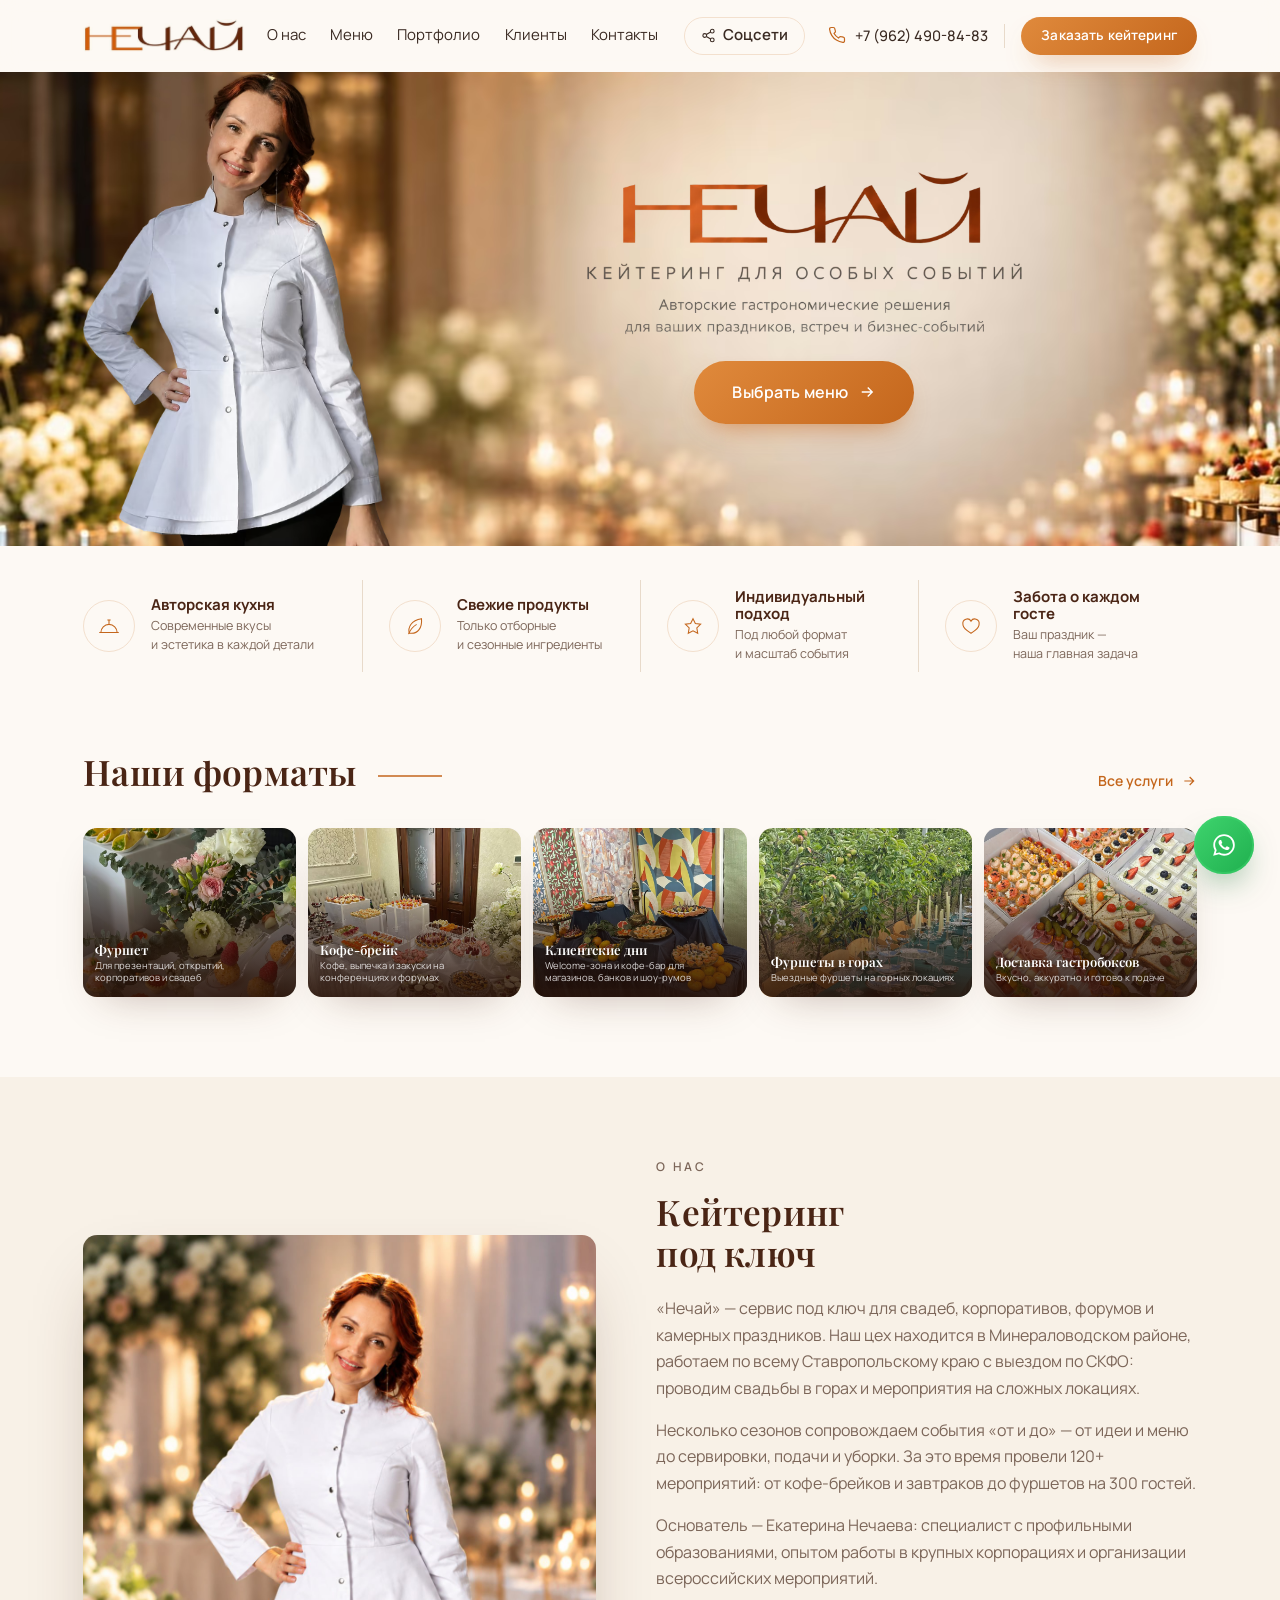
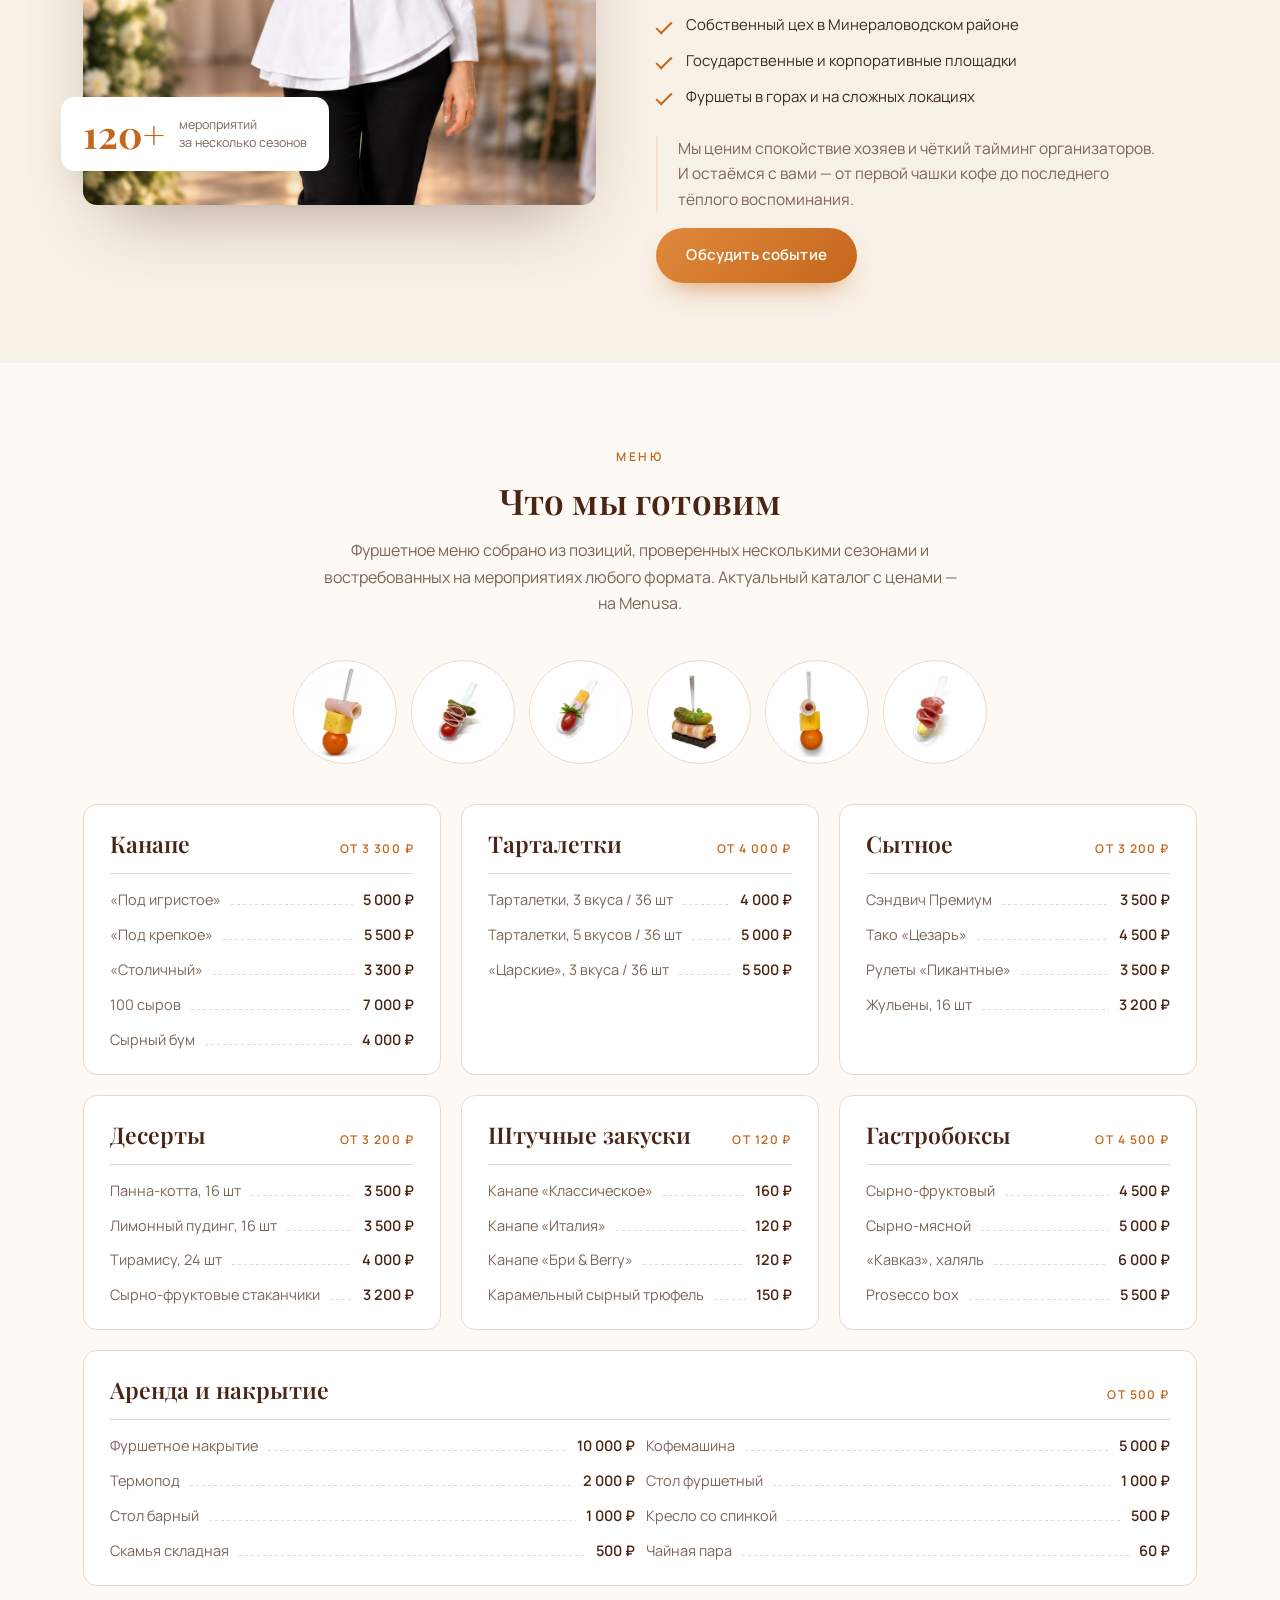
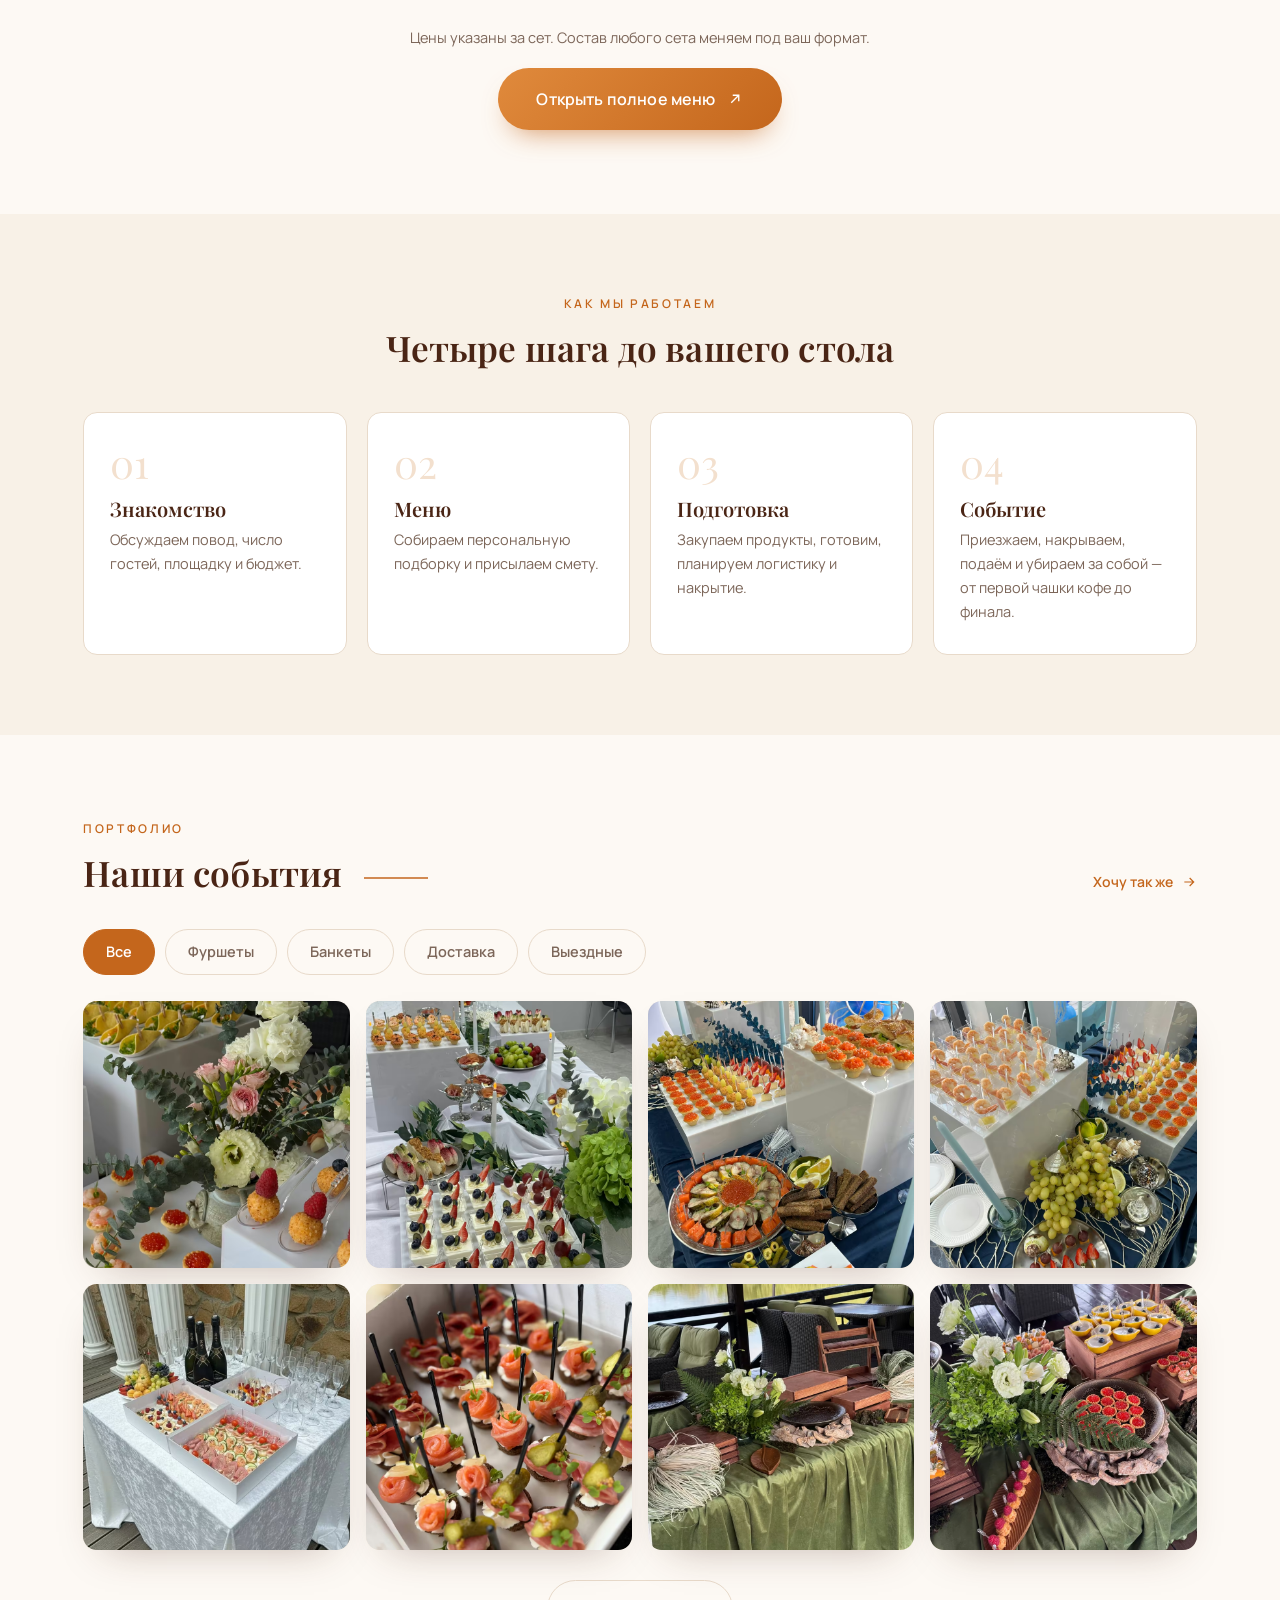
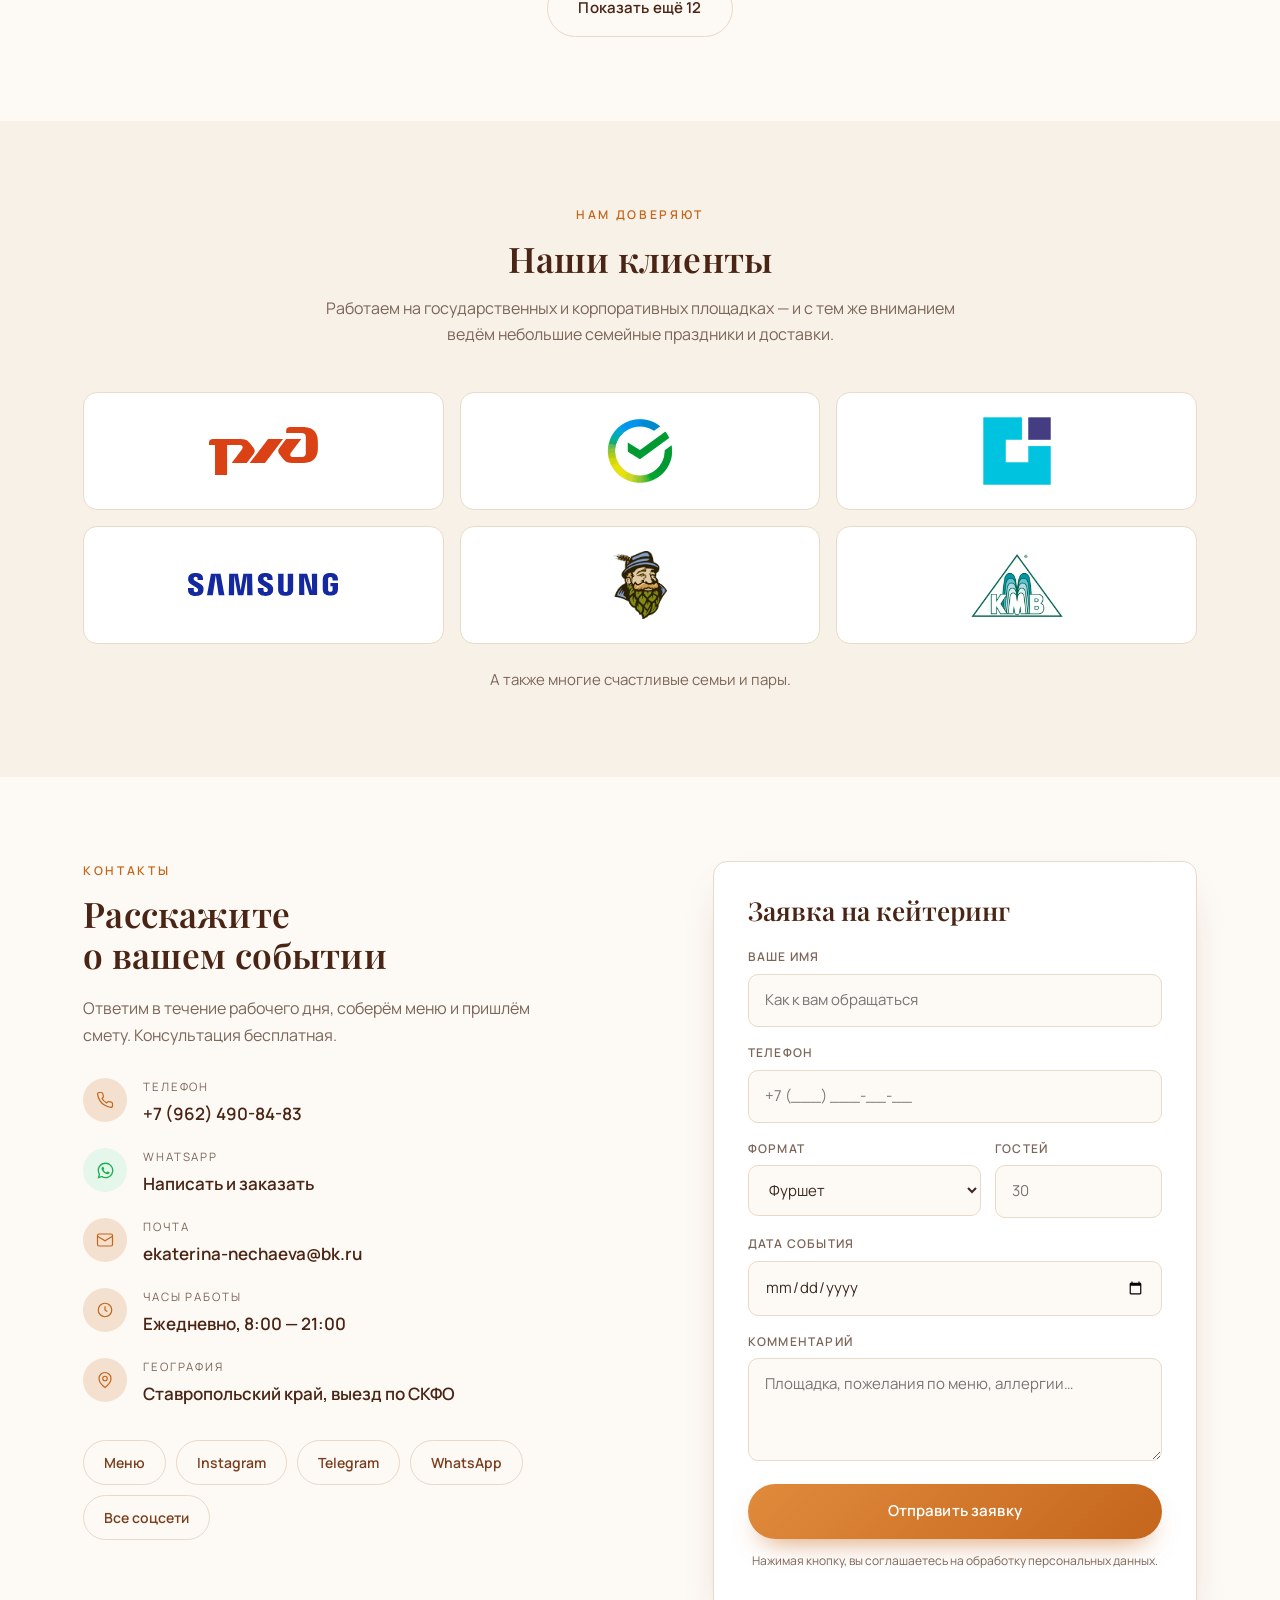
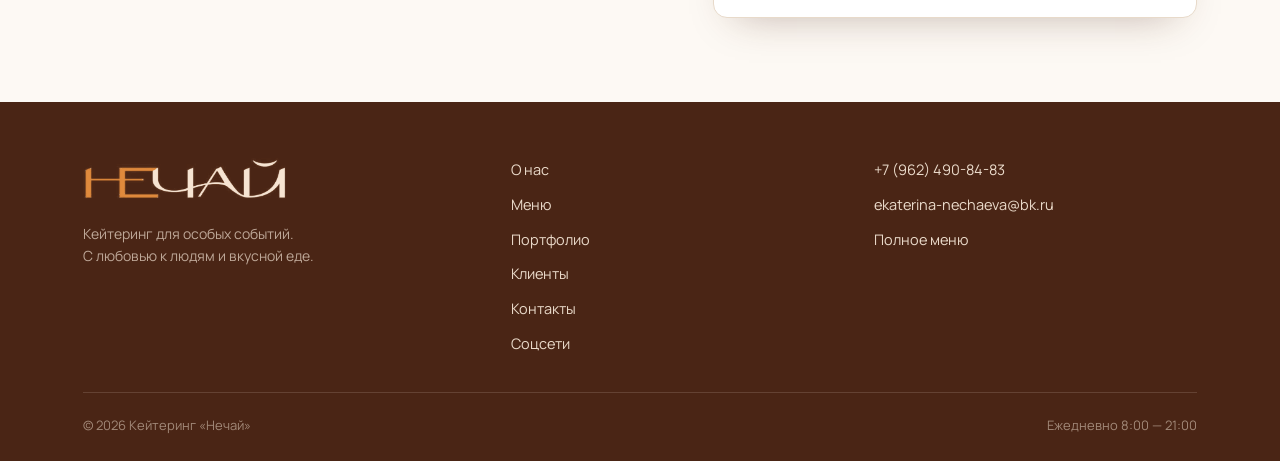
==== index.html @ 16832525 "Первый экран собран из готовых слоёв заказчика Фон, вырезка Екатерины и блок с логотипом пришли отде" ====
<!DOCTYPE html>
<html lang="ru">
<head>
<meta charset="UTF-8">
<meta name="viewport" content="width=device-width, initial-scale=1">
<title>НЕЧАЙ — кейтеринг в Минеральных Водах и по Ставропольскому краю</title>
<meta name="description" content="Кейтеринг «Нечай»: фуршеты, кофе-брейки, банкеты и гастробоксы в Минеральных Водах и по Ставропольскому краю. Собственный цех, выезд по СКФО, работаем ежедневно с 8:00 до 21:00.">
<link rel="canonical" href="https://nechay.online/">
<meta name="theme-color" content="#FDF9F4">

<!-- карточка для мессенджеров и соцсетей -->
<meta property="og:type" content="website">
<meta property="og:locale" content="ru_RU">
<meta property="og:site_name" content="Кейтеринг «Нечай»">
<meta property="og:url" content="https://nechay.online/">
<meta property="og:title" content="НЕЧАЙ — кейтеринг в Минеральных Водах и по Ставропольскому краю">
<meta property="og:description" content="Кейтеринг «Нечай» — фуршеты, кофе-брейки, гастробоксы и выездные мероприятия. Собственный цех в Минераловодском районе, работаем по Ставропольскому краю и СКФО.">
<meta property="og:image" content="https://nechay.online/assets/img/og-cover.jpg">
<meta property="og:image:type" content="image/jpeg">
<meta property="og:image:width" content="1200">
<meta property="og:image:height" content="630">
<meta property="og:image:alt" content="Кейтеринг «Нечай» — фуршетный стол">
<meta name="twitter:card" content="summary_large_image">
<meta name="twitter:title" content="НЕЧАЙ — кейтеринг в Минеральных Водах и по Ставропольскому краю">
<meta name="twitter:description" content="Кейтеринг «Нечай» — фуршеты, кофе-брейки, гастробоксы и выездные мероприятия. Собственный цех в Минераловодском районе, работаем по Ставропольскому краю и СКФО.">
<meta name="twitter:image" content="https://nechay.online/assets/img/og-cover.jpg">

<link rel="icon" href="assets/img/favicon.png" type="image/png">
<link rel="preconnect" href="https://fonts.googleapis.com">
<link rel="preconnect" href="https://fonts.gstatic.com" crossorigin>
<link href="https://fonts.googleapis.com/css2?family=Playfair+Display:wght@400;500;600;700&family=Manrope:wght@300;400;500;600;700&family=Marck+Script&display=swap" rel="stylesheet">
<link rel="stylesheet" href="css/style.css?v=18">
<script type="application/ld+json">
{
  "@context": "https://schema.org",
  "@type": "LocalBusiness",
  "@id": "https://nechay.online/#business",
  "name": "Кейтеринг «Нечай»",
  "alternateName": "НЕЧАЙ",
  "url": "https://nechay.online/",
  "logo": "https://nechay.online/assets/img/logo.png",
  "image": "https://nechay.online/assets/img/og-cover.jpg",
  "description": "Кейтеринг полного цикла: фуршеты, кофе-брейки, банкеты, гастробоксы и выездные мероприятия. Собственный цех в Минераловодском районе.",
  "telephone": "+7-962-490-84-83",
  "email": "ekaterina-nechaeva@bk.ru",
  "priceRange": "от 3 200 ₽",
  "currenciesAccepted": "RUB",
  "address": {
    "@type": "PostalAddress",
    "addressCountry": "RU",
    "addressRegion": "Ставропольский край",
    "addressLocality": "Минераловодский район"
  },
  "areaServed": [
    {
      "@type": "AdministrativeArea",
      "name": "Ставропольский край"
    },
    {
      "@type": "AdministrativeArea",
      "name": "Северо-Кавказский федеральный округ"
    }
  ],
  "openingHoursSpecification": [
    {
      "@type": "OpeningHoursSpecification",
      "dayOfWeek": [
        "Monday",
        "Tuesday",
        "Wednesday",
        "Thursday",
        "Friday",
        "Saturday",
        "Sunday"
      ],
      "opens": "08:00",
      "closes": "21:00"
    }
  ],
  "founder": {
    "@type": "Person",
    "name": "Екатерина Нечаева"
  },
  "hasMenu": "https://menusa.app/11ef7fbb8e6bce53bec017064314d17f",
  "sameAs": [
    "https://www.instagram.com/nechai.catering",
    "https://www.instagram.com/kety_nechaeva",
    "https://t.me/VkusLifeNechaeva"
  ],
  "makesOffer": [
    {
      "@type": "Offer",
      "itemOffered": {
        "@type": "Service",
        "name": "Фуршет",
        "description": "Для презентаций, открытий, корпоративов и свадеб"
      }
    },
    {
      "@type": "Offer",
      "itemOffered": {
        "@type": "Service",
        "name": "Кофе-брейк",
        "description": "Кофе, выпечка и закуски на конференциях и форумах"
      }
    },
    {
      "@type": "Offer",
      "itemOffered": {
        "@type": "Service",
        "name": "Клиентские дни",
        "description": "Welcome-зона и кофе-бар для магазинов, банков и шоу-румов"
      }
    },
    {
      "@type": "Offer",
      "itemOffered": {
        "@type": "Service",
        "name": "Фуршеты в горах",
        "description": "Выездные фуршеты на горных локациях"
      }
    },
    {
      "@type": "Offer",
      "itemOffered": {
        "@type": "Service",
        "name": "Доставка гастробоксов",
        "description": "Вкусно, аккуратно и готово к подаче"
      }
    }
  ]
}
</script>
</head>
<body>

<!-- ============ HEADER ============ -->
<header class="header" id="header">
  <div class="container header__inner">
    <a href="#hero" class="logo" aria-label="Нечай — на главную">
      <img src="assets/img/logo.png" alt="НЕЧАЙ" class="logo__img" data-fallback="logo">
      <span class="logo__text" hidden><span>НЕ</span><span>ЧАЙ</span></span>
    </a>

    <nav class="nav" id="nav">
      <a href="#about">О нас</a>
      <a href="#menu">Меню</a>
      <a href="#portfolio">Портфолио</a>
      <a href="#clients">Клиенты</a>
      <a href="#contacts">Контакты</a>
      <a href="social.html" class="nav__btn">
        <svg viewBox="0 0 24 24" width="15" height="15" fill="none" stroke="currentColor" stroke-width="1.7"><circle cx="18" cy="5" r="3"/><circle cx="6" cy="12" r="3"/><circle cx="18" cy="19" r="3"/><path d="m8.6 13.5 6.8 4M15.4 6.5l-6.8 4"/></svg>
        Соцсети
      </a>
    </nav>

    <div class="header__actions">
      <a href="tel:+79624908483" class="header__phone">
        <svg viewBox="0 0 24 24" width="18" height="18" fill="none" stroke="currentColor" stroke-width="1.6"><path d="M22 16.9v3a2 2 0 0 1-2.2 2 19.8 19.8 0 0 1-8.6-3.1 19.5 19.5 0 0 1-6-6A19.8 19.8 0 0 1 2.1 4.2 2 2 0 0 1 4.1 2h3a2 2 0 0 1 2 1.7c.1 1 .4 1.9.7 2.8a2 2 0 0 1-.5 2.1L8.1 9.9a16 16 0 0 0 6 6l1.3-1.3a2 2 0 0 1 2.1-.4c.9.3 1.8.6 2.8.7a2 2 0 0 1 1.7 2z"/></svg>
        <span>+7 (962) 490-84-83</span>
      </a>
      <span class="header__divider"></span>
      <a href="#contacts" class="btn btn--primary btn--sm">Заказать кейтеринг</a>
    </div>

    <button class="burger" id="burger" aria-label="Меню" aria-expanded="false"><span></span><span></span><span></span></button>
  </div>
</header>

<!-- ============ HERO ============ -->
<!-- Собран из отдельных слоёв: фон, фигура и текстовый блок приходят
     готовыми картинками, кнопка — настоящая. -->
<section class="hero" id="hero">
  <h1 class="visually-hidden">НЕЧАЙ — кейтеринг для особых событий</h1>

  <div class="hero__scene" aria-hidden="true">
    <picture>
        <source srcset="assets/img/hero-scene.avif" type="image/avif">
        <img src="assets/img/hero-scene.webp" alt="">
      </picture>
  </div>

  <div class="container hero__inner">
    <div class="hero__figure">
      <picture>
        <source srcset="assets/img/hero-figure.avif" type="image/avif">
        <img src="assets/img/hero-figure.webp" alt="Екатерина Нечаева, основатель кейтеринга «Нечай»">
      </picture>
    </div>

    <div class="hero__content">
      <div class="hero__title">
        <picture>
        <source srcset="assets/img/hero-title.avif" type="image/avif">
        <img src="assets/img/hero-title.webp" alt="НЕЧАЙ — кейтеринг для особых событий">
      </picture>
      </div>

      <div class="hero__lead-img">
        <picture>
        <source srcset="assets/img/hero-lead.avif" type="image/avif">
        <img src="assets/img/hero-lead.webp" alt="Авторские гастрономические решения для ваших праздников, встреч и бизнес-событий">
      </picture>
      </div>
      <p class="hero__lead-text">Авторские гастрономические решения для ваших праздников, встреч и бизнес-событий</p>

      <a href="#menu" class="btn btn--primary btn--lg hero__cta">Выбрать меню
        <svg viewBox="0 0 24 24" width="18" height="18" fill="none" stroke="currentColor" stroke-width="1.8"><path d="M5 12h14M13 6l6 6-6 6"/></svg>
      </a>
    </div>
  </div>
</section>

<!-- ============ FEATURES ============ -->
<section class="features">
  <div class="container features__grid">
    <article class="feature">
      <span class="feature__icon">
        <svg viewBox="0 0 32 32" fill="none" stroke="currentColor" stroke-width="1.3"><path d="M4 24h24M6 24a10 10 0 0 1 20 0M16 14V9M14 8.5h4"/></svg>
      </span>
      <div>
        <h3>Авторская кухня</h3>
        <p>Современные вкусы<br>и эстетика в каждой детали</p>
      </div>
    </article>
    <article class="feature">
      <span class="feature__icon">
        <svg viewBox="0 0 32 32" fill="none" stroke="currentColor" stroke-width="1.3"><path d="M9 25C7 18 11 9 24 7c1 12-5 18-12 18Z"/><path d="M8 26c2-5 5-9 10-12"/></svg>
      </span>
      <div>
        <h3>Свежие продукты</h3>
        <p>Только отборные<br>и сезонные ингредиенты</p>
      </div>
    </article>
    <article class="feature">
      <span class="feature__icon">
        <svg viewBox="0 0 32 32" fill="none" stroke="currentColor" stroke-width="1.3"><path d="m16 7 2.9 5.9 6.5.9-4.7 4.6 1.1 6.5-5.8-3-5.8 3 1.1-6.5-4.7-4.6 6.5-.9L16 7Z"/></svg>
      </span>
      <div>
        <h3>Индивидуальный подход</h3>
        <p>Под любой формат<br>и масштаб события</p>
      </div>
    </article>
    <article class="feature">
      <span class="feature__icon">
        <svg viewBox="0 0 32 32" fill="none" stroke="currentColor" stroke-width="1.3"><path d="M16 25S6 19.5 6 13.4A5.4 5.4 0 0 1 16 10a5.4 5.4 0 0 1 10 3.4C26 19.5 16 25 16 25Z"/></svg>
      </span>
      <div>
        <h3>Забота о каждом госте</h3>
        <p>Ваш праздник —<br>наша главная задача</p>
      </div>
    </article>
  </div>
</section>

<!-- ============ FORMATS ============ -->
<section class="formats" id="formats">
  <div class="container">
    <div class="section-head">
      <h2 class="section-title">Наши форматы</h2>
      <a href="#menu" class="section-link">Все услуги
        <svg viewBox="0 0 24 24" width="16" height="16" fill="none" stroke="currentColor" stroke-width="1.8"><path d="M5 12h14M13 6l6 6-6 6"/></svg>
      </a>
    </div>

    <div class="formats__grid">
      <a href="#menu" class="format-card">
        <picture><source srcset="assets/img/format-1.avif" type="image/avif"><img src="assets/img/format-1.webp" alt="Фуршет" loading="lazy"></picture>
        <div class="format-card__body"><h3>Фуршет</h3><p>Для презентаций, открытий, корпоративов и свадеб</p></div>
        <span class="format-card__go" aria-hidden="true"><svg viewBox="0 0 24 24" fill="none" stroke="currentColor" stroke-width="1.8"><path d="M5 12h14M13 6l6 6-6 6"/></svg></span>
      </a>
      <a href="#menu" class="format-card">
        <picture><source srcset="assets/img/format-2.avif" type="image/avif"><img src="assets/img/format-2.webp" alt="Банкетный стол" loading="lazy"></picture>
        <div class="format-card__body"><h3>Кофе-брейк</h3><p>Кофе, выпечка и закуски на конференциях и форумах</p></div>
        <span class="format-card__go" aria-hidden="true"><svg viewBox="0 0 24 24" fill="none" stroke="currentColor" stroke-width="1.8"><path d="M5 12h14M13 6l6 6-6 6"/></svg></span>
      </a>
      <a href="#menu" class="format-card">
        <picture><source srcset="assets/img/format-3.avif" type="image/avif"><img src="assets/img/format-3.webp" alt="Клиентские дни" loading="lazy"></picture>
        <div class="format-card__body"><h3>Клиентские дни</h3><p>Welcome-зона и кофе-бар для магазинов, банков и шоу-румов</p></div>
        <span class="format-card__go" aria-hidden="true"><svg viewBox="0 0 24 24" fill="none" stroke="currentColor" stroke-width="1.8"><path d="M5 12h14M13 6l6 6-6 6"/></svg></span>
      </a>
      <a href="#menu" class="format-card">
        <picture><source srcset="assets/img/format-4.avif" type="image/avif"><img src="assets/img/format-4.webp" alt="Фуршеты в горах" loading="lazy"></picture>
        <div class="format-card__body"><h3>Фуршеты в горах</h3><p>Выездные фуршеты на горных локациях</p></div>
        <span class="format-card__go" aria-hidden="true"><svg viewBox="0 0 24 24" fill="none" stroke="currentColor" stroke-width="1.8"><path d="M5 12h14M13 6l6 6-6 6"/></svg></span>
      </a>
      <a href="#menu" class="format-card">
        <picture><source srcset="assets/img/format-5.avif" type="image/avif"><img src="assets/img/format-5.webp" alt="Доставка гастробоксов" loading="lazy"></picture>
        <div class="format-card__body"><h3>Доставка гастробоксов</h3><p>Вкусно, аккуратно и готово к подаче</p></div>
        <span class="format-card__go" aria-hidden="true"><svg viewBox="0 0 24 24" fill="none" stroke="currentColor" stroke-width="1.8"><path d="M5 12h14M13 6l6 6-6 6"/></svg></span>
      </a>
    </div>

    <div class="formats__dots" id="formatsDots" aria-hidden="true"></div>
  </div>
</section>

<!-- ============ ABOUT ============ -->
<section class="about" id="about">
  <div class="container about__inner">
    <div class="about__media">
      <img src="assets/img/about.jpg" alt="Кейтеринг Нечай" data-fallback="photo">
      <div class="about__badge"><strong>120+</strong><span>мероприятий<br>за несколько сезонов</span></div>
    </div>
    <div class="about__text">
      <p class="eyebrow">О нас</p>
      <h2 class="section-title">Кейтеринг<br>под ключ</h2>
      <p>«Нечай» — сервис под ключ для свадеб, корпоративов, форумов и камерных праздников. Наш цех находится в Минераловодском районе, работаем по всему Ставропольскому краю с выездом по СКФО: проводим свадьбы в горах и мероприятия на сложных локациях.</p>
      <p>Несколько сезонов сопровождаем события «от и до» — от идеи и меню до сервировки, подачи и уборки. За это время провели 120+ мероприятий: от кофе-брейков и завтраков до фуршетов на 300 гостей.</p>
      <p>Основатель — Екатерина Нечаева: специалист с профильными образованиями, опытом работы в крупных корпорациях и организации всероссийских мероприятий.</p>
      <ul class="about__list">
        <li>Собственный цех в Минераловодском районе</li>
        <li>Государственные и корпоративные площадки</li>
        <li>Фуршеты в горах и на сложных локациях</li>
      </ul>
      <p class="about__quote">Мы ценим спокойствие хозяев и чёткий тайминг организаторов. И остаёмся с вами — от первой чашки кофе до последнего тёплого воспоминания.</p>
      <a href="#contacts" class="btn btn--primary">Обсудить событие</a>
    </div>
  </div>
</section>

<!-- ============ MENU ============ -->
<section class="menu" id="menu">
  <div class="container">
    <div class="section-head section-head--center">
      <p class="eyebrow">Меню</p>
      <h2 class="section-title">Что мы готовим</h2>
      <p class="section-sub">Фуршетное меню собрано из позиций, проверенных несколькими сезонами и востребованных на мероприятиях любого формата. Актуальный каталог с ценами — на Menusa.</p>
    </div>

    <ul class="menu__canape" aria-label="Штучные закуски">
      <li><picture><source srcset="assets/img/canape/1.avif" type="image/avif"><img src="assets/img/canape/1.webp" alt="Штучная закуска" loading="lazy"></picture></li>
      <li><picture><source srcset="assets/img/canape/2.avif" type="image/avif"><img src="assets/img/canape/2.webp" alt="Штучная закуска" loading="lazy"></picture></li>
      <li><picture><source srcset="assets/img/canape/3.avif" type="image/avif"><img src="assets/img/canape/3.webp" alt="Штучная закуска" loading="lazy"></picture></li>
      <li><picture><source srcset="assets/img/canape/4.avif" type="image/avif"><img src="assets/img/canape/4.webp" alt="Штучная закуска" loading="lazy"></picture></li>
      <li><picture><source srcset="assets/img/canape/5.avif" type="image/avif"><img src="assets/img/canape/5.webp" alt="Штучная закуска" loading="lazy"></picture></li>
      <li><picture><source srcset="assets/img/canape/6.avif" type="image/avif"><img src="assets/img/canape/6.webp" alt="Штучная закуска" loading="lazy"></picture></li>
    </ul>

    <div class="menu__grid">
      <article class="menu-card">
        <header><h3>Канапе</h3><span>от 3 300 ₽</span></header>
        <ul>
          <li><span>«Под игристое»</span><b>5 000 ₽</b></li>
          <li><span>«Под крепкое»</span><b>5 500 ₽</b></li>
          <li><span>«Столичный»</span><b>3 300 ₽</b></li>
          <li><span>100 сыров</span><b>7 000 ₽</b></li>
          <li><span>Сырный бум</span><b>4 000 ₽</b></li>
        </ul>
      </article>

      <article class="menu-card">
        <header><h3>Тарталетки</h3><span>от 4 000 ₽</span></header>
        <ul>
          <li><span>Тарталетки, 3 вкуса / 36 шт</span><b>4 000 ₽</b></li>
          <li><span>Тарталетки, 5 вкусов / 36 шт</span><b>5 000 ₽</b></li>
          <li><span>«Царские», 3 вкуса / 36 шт</span><b>5 500 ₽</b></li>
        </ul>
      </article>

      <article class="menu-card">
        <header><h3>Сытное</h3><span>от 3 200 ₽</span></header>
        <ul>
          <li><span>Сэндвич Премиум</span><b>3 500 ₽</b></li>
          <li><span>Тако «Цезарь»</span><b>4 500 ₽</b></li>
          <li><span>Рулеты «Пикантные»</span><b>3 500 ₽</b></li>
          <li><span>Жульены, 16 шт</span><b>3 200 ₽</b></li>
        </ul>
      </article>

      <article class="menu-card">
        <header><h3>Десерты</h3><span>от 3 200 ₽</span></header>
        <ul>
          <li><span>Панна-котта, 16 шт</span><b>3 500 ₽</b></li>
          <li><span>Лимонный пудинг, 16 шт</span><b>3 500 ₽</b></li>
          <li><span>Тирамису, 24 шт</span><b>4 000 ₽</b></li>
          <li><span>Сырно-фруктовые стаканчики</span><b>3 200 ₽</b></li>
        </ul>
      </article>

      <article class="menu-card">
        <header><h3>Штучные закуски</h3><span>от 120 ₽</span></header>
        <ul>
          <li><span>Канапе «Классическое»</span><b>160 ₽</b></li>
          <li><span>Канапе «Италия»</span><b>120 ₽</b></li>
          <li><span>Канапе «Бри &amp; Berry»</span><b>120 ₽</b></li>
          <li><span>Карамельный сырный трюфель</span><b>150 ₽</b></li>
        </ul>
      </article>

      <article class="menu-card">
        <header><h3>Гастробоксы</h3><span>от 4 500 ₽</span></header>
        <ul>
          <li><span>Сырно-фруктовый</span><b>4 500 ₽</b></li>
          <li><span>Сырно-мясной</span><b>5 000 ₽</b></li>
          <li><span>«Кавказ», халяль</span><b>6 000 ₽</b></li>
          <li><span>Prosecco box</span><b>5 500 ₽</b></li>
        </ul>
      </article>

      <article class="menu-card menu-card--wide">
        <header><h3>Аренда и накрытие</h3><span>от 500 ₽</span></header>
        <ul class="menu-card__cols">
          <li><span>Фуршетное накрытие</span><b>10 000 ₽</b></li>
          <li><span>Кофемашина</span><b>5 000 ₽</b></li>
          <li><span>Термопод</span><b>2 000 ₽</b></li>
          <li><span>Стол фуршетный</span><b>1 000 ₽</b></li>
          <li><span>Стол барный</span><b>1 000 ₽</b></li>
          <li><span>Кресло со спинкой</span><b>500 ₽</b></li>
          <li><span>Скамья складная</span><b>500 ₽</b></li>
          <li><span>Чайная пара</span><b>60 ₽</b></li>
        </ul>
      </article>
    </div>

    <div class="menu__cta">
      <p>Цены указаны за сет. Состав любого сета меняем под ваш формат.</p>
      <a href="https://menusa.app/11ef7fbb8e6bce53bec017064314d17f" target="_blank" rel="noopener" class="btn btn--primary btn--lg">
        Открыть полное меню
        <svg viewBox="0 0 24 24" width="18" height="18" fill="none" stroke="currentColor" stroke-width="1.8"><path d="M7 17 17 7M9 7h8v8"/></svg>
      </a>
    </div>
  </div>
</section>

<!-- ============ STEPS ============ -->
<section class="steps">
  <div class="container">
    <div class="section-head section-head--center">
      <p class="eyebrow">Как мы работаем</p>
      <h2 class="section-title">Четыре шага до вашего стола</h2>
    </div>
    <div class="steps__grid">
      <article class="step"><span class="step__num">01</span><h3>Знакомство</h3><p>Обсуждаем повод, число гостей, площадку и бюджет.</p></article>
      <article class="step"><span class="step__num">02</span><h3>Меню</h3><p>Собираем персональную подборку и присылаем смету.</p></article>
      <article class="step"><span class="step__num">03</span><h3>Подготовка</h3><p>Закупаем продукты, готовим, планируем логистику и накрытие.</p></article>
      <article class="step"><span class="step__num">04</span><h3>Событие</h3><p>Приезжаем, накрываем, подаём и убираем за собой — от первой чашки кофе до финала.</p></article>
    </div>
  </div>
</section>

<!-- ============ PORTFOLIO ============ -->
<section class="portfolio" id="portfolio">
  <div class="container">
    <div class="section-head">
      <div>
        <p class="eyebrow">Портфолио</p>
        <h2 class="section-title">Наши события</h2>
      </div>
      <a href="#contacts" class="section-link">Хочу так же
        <svg viewBox="0 0 24 24" width="16" height="16" fill="none" stroke="currentColor" stroke-width="1.8"><path d="M5 12h14M13 6l6 6-6 6"/></svg>
      </a>
    </div>

    <div class="portfolio__filter" role="group" aria-label="Фильтр по формату">
      <button type="button" data-filter="all" aria-pressed="true">Все</button>
      <button type="button" data-filter="furshet" aria-pressed="false">Фуршеты</button>
      <button type="button" data-filter="banket" aria-pressed="false">Банкеты</button>
      <button type="button" data-filter="dostavka" aria-pressed="false">Доставка</button>
      <button type="button" data-filter="vyezd" aria-pressed="false">Выездные</button>
    </div>

    <div class="portfolio__grid" id="portfolioGrid">
      <a class="pf" href="assets/img/portfolio/01.webp" data-lightbox data-cat="furshet"><picture><source srcset="assets/img/portfolio/01.avif" type="image/avif"><img src="assets/img/portfolio/01.webp" alt="Фуршет с цветочным декором" loading="lazy"></picture><span class="pf__cap">Фуршет с цветочным декором</span></a>
      <a class="pf" href="assets/img/portfolio/02.webp" data-lightbox data-cat="furshet"><picture><source srcset="assets/img/portfolio/02.avif" type="image/avif"><img src="assets/img/portfolio/02.webp" alt="Ярусный фуршет" loading="lazy"></picture><span class="pf__cap">Ярусный фуршет</span></a>
      <a class="pf" href="assets/img/portfolio/03.webp" data-lightbox data-cat="furshet"><picture><source srcset="assets/img/portfolio/03.avif" type="image/avif"><img src="assets/img/portfolio/03.webp" alt="Фуршет на корпоративе" loading="lazy"></picture><span class="pf__cap">Фуршет на корпоративе</span></a>
      <a class="pf" href="assets/img/portfolio/04.webp" data-lightbox data-cat="furshet"><picture><source srcset="assets/img/portfolio/04.avif" type="image/avif"><img src="assets/img/portfolio/04.webp" alt="Канапе и фрукты" loading="lazy"></picture><span class="pf__cap">Канапе и фрукты</span></a>
      <a class="pf" href="assets/img/portfolio/05.webp" data-lightbox data-cat="furshet"><picture><source srcset="assets/img/portfolio/05.avif" type="image/avif"><img src="assets/img/portfolio/05.webp" alt="Накрытие у колонн" loading="lazy"></picture><span class="pf__cap">Накрытие у колонн</span></a>
      <a class="pf" href="assets/img/portfolio/06.webp" data-lightbox data-cat="furshet"><picture><source srcset="assets/img/portfolio/06.avif" type="image/avif"><img src="assets/img/portfolio/06.webp" alt="Канапе с лососем" loading="lazy"></picture><span class="pf__cap">Канапе с лососем</span></a>
      <a class="pf" href="assets/img/portfolio/07.webp" data-lightbox data-cat="banket"><picture><source srcset="assets/img/portfolio/07.avif" type="image/avif"><img src="assets/img/portfolio/07.webp" alt="Банкетный стол на веранде" loading="lazy"></picture><span class="pf__cap">Банкетный стол на веранде</span></a>
      <a class="pf" href="assets/img/portfolio/08.webp" data-lightbox data-cat="banket"><picture><source srcset="assets/img/portfolio/08.avif" type="image/avif"><img src="assets/img/portfolio/08.webp" alt="Закуски и цветы" loading="lazy"></picture><span class="pf__cap">Закуски и цветы</span></a>
      <a class="pf" href="assets/img/portfolio/09.webp" data-lightbox data-cat="banket"><picture><source srcset="assets/img/portfolio/09.avif" type="image/avif"><img src="assets/img/portfolio/09.webp" alt="Фруктовая подача" loading="lazy"></picture><span class="pf__cap">Фруктовая подача</span></a>
      <a class="pf" href="assets/img/portfolio/10.webp" data-lightbox data-cat="banket"><picture><source srcset="assets/img/portfolio/10.avif" type="image/avif"><img src="assets/img/portfolio/10.webp" alt="Восточный стол" loading="lazy"></picture><span class="pf__cap">Восточный стол</span></a>
      <a class="pf" href="assets/img/portfolio/11.webp" data-lightbox data-cat="banket"><picture><source srcset="assets/img/portfolio/11.avif" type="image/avif"><img src="assets/img/portfolio/11.webp" alt="Тарталетки с икрой" loading="lazy"></picture><span class="pf__cap">Тарталетки с икрой</span></a>
      <a class="pf" href="assets/img/portfolio/12.webp" data-lightbox data-cat="banket"><picture><source srcset="assets/img/portfolio/12.avif" type="image/avif"><img src="assets/img/portfolio/12.webp" alt="Десерты в бокалах" loading="lazy"></picture><span class="pf__cap">Десерты в бокалах</span></a>
      <a class="pf" href="assets/img/portfolio/13.webp" data-lightbox data-cat="dostavka"><picture><source srcset="assets/img/portfolio/13.avif" type="image/avif"><img src="assets/img/portfolio/13.webp" alt="Гастробоксы" loading="lazy"></picture><span class="pf__cap">Гастробоксы</span></a>
      <a class="pf" href="assets/img/portfolio/14.webp" data-lightbox data-cat="dostavka"><picture><source srcset="assets/img/portfolio/14.avif" type="image/avif"><img src="assets/img/portfolio/14.webp" alt="Канапе и сэндвичи в боксах" loading="lazy"></picture><span class="pf__cap">Канапе и сэндвичи в боксах</span></a>
      <a class="pf" href="assets/img/portfolio/15.webp" data-lightbox data-cat="dostavka"><picture><source srcset="assets/img/portfolio/15.avif" type="image/avif"><img src="assets/img/portfolio/15.webp" alt="Сборка гастробокса" loading="lazy"></picture><span class="pf__cap">Сборка гастробокса</span></a>
      <a class="pf" href="assets/img/portfolio/16.webp" data-lightbox data-cat="vyezd"><picture><source srcset="assets/img/portfolio/16.avif" type="image/avif"><img src="assets/img/portfolio/16.webp" alt="Стол в саду" loading="lazy"></picture><span class="pf__cap">Стол в саду</span></a>
      <a class="pf" href="assets/img/portfolio/17.webp" data-lightbox data-cat="vyezd"><picture><source srcset="assets/img/portfolio/17.avif" type="image/avif"><img src="assets/img/portfolio/17.webp" alt="Фуршет среди деревьев" loading="lazy"></picture><span class="pf__cap">Фуршет среди деревьев</span></a>
      <a class="pf" href="assets/img/portfolio/18.webp" data-lightbox data-cat="vyezd"><picture><source srcset="assets/img/portfolio/18.avif" type="image/avif"><img src="assets/img/portfolio/18.webp" alt="Свадебный фуршет на природе" loading="lazy"></picture><span class="pf__cap">Свадебный фуршет на природе</span></a>
      <a class="pf" href="assets/img/portfolio/19.webp" data-lightbox data-cat="vyezd"><picture><source srcset="assets/img/portfolio/19.avif" type="image/avif"><img src="assets/img/portfolio/19.webp" alt="Выездное накрытие" loading="lazy"></picture><span class="pf__cap">Выездное накрытие</span></a>
      <a class="pf" href="assets/img/portfolio/20.webp" data-lightbox data-cat="vyezd"><picture><source srcset="assets/img/portfolio/20.avif" type="image/avif"><img src="assets/img/portfolio/20.webp" alt="Welcome-зона на улице" loading="lazy"></picture><span class="pf__cap">Welcome-зона на улице</span></a>
    </div>

    <div class="portfolio__more">
      <button type="button" id="portfolioMore" class="btn btn--ghost">Показать ещё</button>
    </div>
  </div>
  </div>
</section>

<!-- ============ CLIENTS ============ -->
<section class="clients" id="clients">
  <div class="container">
    <div class="section-head section-head--center">
      <p class="eyebrow">Нам доверяют</p>
      <h2 class="section-title">Наши клиенты</h2>
      <p class="section-sub">Работаем на государственных и корпоративных площадках — и с тем же вниманием ведём небольшие семейные праздники и доставки.</p>
    </div>

    <ul class="clients__grid">
      <li><img class="clients__logo" src="assets/img/clients/rzd.svg" alt="РЖД" loading="lazy"></li>
      <li><img class="clients__logo clients__logo--mark" src="assets/img/clients/sberbank.png" alt="Сбербанк" loading="lazy"></li>
      <li><img class="clients__logo clients__logo--mark" src="assets/img/clients/mspbank.png" alt="МСП Банк" loading="lazy"></li>
      <li><img class="clients__logo clients__logo--wide" src="assets/img/clients/samsung.svg" alt="Samsung" loading="lazy"></li>
      <li><img class="clients__logo clients__logo--mark" src="assets/img/clients/millfauz.png" alt="Милл Фауз" loading="lazy"></li>
      <li><img class="clients__logo clients__logo--mark" src="assets/img/clients/novoterskaya.png" alt="Новотерская целебная" loading="lazy"></li>
    </ul>

    <p class="clients__note">А также многие счастливые семьи и пары.</p>
  </div>
</section>

<!-- ============ CONTACTS ============ -->
<section class="contacts" id="contacts">
  <div class="container contacts__inner">
    <div class="contacts__info">
      <p class="eyebrow">Контакты</p>
      <h2 class="section-title">Расскажите<br>о вашем событии</h2>
      <p class="contacts__lead">Ответим в течение рабочего дня, соберём меню и пришлём смету. Консультация бесплатная.</p>

      <ul class="contacts__list">
        <li>
          <span class="contacts__ico"><svg viewBox="0 0 24 24" width="18" height="18" fill="none" stroke="currentColor" stroke-width="1.6"><path d="M22 16.9v3a2 2 0 0 1-2.2 2 19.8 19.8 0 0 1-8.6-3.1 19.5 19.5 0 0 1-6-6A19.8 19.8 0 0 1 2.1 4.2 2 2 0 0 1 4.1 2h3a2 2 0 0 1 2 1.7c.1 1 .4 1.9.7 2.8a2 2 0 0 1-.5 2.1L8.1 9.9a16 16 0 0 0 6 6l1.3-1.3a2 2 0 0 1 2.1-.4c.9.3 1.8.6 2.8.7a2 2 0 0 1 1.7 2z"/></svg></span>
          <div><span>Телефон</span><a href="tel:+79624908483">+7 (962) 490-84-83</a></div>
        </li>
        <li>
          <span class="contacts__ico contacts__ico--wa"><svg viewBox="0 0 24 24" width="19" height="19" fill="currentColor"><path d="M12.04 2C6.58 2 2.13 6.45 2.13 11.91c0 1.75.46 3.45 1.32 4.95L2 22l5.25-1.38a9.9 9.9 0 0 0 4.79 1.22h.01c5.46 0 9.91-4.45 9.91-9.91 0-2.65-1.03-5.14-2.9-7.01A9.82 9.82 0 0 0 12.04 2Zm0 18.15h-.01a8.2 8.2 0 0 1-4.19-1.15l-.3-.18-3.12.82.83-3.04-.2-.31a8.18 8.18 0 0 1-1.26-4.38c0-4.54 3.7-8.23 8.25-8.23 2.2 0 4.27.86 5.83 2.41a8.18 8.18 0 0 1 2.41 5.83c0 4.54-3.7 8.23-8.24 8.23Zm4.52-6.16c-.25-.12-1.47-.72-1.69-.81-.23-.08-.39-.12-.56.13-.16.24-.64.8-.79.97-.14.16-.29.18-.54.06-.25-.13-1.05-.39-1.99-1.23-.74-.66-1.23-1.47-1.38-1.72-.14-.25-.01-.38.11-.5.11-.11.25-.29.37-.43.13-.15.17-.25.25-.41.08-.17.04-.31-.02-.43-.06-.12-.56-1.34-.76-1.84-.2-.48-.4-.42-.56-.43h-.47c-.17 0-.43.06-.66.31-.22.25-.87.85-.87 2.07s.89 2.4 1.02 2.56c.12.17 1.75 2.67 4.25 3.74.59.26 1.05.41 1.41.52.59.19 1.13.16 1.56.1.48-.07 1.47-.6 1.68-1.18.21-.58.21-1.08.14-1.18-.06-.11-.22-.17-.47-.29Z"/></svg></span>
          <div><span>WhatsApp</span><a href="https://wa.me/79624908483" target="_blank" rel="noopener">Написать и заказать</a></div>
        </li>
        <li>
          <span class="contacts__ico"><svg viewBox="0 0 24 24" width="18" height="18" fill="none" stroke="currentColor" stroke-width="1.6"><rect x="2" y="4" width="20" height="16" rx="2"/><path d="m2 7 10 6 10-6"/></svg></span>
          <div><span>Почта</span><a href="mailto:ekaterina-nechaeva@bk.ru">ekaterina-nechaeva@bk.ru</a></div>
        </li>
        <li>
          <span class="contacts__ico"><svg viewBox="0 0 24 24" width="18" height="18" fill="none" stroke="currentColor" stroke-width="1.6"><circle cx="12" cy="12" r="9"/><path d="M12 7v5l3 2"/></svg></span>
          <div><span>Часы работы</span><b>Ежедневно, 8:00 — 21:00</b></div>
        </li>
        <li>
          <span class="contacts__ico"><svg viewBox="0 0 24 24" width="18" height="18" fill="none" stroke="currentColor" stroke-width="1.6"><path d="M20 10c0 6-8 12-8 12S4 16 4 10a8 8 0 0 1 16 0Z"/><circle cx="12" cy="10" r="3"/></svg></span>
          <div><span>География</span><b>Ставропольский край, выезд по СКФО</b></div>
        </li>
      </ul>

      <div class="contacts__socials">
        <a href="https://menusa.app/11ef7fbb8e6bce53bec017064314d17f" target="_blank" rel="noopener">Меню</a>
        <a href="https://www.instagram.com/nechai.catering" target="_blank" rel="noopener">Instagram</a>
        <a href="https://t.me/VkusLifeNechaeva" target="_blank" rel="noopener">Telegram</a>
        <a href="https://wa.me/79624908483" target="_blank" rel="noopener">WhatsApp</a>
        <a href="social.html">Все соцсети</a>
      </div>
    </div>

    <form class="form" id="orderForm" novalidate>
      <h3 class="form__title">Заявка на кейтеринг</h3>

      <label class="field">
        <span>Ваше имя</span>
        <input type="text" name="name" placeholder="Как к вам обращаться" required>
      </label>

      <label class="field">
        <span>Телефон</span>
        <input type="tel" name="phone" placeholder="+7 (___) ___-__-__" required>
      </label>

      <div class="field-row">
        <label class="field">
          <span>Формат</span>
          <select name="format">
            <option>Фуршет</option>
            <option>Банкет</option>
            <option>Кофе-брейк</option>
            <option>Доставка / гастробоксы</option>
            <option>Свадьба</option>
            <option>Другое</option>
          </select>
        </label>
        <label class="field">
          <span>Гостей</span>
          <input type="number" name="guests" min="1" placeholder="30">
        </label>
      </div>

      <label class="field">
        <span>Дата события</span>
        <input type="date" name="date">
      </label>

      <label class="field">
        <span>Комментарий</span>
        <textarea name="comment" rows="3" placeholder="Площадка, пожелания по меню, аллергии…"></textarea>
      </label>

      <button type="submit" class="btn btn--primary btn--full">Отправить заявку</button>
      <p class="form__note">Нажимая кнопку, вы соглашаетесь на обработку персональных данных.</p>
      <p class="form__status" id="formStatus" role="status"></p>
    </form>
  </div>
</section>

<!-- ============ FOOTER ============ -->
<footer class="footer">
  <div class="container footer__inner">
    <div class="footer__brand">
      <span class="logo logo--footer">
        <img src="assets/img/logo-light.png" alt="НЕЧАЙ" class="logo__img" data-fallback="logo">
        <span class="logo__text" hidden><span>НЕ</span><span>ЧАЙ</span></span>
      </span>
      <p>Кейтеринг для особых событий.<br>С любовью к людям и вкусной еде.</p>
    </div>

    <nav class="footer__nav">
      <a href="#about">О нас</a>
      <a href="#menu">Меню</a>
      <a href="#portfolio">Портфолио</a>
      <a href="#clients">Клиенты</a>
      <a href="#contacts">Контакты</a>
      <a href="social.html">Соцсети</a>
    </nav>

    <div class="footer__contact">
      <a href="tel:+79624908483">+7 (962) 490-84-83</a>
      <a href="mailto:ekaterina-nechaeva@bk.ru">ekaterina-nechaeva@bk.ru</a>
      <a href="https://menusa.app/11ef7fbb8e6bce53bec017064314d17f" target="_blank" rel="noopener">Полное меню</a>
    </div>
  </div>
  <div class="container footer__bottom">
    <span>© <span id="year">2026</span> Кейтеринг «Нечай»</span>
    <span>Ежедневно 8:00 — 21:00</span>
  </div>
</footer>

<!-- lightbox -->
<div class="lightbox" id="lightbox" hidden>
  <button class="lightbox__close" aria-label="Закрыть">&times;</button>
  <button class="lightbox__nav lightbox__nav--prev" aria-label="Назад">&#8249;</button>
  <img src="" alt="">
  <button class="lightbox__nav lightbox__nav--next" aria-label="Вперёд">&#8250;</button>
</div>


<!-- быстрый заказ в WhatsApp -->
<a class="wa-fab" href="https://wa.me/79624908483" target="_blank" rel="noopener"
   aria-label="Написать в WhatsApp">
  <svg viewBox="0 0 24 24" fill="currentColor" aria-hidden="true"><path d="M12.04 2C6.58 2 2.13 6.45 2.13 11.91c0 1.75.46 3.45 1.32 4.95L2 22l5.25-1.38a9.9 9.9 0 0 0 4.79 1.22h.01c5.46 0 9.91-4.45 9.91-9.91 0-2.65-1.03-5.14-2.9-7.01A9.82 9.82 0 0 0 12.04 2Zm0 18.15h-.01a8.2 8.2 0 0 1-4.19-1.15l-.3-.18-3.12.82.83-3.04-.2-.31a8.18 8.18 0 0 1-1.26-4.38c0-4.54 3.7-8.23 8.25-8.23 2.2 0 4.27.86 5.83 2.41a8.18 8.18 0 0 1 2.41 5.83c0 4.54-3.7 8.23-8.24 8.23Zm4.52-6.16c-.25-.12-1.47-.72-1.69-.81-.23-.08-.39-.12-.56.13-.16.24-.64.8-.79.97-.14.16-.29.18-.54.06-.25-.13-1.05-.39-1.99-1.23-.74-.66-1.23-1.47-1.38-1.72-.14-.25-.01-.38.11-.5.11-.11.25-.29.37-.43.13-.15.17-.25.25-.41.08-.17.04-.31-.02-.43-.06-.12-.56-1.34-.76-1.84-.2-.48-.4-.42-.56-.43h-.47c-.17 0-.43.06-.66.31-.22.25-.87.85-.87 2.07s.89 2.4 1.02 2.56c.12.17 1.75 2.67 4.25 3.74.59.26 1.05.41 1.41.52.59.19 1.13.16 1.56.1.48-.07 1.47-.6 1.68-1.18.21-.58.21-1.08.14-1.18-.06-.11-.22-.17-.47-.29Z"/></svg>
  <span>Заказать в WhatsApp</span>
</a>

<script src="js/main.js?v=18"></script>
<noscript><div><img src="https://mc.yandex.ru/watch/112389037" style="position:absolute;left:-9999px" alt=""></div></noscript>
</body>
</html>
---- css/style.css ----
/* ============================================================
   НЕЧАЙ — кейтеринг. Основные стили
   ============================================================ */

:root{
  --cream:        #FDF9F4;
  --cream-2:      #F8F1E7;
  --cream-3:      #F2E7D8;
  --orange:       #C4661C;
  --orange-light: #E08A3C;
  --orange-soft:  #F3E0CE;
  --brown:        #7A3E1E;
  --brown-dark:   #4A2515;
  --ink:          #3A2A22;
  --ink-soft:     #7C6659;
  --line:         #E8DACA;
  --white:        #FFFFFF;

  --font-display: 'Playfair Display', 'Times New Roman', serif;
  --font-body:    'Manrope', -apple-system, 'Segoe UI', Roboto, sans-serif;
  --font-script:  'Marck Script', 'Playfair Display', cursive;

  --radius:   14px;
  --radius-s: 10px;
  --shadow:   0 18px 40px -22px rgba(74, 37, 21, .35);
  --shadow-lg:0 30px 70px -30px rgba(74, 37, 21, .45);
  --header-h: 72px;
  --ease: cubic-bezier(.22,.61,.36,1);
}

*,*::before,*::after{ box-sizing:border-box; }

html{ scroll-behavior:smooth; scroll-padding-top: calc(var(--header-h) + 12px); }

body{
  margin:0;
  font-family:var(--font-body);
  font-size:16px;
  line-height:1.65;
  color:var(--ink);
  background:var(--cream);
  -webkit-font-smoothing:antialiased;
}

img{ max-width:100%; display:block; }
[hidden]{ display:none !important; }
a{ color:inherit; text-decoration:none; }
ul{ margin:0; padding:0; list-style:none; }
h1,h2,h3,h4{ margin:0; font-family:var(--font-display); font-weight:600; line-height:1.15; }
p{ margin:0; }
button{ font:inherit; }

.container{ width:min(1660px, 87%, 100% - 40px); margin-inline:auto; }

/* ---------- shared bits ---------- */
.eyebrow{
  font-size:12px; letter-spacing:.22em; text-transform:uppercase;
  color:var(--orange); font-weight:600; margin-bottom:14px;
}

.section-title{
  font-size:clamp(31px, 2.75vw, 52px);
  color:var(--brown-dark);
  letter-spacing:.005em;
}

.section-head{
  display:flex; align-items:flex-end; justify-content:space-between;
  gap:24px; margin-bottom:36px;
}
.section-head .section-title{ position:relative; }
.section-head:not(.section-head--center) > div > .section-title::after,
.section-head:not(.section-head--center) > .section-title::after{
  content:""; position:absolute; bottom:.42em; left:calc(100% + 22px);
  width:64px; height:2px; background:var(--orange); opacity:.75;
}
.section-head--center{
  flex-direction:column; align-items:center; text-align:center; gap:0;
  margin-bottom:44px;
}
.section-head--center .section-title::after{ display:none; }
.section-sub{ max-width:640px; margin-top:16px; color:var(--ink-soft); }

.section-link{
  display:inline-flex; align-items:center; gap:8px; white-space:nowrap;
  color:var(--orange); font-weight:600; font-size:14px;
  transition:gap .25s var(--ease);
}
.section-link:hover{ gap:14px; }

/* ---------- buttons ---------- */
.btn{
  display:inline-flex; align-items:center; justify-content:center; gap:10px;
  padding:15px 30px; border:0; border-radius:999px; cursor:pointer;
  font-family:var(--font-body); font-size:15px; font-weight:600; letter-spacing:.01em;
  transition:transform .25s var(--ease), box-shadow .25s var(--ease), background .25s var(--ease);
}
.btn--primary{
  background:linear-gradient(135deg, var(--orange-light), var(--orange));
  color:#fff; box-shadow:0 14px 28px -14px rgba(196,102,28,.75);
}
.btn--primary:hover{ transform:translateY(-2px); box-shadow:0 20px 34px -14px rgba(196,102,28,.85); }
.btn--sm{ height:38px; padding:0 20px; font-size:13.5px; white-space:nowrap; }
.btn--lg{ padding:18px 38px; font-size:16px; }
.btn--full{ width:100%; }
.btn svg{ flex:none; }

/* ---------- logo ---------- */
.logo{ display:inline-flex; align-items:center; }
.logo__img{ height:33px; width:auto; object-fit:contain; }
.logo__text{
  font-family:var(--font-display); font-weight:700; font-size:26px;
  letter-spacing:.06em; line-height:1;
}
.logo__text span:first-child{ color:var(--orange); }
.logo__text span:last-child{ color:var(--brown); }
.logo--footer .logo__img{ height:42px; }

/* ============================================================
   HEADER
   ============================================================ */
.header{
  position:fixed; inset:0 0 auto 0; z-index:100;
  height:var(--header-h);
  background:rgba(253,249,244,.92);
  backdrop-filter:blur(12px);
  border-bottom:1px solid transparent;
  transition:box-shadow .3s var(--ease), border-color .3s var(--ease);
}
.header.is-scrolled{ border-color:var(--line); box-shadow:0 8px 26px -20px rgba(74,37,21,.5); }
.header__inner{ height:100%; display:flex; align-items:center; gap:22px; }

.nav{ display:flex; align-items:center; gap:clamp(16px, 1.9vw, 30px); margin-inline:auto; }
.nav a{
  position:relative; font-size:15px; color:var(--ink); white-space:nowrap;
  padding-block:6px; transition:color .2s var(--ease);
}
.nav a::after{
  content:""; position:absolute; left:0; right:100%; bottom:0; height:1.5px;
  background:var(--orange); transition:right .3s var(--ease);
}
.nav a:hover{ color:var(--orange); }
.nav a:hover::after{ right:0; }

.header__actions{ display:flex; align-items:center; gap:16px; }
.header__phone{
  display:inline-flex; align-items:center; gap:9px; white-space:nowrap;
  font-size:14.5px; font-weight:500; color:var(--ink);
  transition:color .2s var(--ease);
}
.header__phone svg{ color:var(--orange); }
.header__phone:hover{ color:var(--orange); }
.header__divider{ width:1px; height:24px; background:var(--line); }

.burger{
  display:none; width:42px; height:42px; border:0; background:transparent;
  cursor:pointer; padding:10px; flex-direction:column; justify-content:space-between;
}
.burger span{ display:block; height:2px; background:var(--brown); border-radius:2px; transition:.3s var(--ease); }
.burger.is-open span:nth-child(1){ transform:translateY(9px) rotate(45deg); }
.burger.is-open span:nth-child(2){ opacity:0; }
.burger.is-open span:nth-child(3){ transform:translateY(-9px) rotate(-45deg); }

/* ============================================================
   HERO
   Собран из слоёв: фон, фигура и текстовый блок — отдельные
   картинки, кнопка настоящая. Так надписи не растягиваются
   вместе с фоном и остаются чёткими на любом мониторе.
   ============================================================ */
.visually-hidden{
  position:absolute; width:1px; height:1px; margin:-1px; padding:0;
  overflow:hidden; clip:rect(0 0 0 0); white-space:nowrap; border:0;
}

.hero{
  position:relative; margin-top:var(--header-h);
  background:var(--cream-2); overflow:hidden;
}

.hero__scene{ position:absolute; inset:0; z-index:0; }
.hero__scene picture{ display:block; width:100%; height:100%; }
.hero__scene img{ width:100%; height:100%; object-fit:cover; object-position:center; }

.hero__inner{
  position:relative; z-index:1;
  height:clamp(450px, 37vw, 720px);
  display:flex; align-items:flex-end; gap:2%;
}

/* фигура прижата к низу и слегка выходит за край — так она «стоит» в кадре */
.hero__figure{
  flex:0 0 auto; align-self:stretch;
  display:flex; align-items:flex-end;
}
.hero__figure picture{ display:block; height:100%; }
.hero__figure img{
  height:100%; width:auto; max-width:none;
  object-fit:contain; object-position:bottom;
  display:block;
}

.hero__content{
  flex:1; align-self:center;
  display:flex; flex-direction:column; align-items:center;
  padding-bottom:2%;
}
.hero__content > *{ max-width:100%; }

.hero__title img{ width:clamp(280px, 34vw, 660px); height:auto; }
.hero__lead-img{ margin-top:2.2%; }
.hero__lead-img img{ width:clamp(240px, 28vw, 552px); height:auto; }
.hero__lead-text{ display:none; }

.hero__cta{ margin-top:3.4%; }

/* ============================================================
   FEATURES
   ============================================================ */
.features{ background:var(--cream); padding:34px 0; }
.features__grid{
  display:grid; grid-template-columns:repeat(4, 1fr);
}
.feature{
  display:flex; align-items:center; gap:16px;
  padding:8px 26px;
  border-left:1px solid var(--line);
}
.feature:first-child{ border-left:0; padding-left:0; }
.feature__icon{
  flex:none; width:52px; height:52px; border-radius:50%;
  border:1.5px solid var(--orange-soft);
  display:grid; place-items:center; color:var(--orange);
}
.feature__icon svg{ width:26px; height:26px; }
.feature h3{ font-family:var(--font-body); font-size:15px; font-weight:700; color:var(--brown-dark); margin-bottom:4px; }
.feature p{ font-size:12.5px; line-height:1.5; color:var(--ink-soft); }

/* ============================================================
   FORMATS
   ============================================================ */
.formats{ padding:46px 0 80px; }
.formats__grid{
  display:grid; grid-template-columns:repeat(5, 1fr); gap:12px;
}
.format-card{
  position:relative; display:block; border-radius:var(--radius);
  overflow:hidden; aspect-ratio:201/159; background:var(--cream-3);
  box-shadow:var(--shadow);
  transition:transform .4s var(--ease), box-shadow .4s var(--ease);
}
.format-card img{
  width:100%; height:100%; object-fit:cover;
  transition:transform .6s var(--ease);
}
.format-card::after{
  content:""; position:absolute; inset:0;
  background:linear-gradient(180deg, rgba(40,18,8,0) 34%, rgba(40,18,8,.5) 62%, rgba(40,18,8,.9) 100%);
}
.format-card:hover{ transform:translateY(-6px); box-shadow:var(--shadow-lg); }
.format-card:hover img{ transform:scale(1.07); }
.format-card__body{
  position:absolute; z-index:2; left:12px; right:12px; bottom:12px; color:#fff;
  text-shadow:0 1px 6px rgba(30,12,4,.55);
}
.format-card__body h3{ font-size:clamp(13px, 1.02vw, 19px); margin-bottom:3px; line-height:1.1; }
.format-card__body p{ font-size:clamp(9.5px, .7vw, 13px); line-height:1.3; color:rgba(255,255,255,.82); }

/* ============================================================
   ABOUT
   ============================================================ */
.about{ padding:80px 0; background:var(--cream-2); }
.about__inner{
  display:grid; grid-template-columns:0.95fr 1fr; gap:60px; align-items:center;
}
.about__media{ position:relative; }
.about__media img{
  width:100%; aspect-ratio:9/10; object-fit:cover;
  border-radius:var(--radius); box-shadow:var(--shadow-lg);
}
.about__badge{
  position:absolute; left:-22px; bottom:34px;
  background:var(--white); border-radius:var(--radius);
  padding:18px 22px; box-shadow:var(--shadow);
  display:flex; align-items:center; gap:14px;
}
.about__badge strong{
  font-family:var(--font-display); font-size:38px; color:var(--orange); line-height:1;
}
.about__badge span{ font-size:12.5px; line-height:1.4; color:var(--ink-soft); }

.about__text .section-title{ margin-bottom:22px; }
.about__text p{ color:var(--ink-soft); margin-bottom:16px; max-width:56ch; }
.about__list{ margin:22px 0 26px; display:grid; gap:11px; }
.about__quote{
  position:relative; margin:0 0 30px; padding-left:20px;
  border-left:2px solid var(--orange-soft);
  font-size:15.5px; line-height:1.65; color:var(--brown-dark);
}
.about__list li{
  position:relative; padding-left:30px; font-size:15px; color:var(--ink);
}
.about__list li::before{
  content:""; position:absolute; left:0; top:.55em;
  width:16px; height:8px; border-left:2px solid var(--orange); border-bottom:2px solid var(--orange);
  transform:rotate(-45deg);
}

/* ============================================================
   MENU
   ============================================================ */
.menu{ padding:84px 0; }
.menu__grid{
  display:grid; grid-template-columns:repeat(3, 1fr); gap:20px;
}
.menu-card{
  background:var(--white); border:1px solid var(--line);
  border-radius:var(--radius); padding:26px 26px 22px;
  transition:transform .3s var(--ease), box-shadow .3s var(--ease), border-color .3s var(--ease);
}
.menu-card:hover{ transform:translateY(-4px); box-shadow:var(--shadow); border-color:var(--orange-soft); }
.menu-card--wide{ grid-column:span 3; }
.menu-card header{
  display:flex; align-items:baseline; justify-content:space-between; gap:16px;
  padding-bottom:14px; margin-bottom:14px; border-bottom:1px solid var(--line);
}
.menu-card header h3{ font-size:23px; color:var(--brown-dark); }
.menu-card header span{
  font-size:12px; letter-spacing:.12em; text-transform:uppercase;
  color:var(--orange); font-weight:600; white-space:nowrap;
}
.menu-card ul{ display:grid; gap:11px; }
.menu-card li{
  display:flex; align-items:baseline; gap:10px;
  font-size:14.5px; color:var(--ink-soft);
}
.menu-card li span{ flex:none; }
.menu-card li::after{
  content:""; order:1; flex:1 1 auto; height:1px; margin-bottom:.25em;
  background:repeating-linear-gradient(90deg, var(--line) 0 3px, transparent 3px 6px);
}
.menu-card li b{ order:2; color:var(--brown-dark); font-weight:600; white-space:nowrap; }
.menu-card__cols{ grid-template-columns:repeat(2, 1fr); column-gap:44px; }

.menu__cta{
  margin-top:40px; text-align:center;
  display:flex; flex-direction:column; align-items:center; gap:18px;
}
.menu__cta p{ color:var(--ink-soft); font-size:14.5px; }

/* ============================================================
   STEPS
   ============================================================ */
.steps{ padding:80px 0; background:var(--cream-2); }
.steps__grid{ display:grid; grid-template-columns:repeat(4,1fr); gap:20px; }
.step{
  background:var(--white); border-radius:var(--radius); padding:30px 26px;
  border:1px solid var(--line);
  transition:transform .3s var(--ease), box-shadow .3s var(--ease);
}
.step:hover{ transform:translateY(-4px); box-shadow:var(--shadow); }
.step__num{
  display:block; font-family:var(--font-display); font-size:40px;
  color:var(--orange-soft); line-height:1; margin-bottom:14px;
}
.step h3{ font-size:20px; color:var(--brown-dark); margin-bottom:8px; }
.step p{ font-size:14.5px; color:var(--ink-soft); }

/* ============================================================
   PORTFOLIO
   ============================================================ */
.portfolio{ padding:84px 0; }
.portfolio__grid{
  display:grid; grid-template-columns:repeat(4,1fr); gap:16px;
}
.portfolio__filter{
  display:flex; flex-wrap:wrap; gap:10px; margin-bottom:26px;
}
.portfolio__filter button{
  padding:10px 22px; border-radius:999px; cursor:pointer;
  border:1px solid var(--line); background:transparent;
  font-size:14.5px; font-weight:600; color:var(--ink-soft);
  transition:background .25s var(--ease), border-color .25s var(--ease),
             color .25s var(--ease);
}
.portfolio__filter button:hover{ color:var(--brown-dark); border-color:var(--orange-soft); }
.portfolio__filter button[aria-pressed="true"]{
  background:var(--orange); border-color:var(--orange); color:#fff;
}
.portfolio__more{ display:flex; justify-content:center; margin-top:30px; }
.btn--ghost{
  background:transparent; border:1px solid var(--line); color:var(--brown-dark);
  box-shadow:none;
}
.btn--ghost:hover{
  background:var(--orange); border-color:var(--orange); color:#fff;
  transform:translateY(-2px);
}
.pf{
  position:relative; display:block; overflow:hidden;
  border-radius:var(--radius); aspect-ratio:1/1; background:var(--cream-3);
  box-shadow:var(--shadow);
}
.pf img{ width:100%; height:100%; object-fit:cover; transition:transform .6s var(--ease); }
.pf::after{
  content:""; position:absolute; inset:0; opacity:0;
  background:linear-gradient(180deg, rgba(48,22,10,0) 45%, rgba(48,22,10,.75) 100%);
  transition:opacity .35s var(--ease);
}
.pf:hover img{ transform:scale(1.06); }
.pf:hover::after{ opacity:1; }
.pf__cap{
  position:absolute; z-index:2; left:16px; bottom:14px; color:#fff;
  font-size:14px; font-weight:600; opacity:0; transform:translateY(8px);
  transition:.35s var(--ease);
}
.pf:hover .pf__cap{ opacity:1; transform:none; }

/* ============================================================
   КЛИЕНТЫ
   ============================================================ */
.clients{ padding:84px 0; background:var(--cream-2); }
.clients__grid{
  display:grid; grid-template-columns:repeat(3, 1fr); gap:16px;
}
.clients__grid li{
  display:grid; place-items:center; text-align:center;
  min-height:118px; padding:20px 24px;
  background:var(--white); border:1px solid var(--line); border-radius:var(--radius);
  transition:transform .3s var(--ease), box-shadow .3s var(--ease), border-color .3s var(--ease);
}
.clients__grid li:hover{
  transform:translateY(-4px); box-shadow:var(--shadow); border-color:var(--orange-soft);
}

.clients__logo{
  width:auto; height:auto; object-fit:contain;
  max-width:min(150px, 100%); max-height:48px;
}
/* знаки разной формы: широкие словесные и компактные марки нужно
   уравнять по оптическому размеру, иначе ряд скачет */
.clients__logo--wide{ max-height:30px; }
.clients__logo--mark{ max-width:96px; max-height:68px; }
.clients__note{
  margin-top:24px; text-align:center; color:var(--ink-soft); font-size:15px;
}

/* ============================================================
   CONTACTS
   ============================================================ */
.contacts{ padding:84px 0; }
.contacts__inner{ display:grid; grid-template-columns:1fr 0.85fr; gap:60px; align-items:start; }
.contacts__lead{ color:var(--ink-soft); margin:20px 0 30px; max-width:48ch; }
.contacts__list{ display:grid; gap:20px; margin-bottom:32px; }
.contacts__list li{ display:flex; gap:16px; align-items:flex-start; }
.contacts__ico{
  flex:none; width:44px; height:44px; border-radius:50%;
  background:var(--orange-soft); color:var(--orange);
  display:grid; place-items:center;
}
.contacts__list div{ display:flex; flex-direction:column; }
.contacts__list div > span{
  font-size:11.5px; letter-spacing:.16em; text-transform:uppercase; color:var(--ink-soft);
  margin-bottom:3px;
}
.contacts__list a, .contacts__list b{ font-size:17px; font-weight:600; color:var(--brown-dark); }
.contacts__list a:hover{ color:var(--orange); }

.contacts__socials{ display:flex; gap:10px; flex-wrap:wrap; }
.contacts__socials a{
  padding:10px 20px; border:1px solid var(--line); border-radius:999px;
  font-size:14px; font-weight:600; color:var(--brown);
  transition:.25s var(--ease);
}
.contacts__socials a:hover{ background:var(--orange); border-color:var(--orange); color:#fff; }

/* ---------- form ---------- */
.form{
  background:var(--white); border:1px solid var(--line);
  border-radius:var(--radius); padding:34px; box-shadow:var(--shadow);
}
.form__title{ font-size:26px; color:var(--brown-dark); margin-bottom:22px; }
.field{ display:block; margin-bottom:16px; }
.field > span{
  display:block; font-size:12px; letter-spacing:.1em; text-transform:uppercase;
  color:var(--ink-soft); margin-bottom:7px; font-weight:600;
}
.field input, .field select, .field textarea{
  width:100%; padding:13px 16px; font:inherit; font-size:15px; color:var(--ink);
  background:var(--cream); border:1px solid var(--line); border-radius:var(--radius-s);
  transition:border-color .2s var(--ease), background .2s var(--ease);
  resize:vertical;
}
.field input:focus, .field select:focus, .field textarea:focus{
  outline:none; border-color:var(--orange); background:var(--white);
}
.field input.is-error, .field select.is-error, .field textarea.is-error{ border-color:#C0392B; }
.field-row{ display:grid; grid-template-columns:1.4fr 1fr; gap:14px; }
.form__note{ font-size:12px; color:var(--ink-soft); margin-top:12px; text-align:center; }
.form__status{ font-size:14px; margin-top:12px; text-align:center; color:var(--orange); font-weight:600; }

/* ============================================================
   FOOTER
   ============================================================ */
.footer{ background:var(--brown-dark); color:#EADACA; padding:56px 0 24px; }
.footer__inner{
  display:grid; grid-template-columns:1.2fr 1fr 1fr; gap:40px;
  padding-bottom:36px; border-bottom:1px solid rgba(234,218,202,.16);
}
.footer__brand p{ font-size:14px; line-height:1.6; color:rgba(234,218,202,.72); margin-top:16px; }
.footer .logo__text span:last-child{ color:#F0DCC8; }
.footer__nav{ display:flex; flex-direction:column; gap:11px; font-size:14.5px; }
.footer__nav a:hover{ color:var(--orange-light); }
.footer__contact{ display:flex; flex-direction:column; gap:11px; font-size:14.5px; align-items:flex-start; }
.footer__contact a:hover{ color:var(--orange-light); }
.footer__bottom{
  display:flex; justify-content:space-between; gap:16px; flex-wrap:wrap;
  padding-top:22px; font-size:13px; color:rgba(234,218,202,.55);
}

/* ============================================================
   LIGHTBOX
   ============================================================ */
.lightbox{
  position:fixed; inset:0; z-index:200;
  background:rgba(35,16,8,.92);
  display:flex; align-items:center; justify-content:center; gap:20px;
  padding:40px;
}
.lightbox[hidden]{ display:none; }
.lightbox img{ max-width:min(1000px, 82vw); max-height:86vh; border-radius:var(--radius); object-fit:contain; }
.lightbox button{
  background:transparent; border:0; color:#fff; cursor:pointer; line-height:1;
  opacity:.7; transition:opacity .2s var(--ease);
}
.lightbox button:hover{ opacity:1; }
.lightbox__nav{ font-size:52px; padding:10px 16px; }
.lightbox__close{ position:absolute; top:20px; right:28px; font-size:42px; }

/* ============================================================
   ANIMATIONS
   ============================================================ */
.reveal{ opacity:0; transform:translateY(26px); transition:opacity .7s var(--ease), transform .7s var(--ease); }
.reveal.is-visible{ opacity:1; transform:none; }

@media (prefers-reduced-motion: reduce){
  *{ animation:none !important; transition-duration:.01ms !important; }
  .reveal{ opacity:1; transform:none; }
  html{ scroll-behavior:auto; }
}

/* ============================================================
   RESPONSIVE
   ============================================================ */
@media (max-width:1180px){
  .formats__grid{ grid-template-columns:repeat(3,1fr); gap:14px; }
  .social-stats__grid{ grid-template-columns:repeat(3,1fr); }
}

@media (max-width:1024px){
  .nav{ display:none; }
  .burger{ display:flex; margin-left:auto; }
  .header__actions{ display:none; }

  .nav.is-open{
    display:flex; flex-direction:column; gap:0;
    position:fixed; top:var(--header-h); left:0; right:0;
    background:var(--cream); border-bottom:1px solid var(--line);
    padding:12px 24px 20px; box-shadow:var(--shadow);
  }
  .nav.is-open a{ padding:14px 0; border-bottom:1px solid var(--line); font-size:17px; }
  .nav.is-open a:last-child{ border-bottom:0; }


  .features__grid{ grid-template-columns:repeat(2,1fr); gap:24px 0; }
  .feature:nth-child(odd){ border-left:0; padding-left:0; }

  .about__inner{ grid-template-columns:1fr; gap:40px; }
  .about__badge{ left:16px; }
  .menu__grid{ grid-template-columns:repeat(2,1fr); }
  .menu-card--wide{ grid-column:span 2; }
  .steps__grid{ grid-template-columns:repeat(2,1fr); }
  .clients__grid{ grid-template-columns:repeat(2, 1fr); }
  .contacts__inner{ grid-template-columns:1fr; gap:44px; }
  .footer__inner{ grid-template-columns:1fr 1fr; }
}

@media (max-width:760px){
  .container{ width:calc(100% - 32px); }
  /* принудительные переносы верстались под широкий экран */
  .page-hero__lead br,
  .section-sub br{ display:none; }

  .formats__grid{ grid-template-columns:repeat(2,1fr); }
  .format-card{ aspect-ratio:1/1.15; }

  .portfolio__grid{ grid-template-columns:repeat(2,1fr); }

  .section-head{ flex-direction:column; align-items:flex-start; }
  .section-head:not(.section-head--center) > div > .section-title::after,
  .section-head:not(.section-head--center) > .section-title::after{ display:none; }

  .formats, .menu, .about, .steps, .portfolio, .clients, .contacts{ padding:56px 0; }
  .menu__grid{ grid-template-columns:1fr; }
  .menu-card--wide{ grid-column:span 1; }
  .menu-card__cols{ grid-template-columns:1fr; }
  .form{ padding:26px 22px; }
  .about__badge{ left:14px; bottom:14px; padding:14px 16px; }
  .footer__inner{ grid-template-columns:1fr; gap:28px; }
  .lightbox{ padding:16px; }
  .lightbox__nav{ font-size:38px; padding:6px 8px; }
}

@media (max-width:460px){
  .features__grid{ grid-template-columns:1fr; }
  .feature{ border-left:0; padding-left:0; }
  .steps__grid{ grid-template-columns:1fr; }
  .field-row{ grid-template-columns:1fr; }
}

/* ============================================================
   ФИРМЕННЫЕ ПОДЛОЖКИ
   Показываются вместо фотографий, пока их нет в assets/img.
   Как только настоящий файл появится — подложка исчезает сама.
   ============================================================ */
.ph-box{
  position:relative; width:100%; height:100%;
  border-radius:inherit; overflow:hidden;
  --ph-a:#EBD0AB; --ph-b:#CE9257; --ph-c:#9E6537;
  background-color:var(--ph-b);
  background-image:
    repeating-linear-gradient(135deg, rgba(255,250,242,.07) 0 1.5px, transparent 1.5px 11px),
    radial-gradient(40% 36% at 26% 16%, rgba(255,248,236,.72), transparent 72%),
    radial-gradient(26% 22% at 82% 26%, rgba(255,222,180,.5), transparent 74%),
    radial-gradient(48% 42% at 56% 96%, rgba(126,64,28,.42), transparent 72%),
    linear-gradient(155deg, var(--ph-a) 0%, var(--ph-b) 52%, var(--ph-c) 100%);
}
/* зерно — чтобы градиент не выглядел «пластиковым» */
.ph-box::before{
  content:""; position:absolute; inset:0; pointer-events:none;
  background-image:url("data:image/svg+xml,%3Csvg xmlns='http://www.w3.org/2000/svg' width='140' height='140'%3E%3Cfilter id='n'%3E%3CfeTurbulence type='fractalNoise' baseFrequency='.9' numOctaves='3' stitchTiles='stitch'/%3E%3C/filter%3E%3Crect width='100%25' height='100%25' filter='url(%23n)'/%3E%3C/svg%3E");
  opacity:.09;
}
/* мягкая виньетка по краям */
.ph-box::after{
  content:""; position:absolute; inset:0; pointer-events:none;
  box-shadow:inset 0 0 70px rgba(92,46,20,.26);
}
.ph-box__art{
  position:absolute; inset:0; z-index:1;
  display:grid; place-items:center;
}
.ph-box__art svg{
  width:clamp(52px, 34%, 124px); height:auto;
  color:rgba(255,250,243,.62);
  filter:drop-shadow(0 2px 8px rgba(96,48,20,.45)) drop-shadow(0 0 1px rgba(96,48,20,.4));
}

/* оттенки — чтобы плитки не были одинаковыми */
.ph-box--t1{ --ph-a:#F5E2C4; --ph-b:#DFA268; --ph-c:#A4653A; }
.ph-box--t2{ --ph-a:#E4C09A; --ph-b:#BC7A44; --ph-c:#7C4A26; }
.ph-box--t3{ --ph-a:#F7ECD8; --ph-b:#E3B27C; --ph-c:#B87B47; }
.ph-box--t4{ --ph-a:#DDB894; --ph-b:#AE6E42; --ph-c:#6E4123; }
.ph-box--t5{ --ph-a:#F2DCBE; --ph-b:#D49866; --ph-c:#96603A; }
.ph-box--t6{ --ph-a:#E9CFAE; --ph-b:#C98B55; --ph-c:#87522C; }

/* блок «О нас» */
.about__media > .ph-box{
  aspect-ratio:9/10; border-radius:var(--radius); box-shadow:var(--shadow-lg);
}

/* ============================================================
   КНОПКА «СОЦСЕТИ» В МЕНЮ
   ============================================================ */
.nav__btn{
  display:inline-flex; align-items:center; gap:7px;
  height:38px; padding:0 16px; margin-left:2px;
  border:1px solid var(--orange-soft); border-radius:999px;
  font-size:13.5px; font-weight:600; color:var(--orange); white-space:nowrap;
  transition:background .25s var(--ease), border-color .25s var(--ease), color .25s var(--ease);
}
.nav__btn::after{ display:none; }
.nav__btn svg{ flex:none; }
.nav__btn:hover,
.nav__btn.is-active{
  background:var(--orange); border-color:var(--orange); color:#fff;
}

/* ============================================================
   ШАПКА ВНУТРЕННЕЙ СТРАНИЦЫ
   ============================================================ */
.page-hero{
  position:relative; margin-top:var(--header-h);
  padding:clamp(56px, 6vw, 96px) 0 clamp(52px, 5.5vw, 88px);
  overflow:hidden; background:var(--brown-dark);
}
.page-hero__bg{
  position:absolute; inset:0;
  background-color:#3E1F10;
  background-image:
    radial-gradient(circle at 12% 24%, rgba(255,206,140,.34), transparent 9%),
    radial-gradient(circle at 30% 68%, rgba(255,190,120,.26), transparent 8%),
    radial-gradient(circle at 46% 16%, rgba(255,224,170,.28), transparent 6%),
    radial-gradient(circle at 63% 52%, rgba(255,198,132,.22), transparent 10%),
    radial-gradient(circle at 78% 22%, rgba(255,214,158,.30), transparent 7%),
    radial-gradient(circle at 90% 72%, rgba(255,186,116,.24), transparent 10%),
    linear-gradient(160deg, #5A2E17 0%, #8A5327 52%, #B8814F 100%);
}
.page-hero__bg::after{
  content:""; position:absolute; inset:0;
  box-shadow:inset 0 0 200px rgba(50,22,9,.6);
}
.page-hero__inner{ position:relative; z-index:2; text-align:center; }
.page-hero__eyebrow{
  font-size:12px; letter-spacing:.24em; text-transform:uppercase;
  color:var(--orange-light); font-weight:600; margin-bottom:14px;
}
.page-hero__title{
  font-size:clamp(34px, 3.6vw, 62px); color:#F8EADA; margin-bottom:18px;
}
.page-hero__lead{
  color:rgba(244,228,212,.82); font-size:clamp(14px, 1.05vw, 18px);
  line-height:1.65; margin-bottom:34px;
}
.page-hero__total{
  display:inline-flex; flex-direction:column; align-items:center; gap:12px;
  padding-top:10px;
}
.page-hero__total-label{
  position:relative; padding-top:16px;
  font-size:11.5px; letter-spacing:.2em; text-transform:uppercase;
  color:rgba(244,228,212,.7); font-weight:600;
}
.page-hero__total-label::before{
  content:""; position:absolute; top:0; left:50%; transform:translateX(-50%);
  width:44px; height:1px; background:rgba(244,228,212,.35);
}

/* ============================================================
   СЧЁТЧИК
   ============================================================ */
.counter{
  display:block; font-family:var(--font-display); font-weight:600;
  font-size:clamp(36px, 3.2vw, 54px); line-height:1;
  letter-spacing:-.01em; color:var(--brown-dark);
  /* без этого Playfair подставляет минускульные цифры и «11 815»
     выглядит прыгающим по высоте */
  font-variant-numeric:lining-nums tabular-nums;
  font-feature-settings:"lnum" 1, "tnum" 1;
}
.counter--big{
  font-size:clamp(44px, 4.6vw, 76px); font-weight:500;
  color:#F7E7D2; letter-spacing:.01em;
}
.counter-bar{
  display:block; height:2px; margin-top:16px; border-radius:2px;
  background:var(--line); overflow:hidden;
}
.counter-bar i{
  display:block; height:100%; width:0; border-radius:2px;
  background:var(--accent, var(--orange));
}

/* ============================================================
   КАРТОЧКИ СОЦСЕТЕЙ
   ============================================================ */
.socials{ padding:clamp(48px, 4.6vw, 80px) 0 clamp(36px, 3.6vw, 60px); }
.socials__grid{ display:grid; grid-template-columns:repeat(3, 1fr); gap:20px; }

.social-card{
  --accent:var(--orange);
  display:flex; flex-direction:column;
  background:var(--white); border:1px solid var(--line);
  border-radius:var(--radius); padding:32px 30px 30px;
  transition:transform .35s var(--ease), box-shadow .35s var(--ease),
             border-color .35s var(--ease);
}
.social-card:hover{
  transform:translateY(-4px); box-shadow:var(--shadow);
  border-color:var(--orange-soft);
  border-color:color-mix(in srgb, var(--accent) 35%, var(--line));
}

.social-card__head{ display:flex; align-items:center; gap:14px; margin-bottom:28px; }
.social-card__icon{
  flex:none; width:46px; height:46px; border-radius:50%;
  display:grid; place-items:center; color:var(--accent);
  /* запасной вариант для браузеров без color-mix */
  border:1.5px solid var(--line);
  background:var(--cream-2);
  border-color:color-mix(in srgb, var(--accent) 28%, transparent);
  background:color-mix(in srgb, var(--accent) 7%, transparent);
}
.social-card__icon svg{ width:21px; height:21px; }
.social-card__head h2{
  font-size:21px; color:var(--brown-dark); line-height:1.15; font-weight:600;
}
.social-card__handle{
  display:flex; align-items:center; flex-wrap:wrap; gap:8px;
  font-size:13px; color:var(--ink-soft); margin-top:4px;
}
.social-card__tag{
  font-size:10px; font-weight:700; letter-spacing:.14em; text-transform:uppercase;
  color:var(--accent);
}

.social-card__count{ margin-bottom:24px; }
.social-card__unit{
  display:block; margin-top:9px;
  font-size:11.5px; letter-spacing:.16em; text-transform:uppercase;
  color:var(--ink-soft); font-weight:600;
}
.social-card__text{ font-size:14.5px; color:var(--ink-soft); flex:1; margin-bottom:26px; }

.social-card__btn{
  display:inline-flex; align-items:center; justify-content:center; gap:9px;
  height:48px; border-radius:999px;
  font-size:14.5px; font-weight:600;
  color:var(--brown-dark); border:1px solid var(--line); background:transparent;
  transition:background .25s var(--ease), border-color .25s var(--ease),
             color .25s var(--ease);
}
.social-card__btn:hover{
  background:var(--accent); border-color:var(--accent); color:#fff;
}

.social-card--ig{ --accent:#D6337B; }
/* про запас, если появится YouTube */
.social-card--yt{ --accent:#E02B20; }
.social-card--tg{ --accent:#2196D6; }

/* ============================================================
   ЦИФРЫ
   ============================================================ */
.social-stats{ padding:clamp(54px, 5vw, 84px) 0; background:var(--cream-2); }
.social-stats__grid{ display:grid; grid-template-columns:repeat(3, 1fr); gap:20px; }
.stat{
  background:var(--white); border:1px solid var(--line); border-radius:var(--radius);
  padding:32px 26px; text-align:center;
  transition:transform .3s var(--ease), box-shadow .3s var(--ease);
}
.stat:hover{ transform:translateY(-4px); box-shadow:var(--shadow); }
.stat .counter{ color:var(--orange); font-size:clamp(34px, 2.9vw, 48px); font-weight:500; }
.stat__unit{
  display:block; margin-top:10px;
  font-size:13px; color:var(--ink-soft); line-height:1.4;
}

/* ============================================================
   CTA НА СТРАНИЦЕ СОЦСЕТЕЙ
   ============================================================ */
.social-cta{ padding:clamp(54px, 5vw, 84px) 0; }
.social-cta__inner{
  display:flex; align-items:center; justify-content:space-between; gap:36px;
  background:var(--cream-2); border:1px solid var(--line);
  border-radius:var(--radius); padding:clamp(30px, 3.4vw, 52px);
}
.social-cta__inner p{ color:var(--ink-soft); margin-top:14px; max-width:52ch; }

@media (max-width:1024px){
  .socials__grid{ grid-template-columns:1fr; }
  .social-stats__grid{ grid-template-columns:repeat(3, 1fr); }
  .social-cta__inner{ flex-direction:column; align-items:flex-start; }
  .nav.is-open .nav__btn{
    margin:12px 0 0; justify-content:center; padding:13px 20px;
    border-color:var(--orange); background:var(--orange); color:#fff;
  }
}
@media (max-width:460px){
  .social-stats__grid{ grid-template-columns:1fr; }
  .page-hero__total{ padding:18px 26px; width:100%; }
}

/* ============================================================
   КНОПКА БЫСТРОГО ЗАКАЗА В WHATSAPP
   ============================================================ */
.wa-fab{
  position:fixed; z-index:90; right:26px; bottom:26px;
  display:inline-flex; align-items:center; gap:0;
  height:58px; padding:0 17px; border-radius:999px;
  background:linear-gradient(135deg,#3FD46E 0%,#1FAF4E 100%);
  color:#fff; box-shadow:0 16px 34px -14px rgba(20,110,50,.75);
  transition:gap .35s var(--ease), padding .35s var(--ease),
             transform .3s var(--ease), box-shadow .3s var(--ease);
}
.wa-fab svg{ flex:none; width:26px; height:26px; }
.wa-fab span{
  max-width:0; overflow:hidden; white-space:nowrap;
  font-size:15px; font-weight:600; opacity:0;
  transition:max-width .35s var(--ease), opacity .25s var(--ease);
}
.wa-fab:hover{
  gap:11px; padding-right:24px; transform:translateY(-2px);
  box-shadow:0 20px 40px -14px rgba(20,110,50,.85);
}
.wa-fab:hover span{ max-width:220px; opacity:1; }

/* мягкая пульсация, чтобы кнопку заметили */
.wa-fab::before{
  content:""; position:absolute; inset:0; border-radius:inherit;
  border:2px solid rgba(63,212,110,.55);
  animation:wa-pulse 2.6s var(--ease) infinite;
}
@keyframes wa-pulse{
  0%   { transform:scale(1);    opacity:.65; }
  70%  { transform:scale(1.32); opacity:0; }
  100% { transform:scale(1.32); opacity:0; }
}

.contacts__ico--wa{ background:#E4F7EA; color:#1FAF4E; }

@media (max-width:760px){
  .wa-fab{ right:16px; bottom:16px; height:54px; padding:0 15px; }
  .wa-fab svg{ width:25px; height:25px; }
  .wa-fab:hover{ gap:0; padding-right:15px; }
  .wa-fab:hover span{ max-width:0; opacity:0; }
}

@media (prefers-reduced-motion: reduce){
  .wa-fab::before{ animation:none; }
}

/* ============================================================
   ПЕРВЫЙ ЭКРАН НА ТЕЛЕФОНЕ
   Вырезка заметно шире прежней, поэтому она заходит за левый край:
   так остаётся место тексту. Подводка тут настоящим текстом —
   картинкой на такой ширине её было бы не прочитать.
   ============================================================ */
@media (max-width:760px){
  .hero__inner{ height:clamp(340px, 95vw, 430px); gap:0; }

  .hero__figure{ margin-left:-14%; }
  .hero__figure img{ height:92%; }

  .hero__content{
    align-self:center; padding-bottom:6px;
  }
  .hero__title img{ width:min(186px, 100%); }

  .hero__lead-img{ display:none; }
  .hero__lead-text{
    display:block; margin-top:9px; text-align:center;
    font-size:11.5px; line-height:1.45; color:var(--ink);
    text-shadow:0 1px 6px rgba(255,250,244,.85);
  }
  .hero__cta{ margin-top:13px; padding:12px 18px; font-size:13.5px; gap:7px; }
}

@media (max-width:400px){
  .hero__figure{ margin-left:-18%; }
  .hero__title img{ width:min(160px, 100%); }
  .hero__lead-text{ font-size:11px; }
}

/* ============================================================
   ПРЕИМУЩЕСТВА НА ТЕЛЕФОНЕ — тёмная плашка в четыре колонки
   ============================================================ */
@media (max-width:760px){
  .features{ padding:0; margin-top:-14px; position:relative; z-index:3; }
  .features__grid{
    grid-template-columns:repeat(4, 1fr); gap:0;
    background:var(--brown-dark); border-radius:22px;
    padding:22px 4px;
    box-shadow:0 18px 40px -26px rgba(46,20,8,.8);
  }
  .feature{
    flex-direction:column; align-items:center; text-align:center;
    gap:9px; padding:2px 6px;
    border-left:1px solid rgba(240,220,200,.18);
  }
  .feature:first-child{ border-left:0; padding-left:6px; }
  .feature__icon{
    width:38px; height:38px;
    border-color:rgba(240,220,200,.38); color:var(--orange-light);
  }
  .feature__icon svg{ width:19px; height:19px; }
  .feature h3{ font-size:11.5px; line-height:1.25; color:#F6E7D6; margin-bottom:5px; }
  .feature p{ font-size:9.5px; line-height:1.35; color:rgba(240,220,200,.62); }
}

/* ============================================================
   ФОРМАТЫ НА ТЕЛЕФОНЕ — карусель со стрелкой и точками
   ============================================================ */
.format-card__go{
  position:absolute; z-index:3; right:12px; bottom:12px;
  width:30px; height:30px; border-radius:50%;
  display:none; place-items:center;
  color:#fff; border:1px solid rgba(255,255,255,.55);
  background:rgba(255,255,255,.12);
}
.format-card__go svg{ width:15px; height:15px; }

.formats__dots{ display:none; }

@media (max-width:760px){
  .formats{ padding-top:36px; }
  .formats .section-head{ align-items:center; text-align:center; }
  .formats .section-head .section-link{ display:none; }

  .formats__grid{
    grid-template-columns:none;
    grid-auto-flow:column;
    grid-auto-columns:calc(50% - 6px);
    grid-template-rows:repeat(2, auto);
    gap:12px;
    overflow-x:auto; overscroll-behavior-x:contain;
    scroll-snap-type:x mandatory;
    scrollbar-width:none;
  }
  .formats__grid::-webkit-scrollbar{ display:none; }
  .format-card{ scroll-snap-align:start; aspect-ratio:201/159; }
  /* сетка заполняется по столбцам, а читать карточки надо слева направо,
     поэтому переставляем порядок: на первом экране выходят пары
     «Фуршеты — Банкеты» сверху и «Доставка — Десерты» снизу */
  .format-card:nth-child(1){ order:1; }
  .format-card:nth-child(2){ order:3; }
  .format-card:nth-child(3){ order:2; }
  .format-card:nth-child(4){ order:4; }
  .format-card:nth-child(5){ order:5; }
  .format-card:nth-child(6){ order:6; }
  /* при нечётном числе форматов последняя карточка занимает столбец целиком,
     иначе под ней остаётся пустая клетка */
  .formats__grid > .format-card:last-child:nth-child(odd){
    grid-row:span 2; aspect-ratio:auto;
  }
  .format-card__body{ left:11px; right:46px; bottom:11px; }
  .format-card__go{ display:grid; }

  .formats__dots{
    display:flex; justify-content:center; gap:8px; margin-top:18px;
  }
  .formats__dots button{
    width:7px; height:7px; padding:0; border:0; border-radius:50%;
    background:var(--cream-3); cursor:pointer;
    transition:background .25s var(--ease), width .25s var(--ease);
  }
  .formats__dots button[aria-current="true"]{
    width:20px; border-radius:4px; background:var(--orange);
  }
}

/* ============================================================
   КАРТИНКИ В <picture>
   Обёртка не должна ломать раскладку карточек — тянем её
   на весь блок, дальше размерами управляет сам <img>.
   ============================================================ */
.format-card picture,
.pf picture{ display:block; width:100%; height:100%; }

/* ============================================================
   ШТУЧНЫЕ ЗАКУСКИ — полоска над меню
   ============================================================ */
.menu__canape{
  display:flex; flex-wrap:wrap; justify-content:center;
  gap:14px; margin:0 0 40px;
}
.menu__canape li{
  width:104px; height:104px; border-radius:50%;
  background:var(--white); border:1px solid var(--line);
  display:grid; place-items:center; overflow:hidden;
  transition:transform .3s var(--ease), box-shadow .3s var(--ease),
             border-color .3s var(--ease);
}
.menu__canape li:hover{
  transform:translateY(-4px) scale(1.04);
  box-shadow:var(--shadow); border-color:var(--orange-soft);
}
.menu__canape img{
  width:88%; height:88%; object-fit:contain;
}

@media (max-width:760px){
  .menu__canape{ gap:10px; margin-bottom:30px; }
  .menu__canape li{ width:78px; height:78px; }
}
@media (max-width:400px){
  .menu__canape li{ width:68px; height:68px; }
}
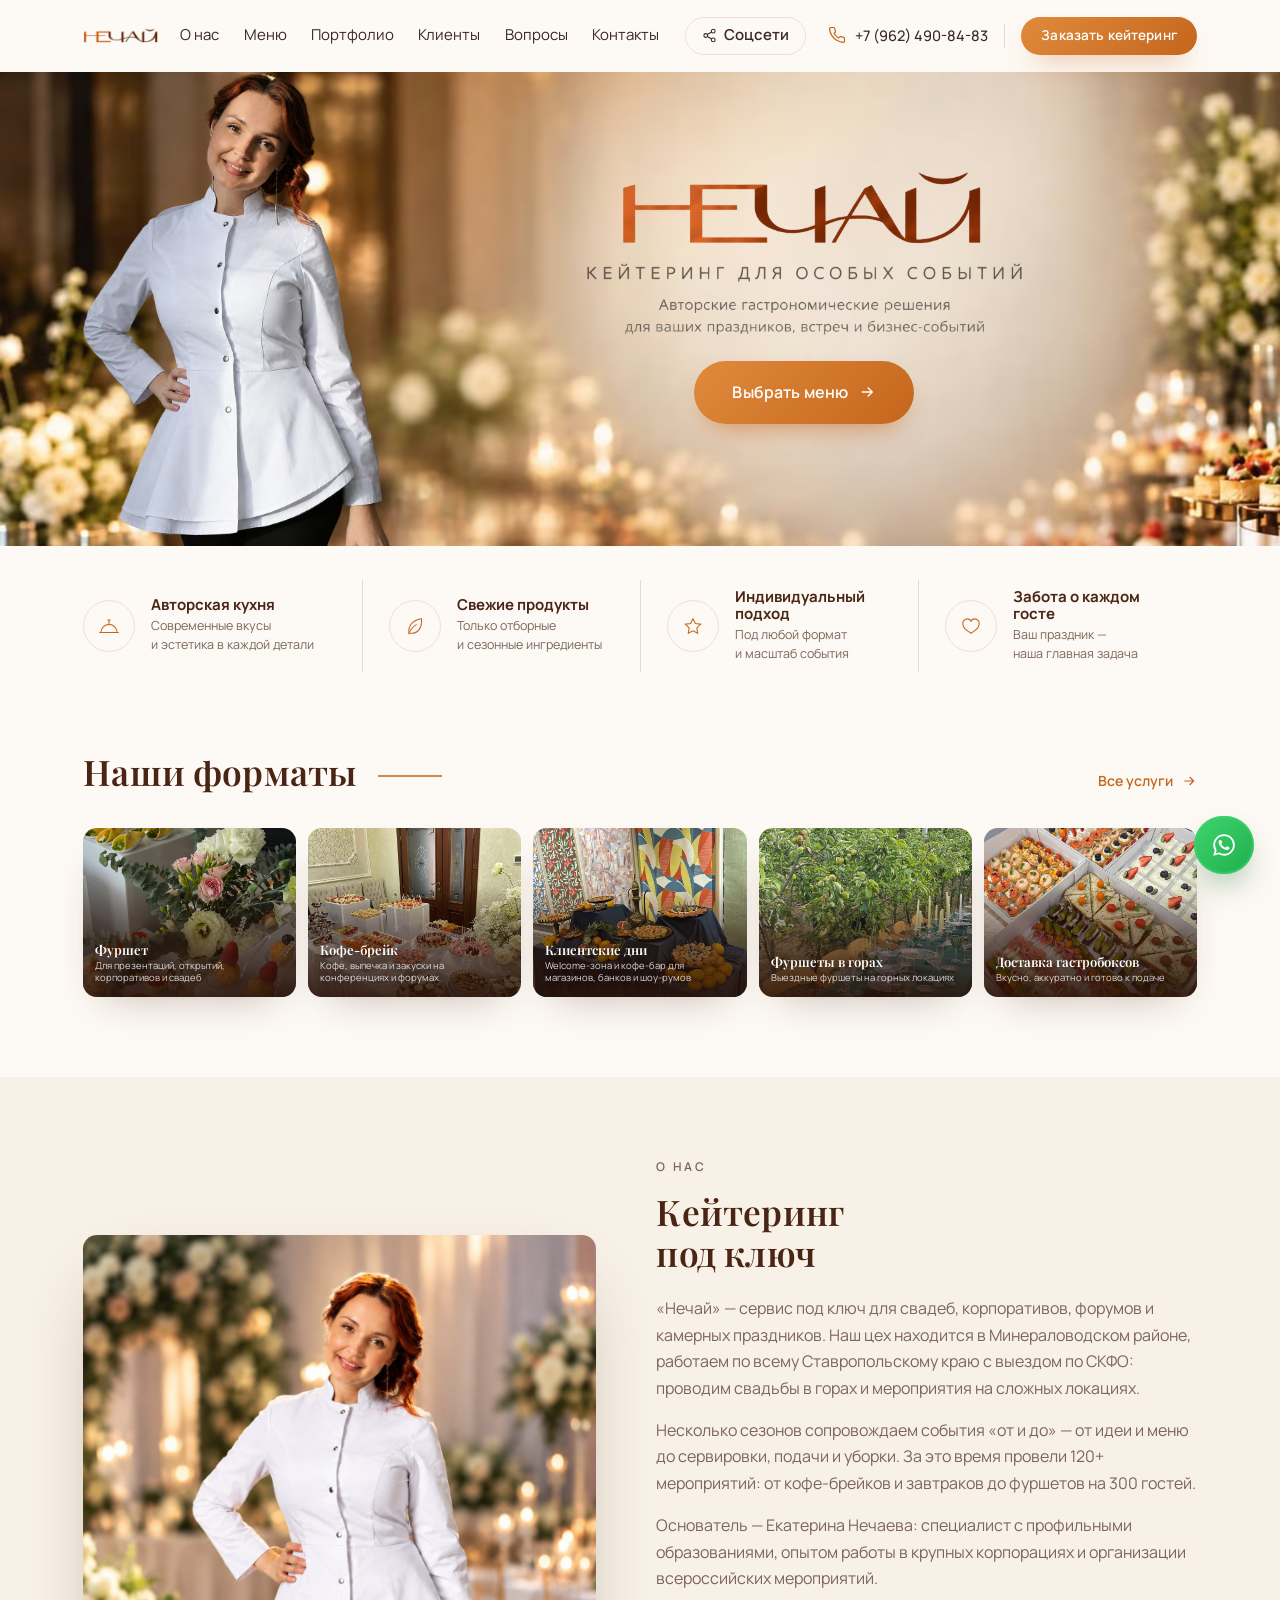
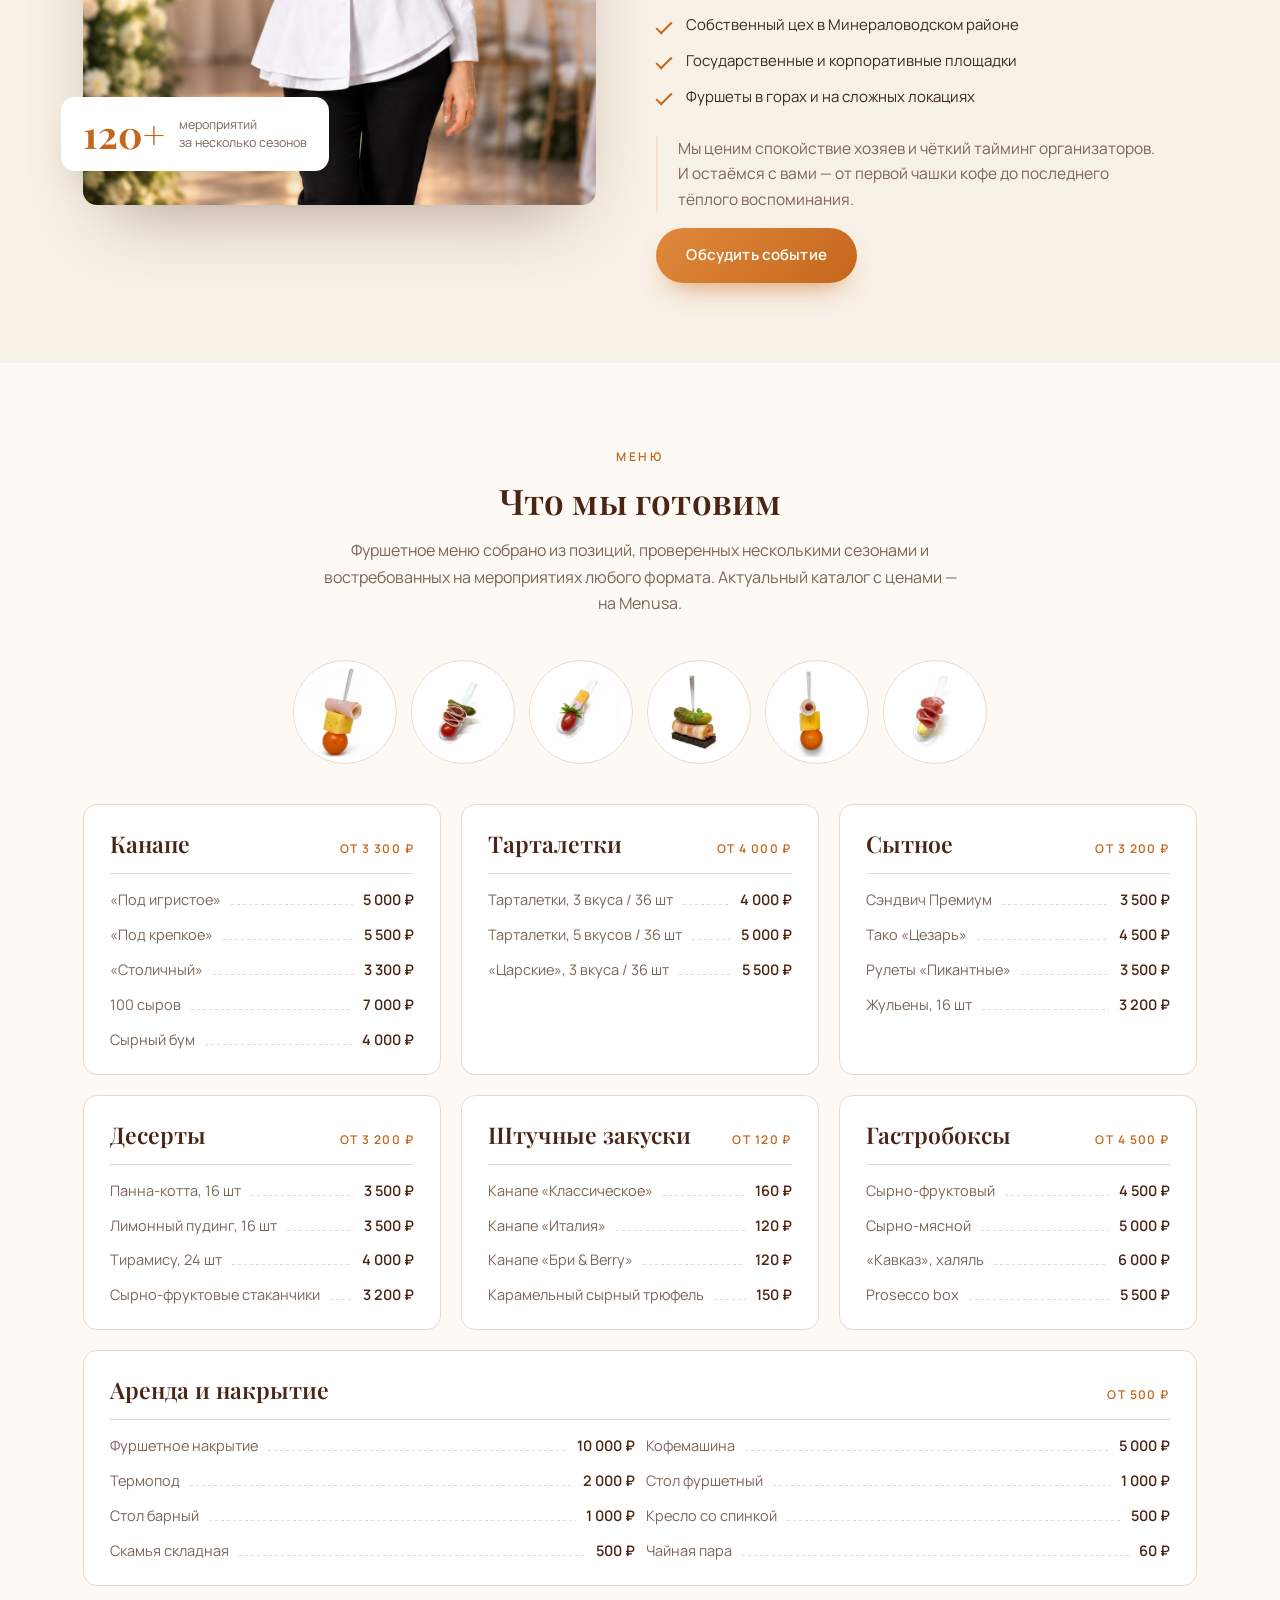
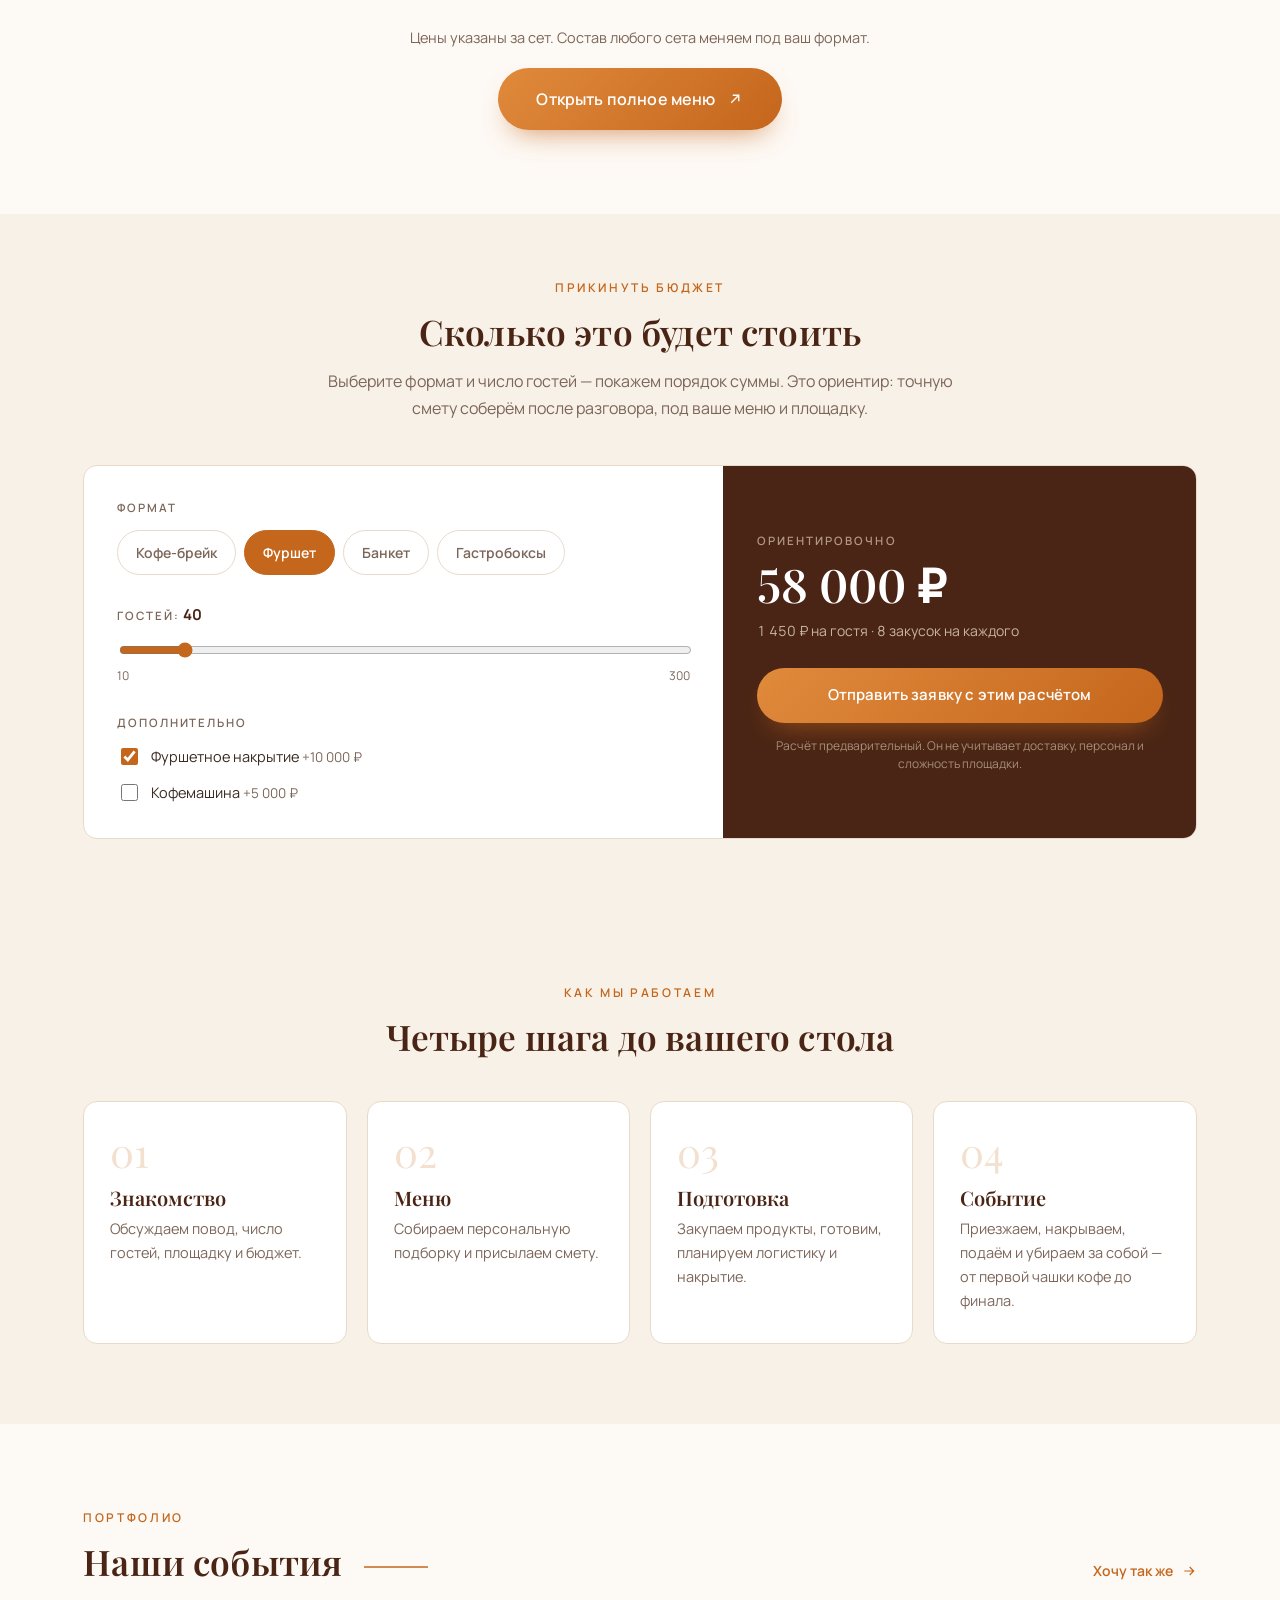
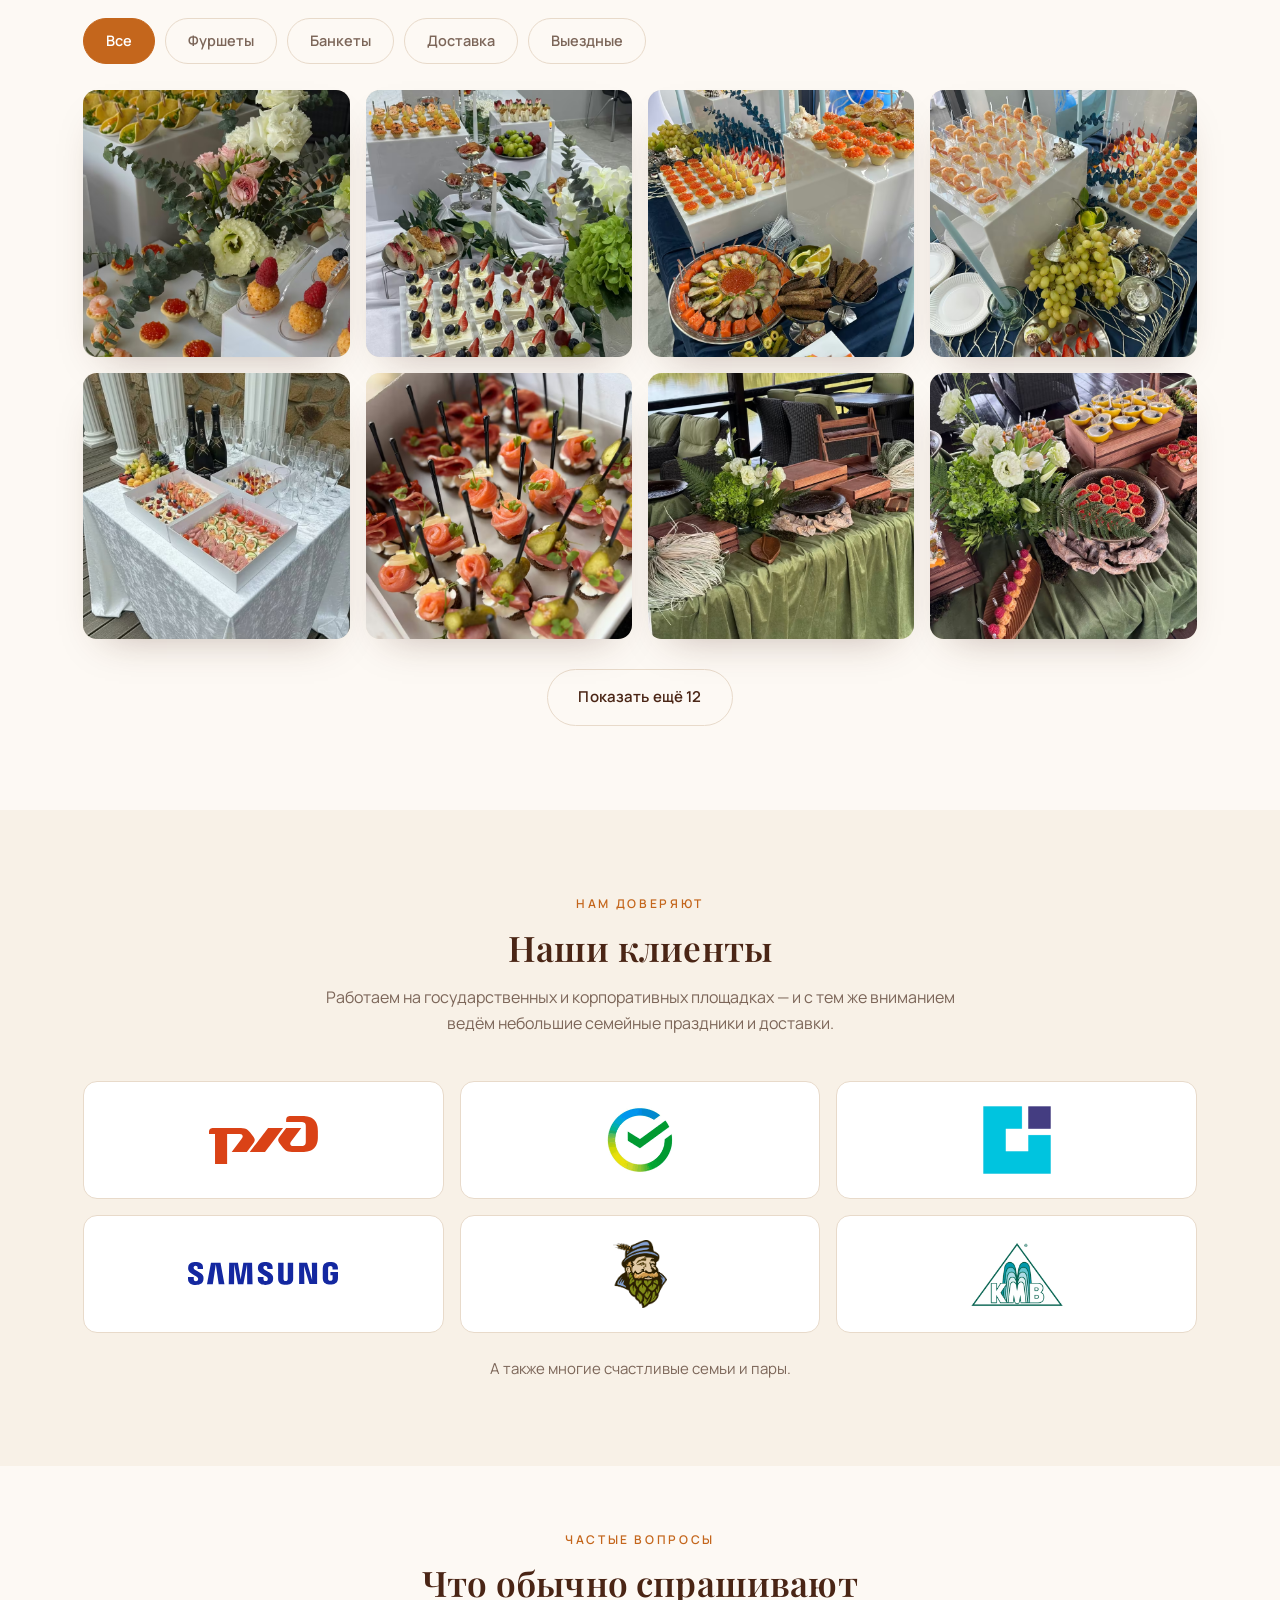
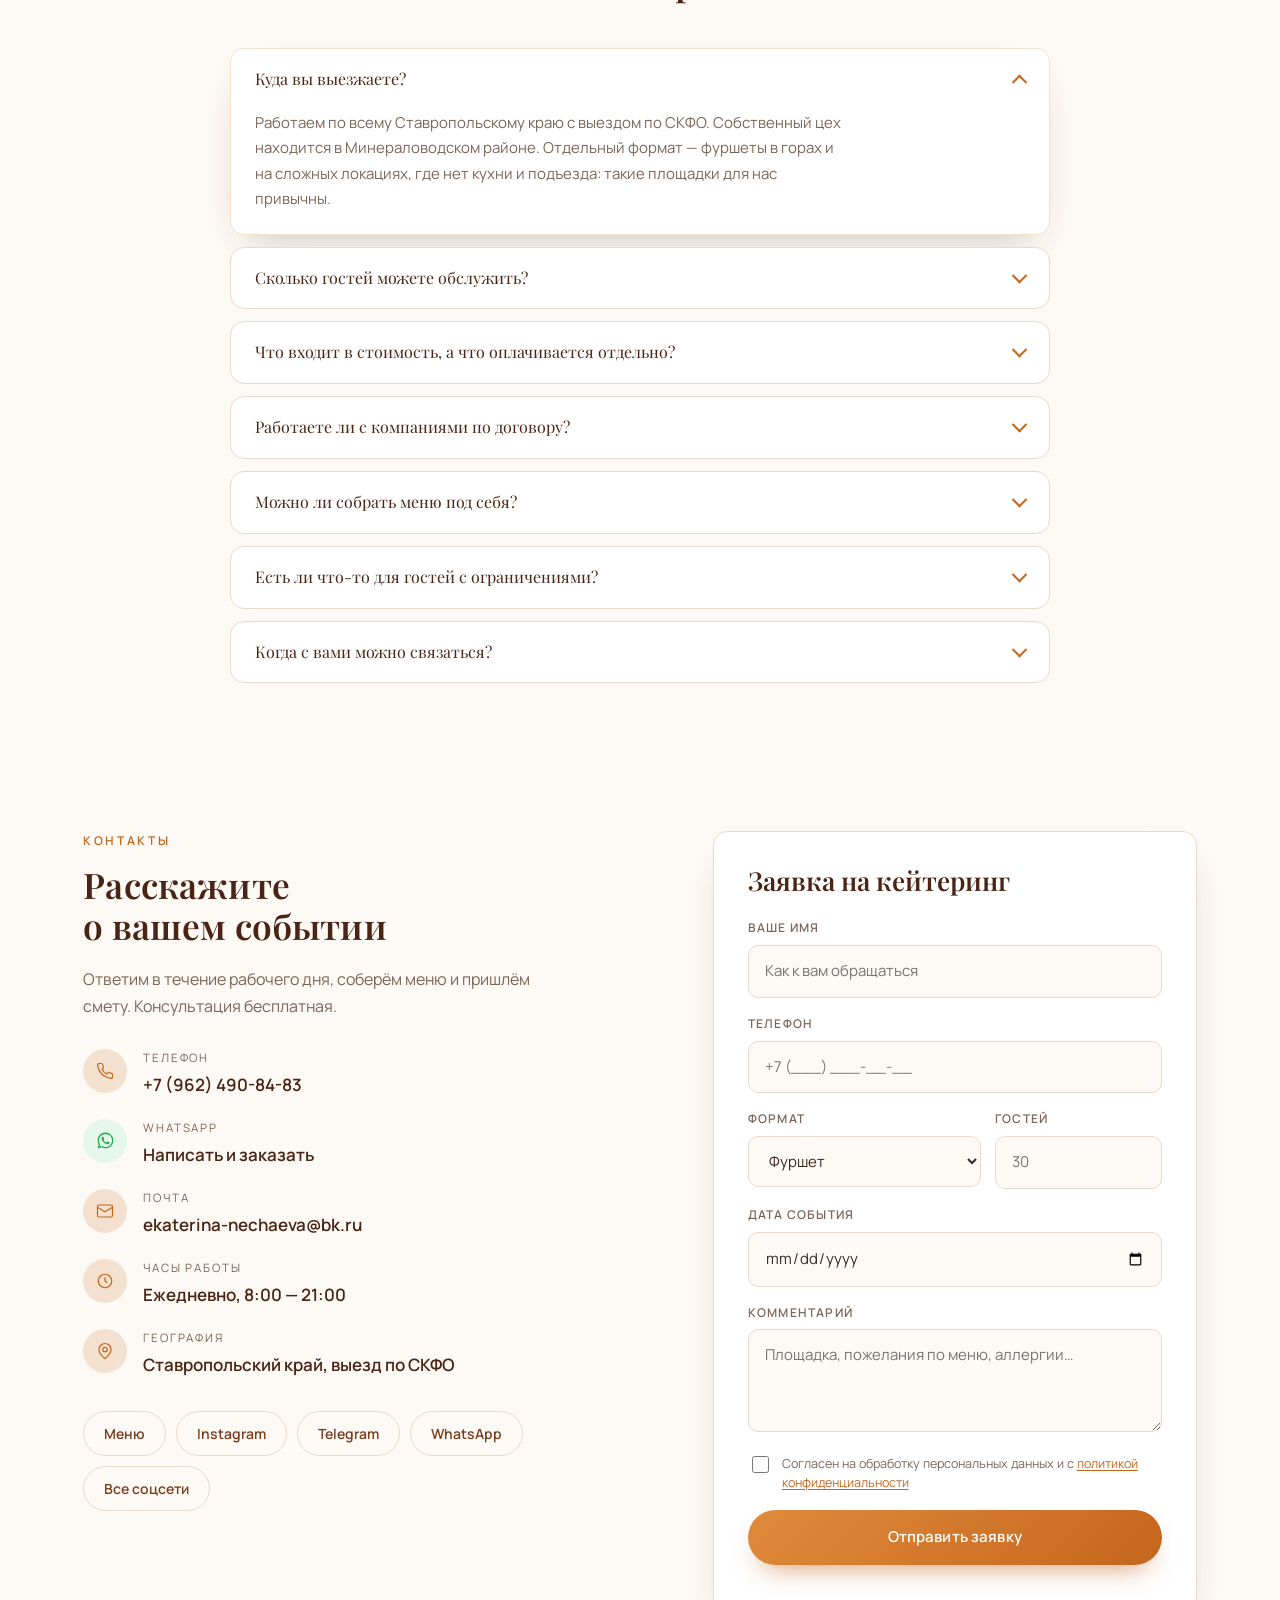
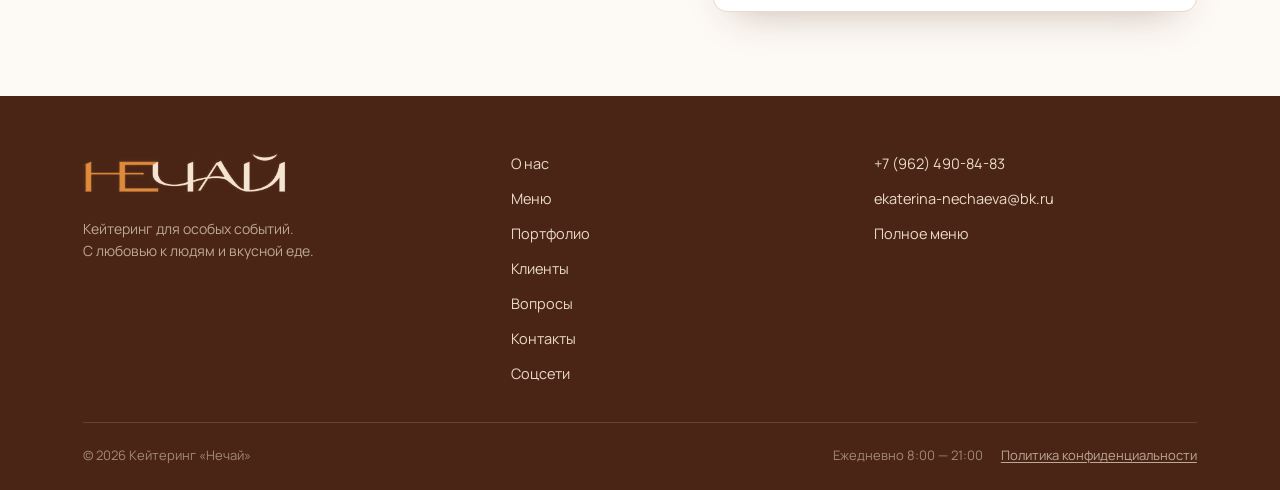
==== commit 7d15cb21: "Политика персданных с галочкой, калькулятор сметы, блок частых вопросов Форма обещала согласие на об" ====
--- a/index.html
+++ b/index.html
@@ -29,7 +29,7 @@
 <link rel="preconnect" href="https://fonts.googleapis.com">
 <link rel="preconnect" href="https://fonts.gstatic.com" crossorigin>
 <link href="https://fonts.googleapis.com/css2?family=Playfair+Display:wght@400;500;600;700&family=Manrope:wght@300;400;500;600;700&family=Marck+Script&display=swap" rel="stylesheet">
-<link rel="stylesheet" href="css/style.css?v=18">
+<link rel="stylesheet" href="css/style.css?v=22">
 <script type="application/ld+json">
 {
   "@context": "https://schema.org",
@@ -131,6 +131,70 @@
   ]
 }
 </script>
+<script type="application/ld+json">
+{
+  "@context": "https://schema.org",
+  "@type": "FAQPage",
+  "mainEntity": [
+    {
+      "@type": "Question",
+      "name": "Куда вы выезжаете?",
+      "acceptedAnswer": {
+        "@type": "Answer",
+        "text": "Работаем по всему Ставропольскому краю с выездом по СКФО. Собственный цех находится в Минераловодском районе. Отдельный формат — фуршеты в горах и на сложных локациях, где нет кухни и подъезда: такие площадки для нас привычны."
+      }
+    },
+    {
+      "@type": "Question",
+      "name": "Сколько гостей можете обслужить?",
+      "acceptedAnswer": {
+        "@type": "Answer",
+        "text": "От камерной встречи до фуршета на 300 гостей. За несколько сезонов провели больше 120 мероприятий — от кофе-брейков и завтраков до масштабных корпоративов."
+      }
+    },
+    {
+      "@type": "Question",
+      "name": "Что входит в стоимость, а что оплачивается отдельно?",
+      "acceptedAnswer": {
+        "@type": "Answer",
+        "text": "В стоимость входит еда по согласованному меню. Накрытие, посуда, мебель и техника считаются отдельно: фуршетное накрытие — 10 000 ₽, кофемашина — 5 000 ₽, термопод — 2 000 ₽, фуршетный или барный стол — 1 000 ₽, кресло — 500 ₽, чайная пара — 60 ₽. Берёте только то, чего нет на площадке."
+      }
+    },
+    {
+      "@type": "Question",
+      "name": "Работаете ли с компаниями по договору?",
+      "acceptedAnswer": {
+        "@type": "Answer",
+        "text": "Да. Среди заказчиков РЖД, Сбербанк, МСП Банк, Samsung, «Милл Фауз» и «Новотерская целебная» — работаем и на государственных, и на корпоративных площадках."
+      }
+    },
+    {
+      "@type": "Question",
+      "name": "Можно ли собрать меню под себя?",
+      "acceptedAnswer": {
+        "@type": "Answer",
+        "text": "Каждое меню собирается индивидуально под повод, число гостей и площадку. Полный каталог с составом и ценами открыт на Menusa — оттуда можно выбрать готовые сеты или взять их за основу."
+      }
+    },
+    {
+      "@type": "Question",
+      "name": "Есть ли что-то для гостей с ограничениями?",
+      "acceptedAnswer": {
+        "@type": "Answer",
+        "text": "Да. В меню есть халяльный гастробокс «Кавказ», а состав любого сета мы меняем под ваш формат. Про аллергии и вегетарианцев напишите в поле «Комментарий» в заявке — учтём при сборке меню."
+      }
+    },
+    {
+      "@type": "Question",
+      "name": "Когда с вами можно связаться?",
+      "acceptedAnswer": {
+        "@type": "Answer",
+        "text": "Ежедневно с 8:00 до 21:00 — по телефону, в WhatsApp или в Telegram. Заявку с сайта видим сразу, отвечаем в течение рабочего дня."
+      }
+    }
+  ]
+}
+</script>
 </head>
 <body>
 
@@ -147,6 +211,7 @@
       <a href="#menu">Меню</a>
       <a href="#portfolio">Портфолио</a>
       <a href="#clients">Клиенты</a>
+      <a href="#faq">Вопросы</a>
       <a href="#contacts">Контакты</a>
       <a href="social.html" class="nav__btn">
         <svg viewBox="0 0 24 24" width="15" height="15" fill="none" stroke="currentColor" stroke-width="1.7"><circle cx="18" cy="5" r="3"/><circle cx="6" cy="12" r="3"/><circle cx="18" cy="19" r="3"/><path d="m8.6 13.5 6.8 4M15.4 6.5l-6.8 4"/></svg>
@@ -419,6 +484,58 @@
         Открыть полное меню
         <svg viewBox="0 0 24 24" width="18" height="18" fill="none" stroke="currentColor" stroke-width="1.8"><path d="M7 17 17 7M9 7h8v8"/></svg>
       </a>
+    </div>
+  </div>
+</section>
+
+<!-- ============ CALC ============ -->
+<section class="calc" id="calc">
+  <div class="container">
+    <div class="section-head section-head--center">
+      <p class="eyebrow">Прикинуть бюджет</p>
+      <h2 class="section-title">Сколько это будет стоить</h2>
+      <p class="section-sub">Выберите формат и число гостей — покажем порядок суммы. Это ориентир: точную смету соберём после разговора, под ваше меню и площадку.</p>
+    </div>
+
+    <div class="calc__box">
+      <div class="calc__controls">
+        <div class="calc__field">
+          <span class="calc__label">Формат</span>
+          <div class="calc__formats" id="calcFormats" role="group" aria-label="Формат мероприятия">
+            <button type="button" data-format="coffee" data-pieces="4"  aria-pressed="false">Кофе-брейк</button>
+            <button type="button" data-format="furshet" data-pieces="8" aria-pressed="true">Фуршет</button>
+            <button type="button" data-format="banket" data-pieces="12" aria-pressed="false">Банкет</button>
+            <button type="button" data-format="boxes" data-pieces="10"  aria-pressed="false">Гастробоксы</button>
+          </div>
+        </div>
+
+        <div class="calc__field">
+          <span class="calc__label">Гостей: <b id="calcGuestsOut">40</b></span>
+          <input type="range" id="calcGuests" min="10" max="300" step="5" value="40"
+                 aria-label="Количество гостей">
+          <div class="calc__scale"><span>10</span><span>300</span></div>
+        </div>
+
+        <div class="calc__field">
+          <span class="calc__label">Дополнительно</span>
+          <label class="calc__extra">
+            <input type="checkbox" data-extra="10000" checked>
+            <span>Фуршетное накрытие <i>+10 000 ₽</i></span>
+          </label>
+          <label class="calc__extra">
+            <input type="checkbox" data-extra="5000">
+            <span>Кофемашина <i>+5 000 ₽</i></span>
+          </label>
+        </div>
+      </div>
+
+      <div class="calc__result">
+        <p class="calc__from">Ориентировочно</p>
+        <p class="calc__total"><span id="calcTotal">0</span> ₽</p>
+        <p class="calc__per"><span id="calcPer">0</span> ₽ на гостя · <span id="calcPieces">8</span> закусок на каждого</p>
+        <a href="#contacts" class="btn btn--primary btn--full" id="calcGo">Отправить заявку с этим расчётом</a>
+        <p class="calc__note">Расчёт предварительный. Он не учитывает доставку, персонал и сложность площадки.</p>
+      </div>
     </div>
   </div>
 </section>
@@ -509,6 +626,47 @@
     </ul>
 
     <p class="clients__note">А также многие счастливые семьи и пары.</p>
+  </div>
+</section>
+
+<!-- ============ FAQ ============ -->
+<section class="faq" id="faq">
+  <div class="container">
+    <div class="section-head section-head--center">
+      <p class="eyebrow">Частые вопросы</p>
+      <h2 class="section-title">Что обычно спрашивают</h2>
+    </div>
+
+    <div class="faq__list">
+      <details class="faq__item" open>
+        <summary>Куда вы выезжаете?</summary>
+        <div class="faq__answer"><p>Работаем по всему Ставропольскому краю с выездом по СКФО. Собственный цех находится в Минераловодском районе. Отдельный формат — фуршеты в горах и на сложных локациях, где нет кухни и подъезда: такие площадки для нас привычны.</p></div>
+      </details>
+      <details class="faq__item">
+        <summary>Сколько гостей можете обслужить?</summary>
+        <div class="faq__answer"><p>От камерной встречи до фуршета на 300 гостей. За несколько сезонов провели больше 120 мероприятий — от кофе-брейков и завтраков до масштабных корпоративов.</p></div>
+      </details>
+      <details class="faq__item">
+        <summary>Что входит в стоимость, а что оплачивается отдельно?</summary>
+        <div class="faq__answer"><p>В стоимость входит еда по согласованному меню. Накрытие, посуда, мебель и техника считаются отдельно: фуршетное накрытие — 10 000 ₽, кофемашина — 5 000 ₽, термопод — 2 000 ₽, фуршетный или барный стол — 1 000 ₽, кресло — 500 ₽, чайная пара — 60 ₽. Берёте только то, чего нет на площадке.</p></div>
+      </details>
+      <details class="faq__item">
+        <summary>Работаете ли с компаниями по договору?</summary>
+        <div class="faq__answer"><p>Да. Среди заказчиков РЖД, Сбербанк, МСП Банк, Samsung, «Милл Фауз» и «Новотерская целебная» — работаем и на государственных, и на корпоративных площадках.</p></div>
+      </details>
+      <details class="faq__item">
+        <summary>Можно ли собрать меню под себя?</summary>
+        <div class="faq__answer"><p>Каждое меню собирается индивидуально под повод, число гостей и площадку. Полный каталог с составом и ценами открыт на Menusa — оттуда можно выбрать готовые сеты или взять их за основу.</p></div>
+      </details>
+      <details class="faq__item">
+        <summary>Есть ли что-то для гостей с ограничениями?</summary>
+        <div class="faq__answer"><p>Да. В меню есть халяльный гастробокс «Кавказ», а состав любого сета мы меняем под ваш формат. Про аллергии и вегетарианцев напишите в поле «Комментарий» в заявке — учтём при сборке меню.</p></div>
+      </details>
+      <details class="faq__item">
+        <summary>Когда с вами можно связаться?</summary>
+        <div class="faq__answer"><p>Ежедневно с 8:00 до 21:00 — по телефону, в WhatsApp или в Telegram. Заявку с сайта видим сразу, отвечаем в течение рабочего дня.</p></div>
+      </details>
+    </div>
   </div>
 </section>
 
@@ -593,8 +751,14 @@
         <textarea name="comment" rows="3" placeholder="Площадка, пожелания по меню, аллергии…"></textarea>
       </label>
 
+      <label class="form__agree">
+        <input type="checkbox" name="agree" id="formAgree" required>
+        <span>Согласен на обработку персональных данных и с
+          <a href="privacy.html" target="_blank" rel="noopener">политикой конфиденциальности</a>
+        </span>
+      </label>
+
       <button type="submit" class="btn btn--primary btn--full">Отправить заявку</button>
-      <p class="form__note">Нажимая кнопку, вы соглашаетесь на обработку персональных данных.</p>
       <p class="form__status" id="formStatus" role="status"></p>
     </form>
   </div>
@@ -616,6 +780,7 @@
       <a href="#menu">Меню</a>
       <a href="#portfolio">Портфолио</a>
       <a href="#clients">Клиенты</a>
+      <a href="#faq">Вопросы</a>
       <a href="#contacts">Контакты</a>
       <a href="social.html">Соцсети</a>
     </nav>
@@ -628,7 +793,7 @@
   </div>
   <div class="container footer__bottom">
     <span>© <span id="year">2026</span> Кейтеринг «Нечай»</span>
-    <span>Ежедневно 8:00 — 21:00</span>
+    <span class="footer__legal">Ежедневно 8:00 — 21:00 <a href="privacy.html">Политика конфиденциальности</a></span>
   </div>
 </footer>
 
@@ -648,7 +813,7 @@
   <span>Заказать в WhatsApp</span>
 </a>
 
-<script src="js/main.js?v=18"></script>
+<script src="js/main.js?v=22"></script>
 <noscript><div><img src="https://mc.yandex.ru/watch/112389037" style="position:absolute;left:-9999px" alt=""></div></noscript>
 </body>
 </html>
--- a/css/style.css
+++ b/css/style.css
@@ -1075,3 +1075,158 @@
 @media (max-width:400px){
   .menu__canape li{ width:68px; height:68px; }
 }
+
+/* ============================================================
+   СОГЛАСИЕ НА ОБРАБОТКУ ДАННЫХ
+   ============================================================ */
+.form__agree{
+  display:flex; align-items:flex-start; gap:10px;
+  margin:4px 0 18px; font-size:12.5px; line-height:1.5; color:var(--ink-soft);
+  cursor:pointer;
+}
+.form__agree input{
+  flex:none; width:17px; height:17px; margin-top:1px;
+  accent-color:var(--orange); cursor:pointer;
+}
+.form__agree a{ color:var(--orange); text-decoration:underline; text-underline-offset:2px; }
+.form__agree.is-error{ color:#C0392B; }
+.form__agree.is-error input{ outline:2px solid #C0392B; outline-offset:2px; }
+
+.footer__legal{ display:flex; flex-wrap:wrap; gap:6px 18px; }
+.footer__legal a{ color:rgba(234,218,202,.72); text-decoration:underline; text-underline-offset:2px; }
+.footer__legal a:hover{ color:var(--orange-light); }
+
+/* ============================================================
+   СЛУЖЕБНАЯ СТРАНИЦА (политика)
+   ============================================================ */
+.page-hero--plain{ padding-bottom:clamp(40px, 4vw, 64px); }
+.doc{ padding:clamp(48px, 5vw, 84px) 0; }
+.doc__inner{ max-width:760px; }
+.doc__note{
+  padding:18px 20px; margin-bottom:34px;
+  background:var(--cream-2); border-radius:var(--radius);
+  font-size:14.5px; color:var(--ink-soft);
+}
+.doc h2{
+  font-size:clamp(19px, 1.5vw, 24px); color:var(--brown-dark);
+  margin:32px 0 12px;
+}
+.doc h2:first-of-type{ margin-top:0; }
+.doc p{ margin-bottom:14px; color:var(--ink); }
+.doc ul{ margin:0 0 14px; padding-left:22px; list-style:disc; color:var(--ink); }
+.doc li{ margin-bottom:6px; }
+.doc a{ color:var(--orange); text-decoration:underline; text-underline-offset:2px; }
+.doc__back{ margin-top:38px; padding-top:26px; border-top:1px solid var(--line); }
+.doc__back a{ text-decoration:none; }
+
+/* ============================================================
+   КАЛЬКУЛЯТОР СМЕТЫ
+   ============================================================ */
+.calc{ padding:clamp(54px, 5vw, 84px) 0; background:var(--cream-2); }
+.calc__box{
+  display:grid; grid-template-columns:1.15fr .85fr; gap:0;
+  background:var(--white); border:1px solid var(--line);
+  border-radius:var(--radius); overflow:hidden;
+}
+.calc__controls{ padding:clamp(24px, 2.6vw, 40px); display:grid; gap:28px; align-content:start; }
+.calc__field{ display:grid; gap:12px; }
+.calc__label{
+  font-size:11.5px; letter-spacing:.16em; text-transform:uppercase;
+  color:var(--ink-soft); font-weight:600;
+}
+.calc__label b{ color:var(--brown-dark); font-size:15px; letter-spacing:0; }
+
+.calc__formats{ display:flex; flex-wrap:wrap; gap:8px; }
+.calc__formats button{
+  padding:10px 18px; border:1px solid var(--line); border-radius:999px;
+  background:transparent; color:var(--ink-soft);
+  font:inherit; font-size:14px; font-weight:600; cursor:pointer;
+  transition:background .25s var(--ease), border-color .25s var(--ease), color .25s var(--ease);
+}
+.calc__formats button:hover{ border-color:var(--orange-soft); color:var(--brown-dark); }
+.calc__formats button[aria-pressed="true"]{
+  background:var(--orange); border-color:var(--orange); color:#fff;
+}
+
+.calc__field input[type="range"]{
+  width:100%; accent-color:var(--orange); cursor:pointer;
+}
+.calc__scale{
+  display:flex; justify-content:space-between;
+  font-size:12px; color:var(--ink-soft); margin-top:-6px;
+}
+
+.calc__extra{
+  display:flex; align-items:center; gap:10px;
+  font-size:14.5px; color:var(--ink); cursor:pointer;
+}
+.calc__extra input{ width:17px; height:17px; accent-color:var(--orange); cursor:pointer; }
+.calc__extra i{ font-style:normal; color:var(--ink-soft); font-size:13.5px; }
+
+.calc__result{
+  padding:clamp(24px, 2.6vw, 40px);
+  background:var(--brown-dark); color:#F3E3D3;
+  display:flex; flex-direction:column; justify-content:center;
+}
+.calc__from{
+  font-size:11.5px; letter-spacing:.18em; text-transform:uppercase;
+  color:rgba(243,227,211,.6); font-weight:600; margin-bottom:10px;
+}
+.calc__total{
+  font-family:var(--font-display); font-weight:600;
+  font-size:clamp(38px, 3.6vw, 58px); line-height:1; color:#fff;
+  font-variant-numeric:lining-nums tabular-nums;
+}
+.calc__per{
+  margin:12px 0 26px; font-size:14px; color:rgba(243,227,211,.75);
+  font-variant-numeric:lining-nums tabular-nums;
+}
+.calc__note{
+  margin-top:14px; font-size:12px; line-height:1.5;
+  color:rgba(243,227,211,.55); text-align:center;
+}
+
+@media (max-width:860px){
+  .calc__box{ grid-template-columns:1fr; }
+}
+@media (max-width:760px){
+  .calc__formats button{ padding:9px 14px; font-size:13px; }
+}
+
+/* ============================================================
+   ЧАСТЫЕ ВОПРОСЫ
+   ============================================================ */
+.faq{ padding:clamp(54px, 5vw, 84px) 0; }
+.faq__list{ max-width:820px; margin-inline:auto; display:grid; gap:12px; }
+
+.faq__item{
+  background:var(--white); border:1px solid var(--line);
+  border-radius:var(--radius); overflow:hidden;
+  transition:border-color .25s var(--ease), box-shadow .25s var(--ease);
+}
+.faq__item[open]{ border-color:var(--orange-soft); box-shadow:var(--shadow); }
+
+.faq__item summary{
+  display:flex; align-items:center; justify-content:space-between; gap:16px;
+  padding:20px 24px; cursor:pointer; list-style:none;
+  font-family:var(--font-display); font-size:clamp(16px, 1.25vw, 20px);
+  color:var(--brown-dark); line-height:1.3;
+}
+.faq__item summary::-webkit-details-marker{ display:none; }
+.faq__item summary::after{
+  content:""; flex:none; width:11px; height:11px;
+  border-right:2px solid var(--orange); border-bottom:2px solid var(--orange);
+  transform:rotate(45deg) translate(-2px,-2px);
+  transition:transform .3s var(--ease);
+}
+.faq__item[open] summary::after{ transform:rotate(-135deg) translate(-2px,-2px); }
+.faq__item summary:hover{ color:var(--orange); }
+
+.faq__answer{ padding:0 24px 22px; }
+.faq__answer p{ color:var(--ink-soft); font-size:15px; line-height:1.7; max-width:66ch; }
+
+@media (max-width:760px){
+  .faq__item summary{ padding:16px 18px; gap:12px; }
+  .faq__answer{ padding:0 18px 18px; }
+  .faq__answer p{ font-size:14.5px; }
+}
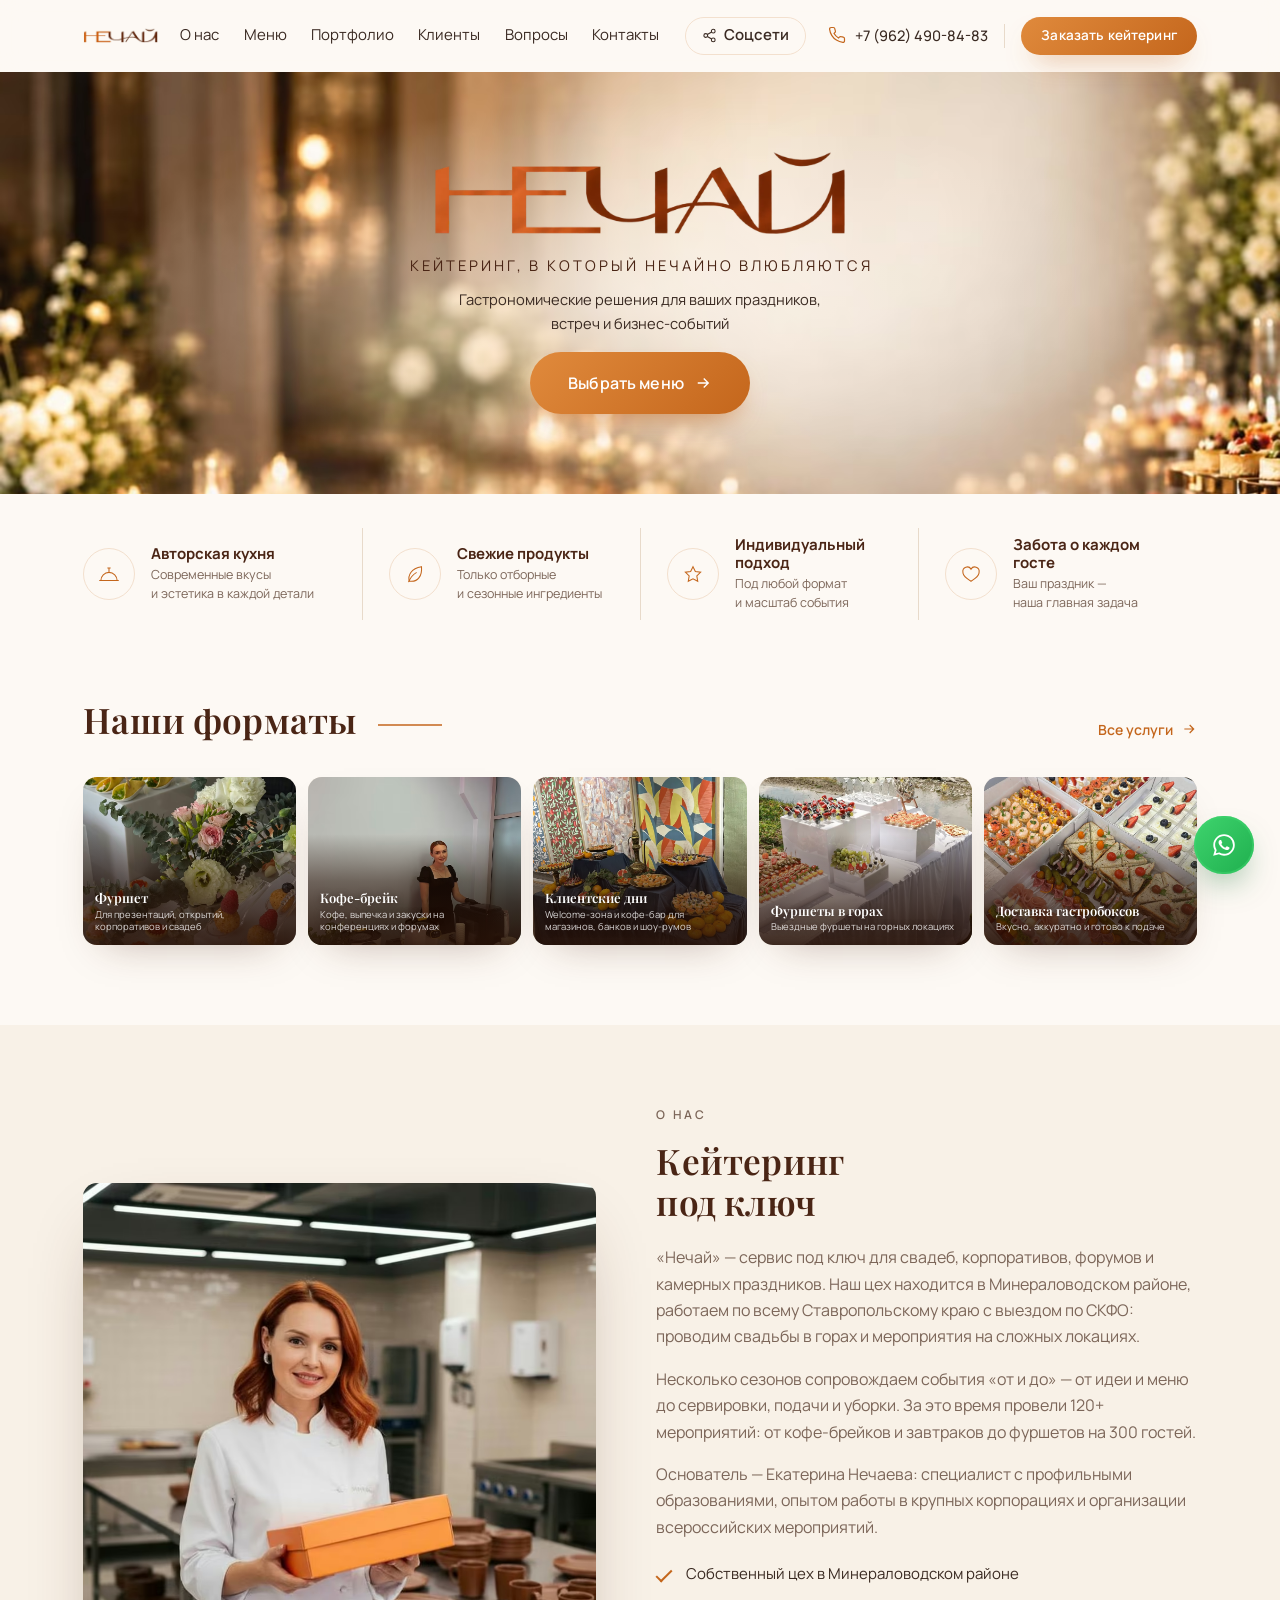
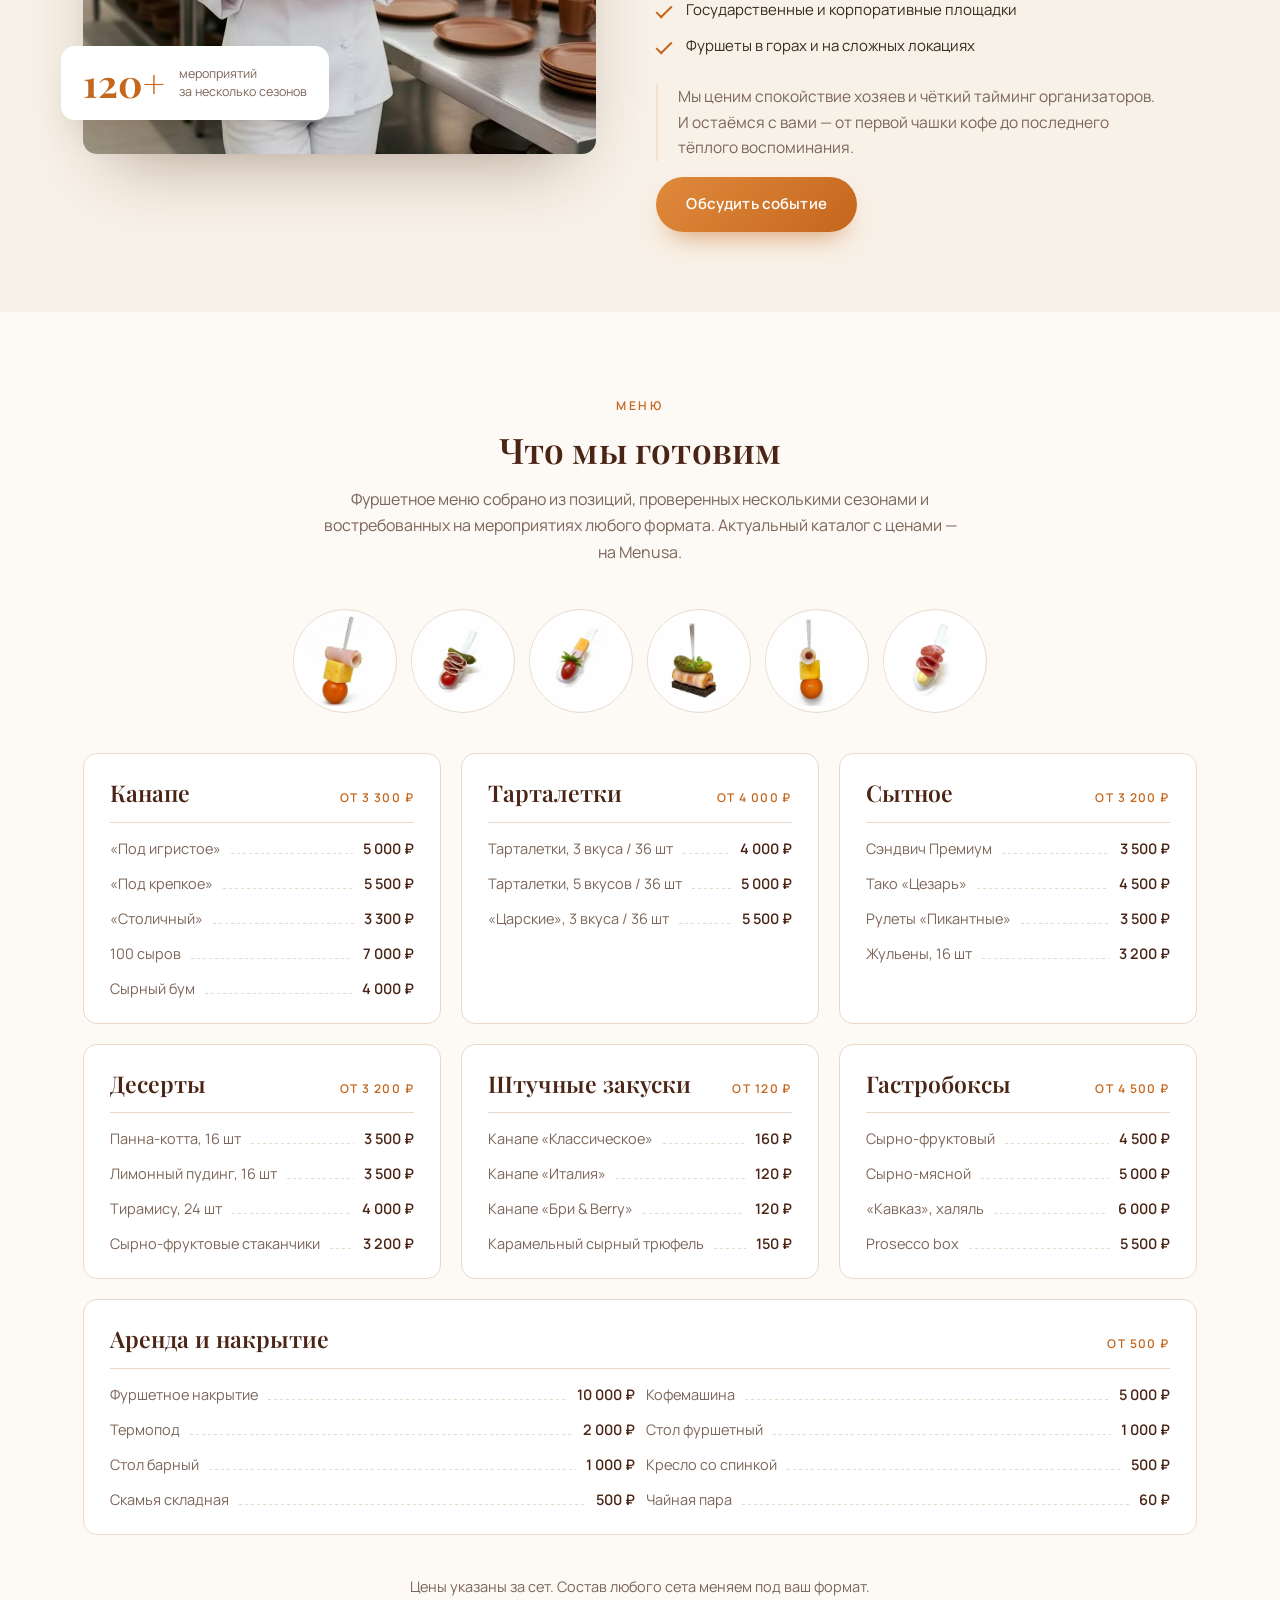
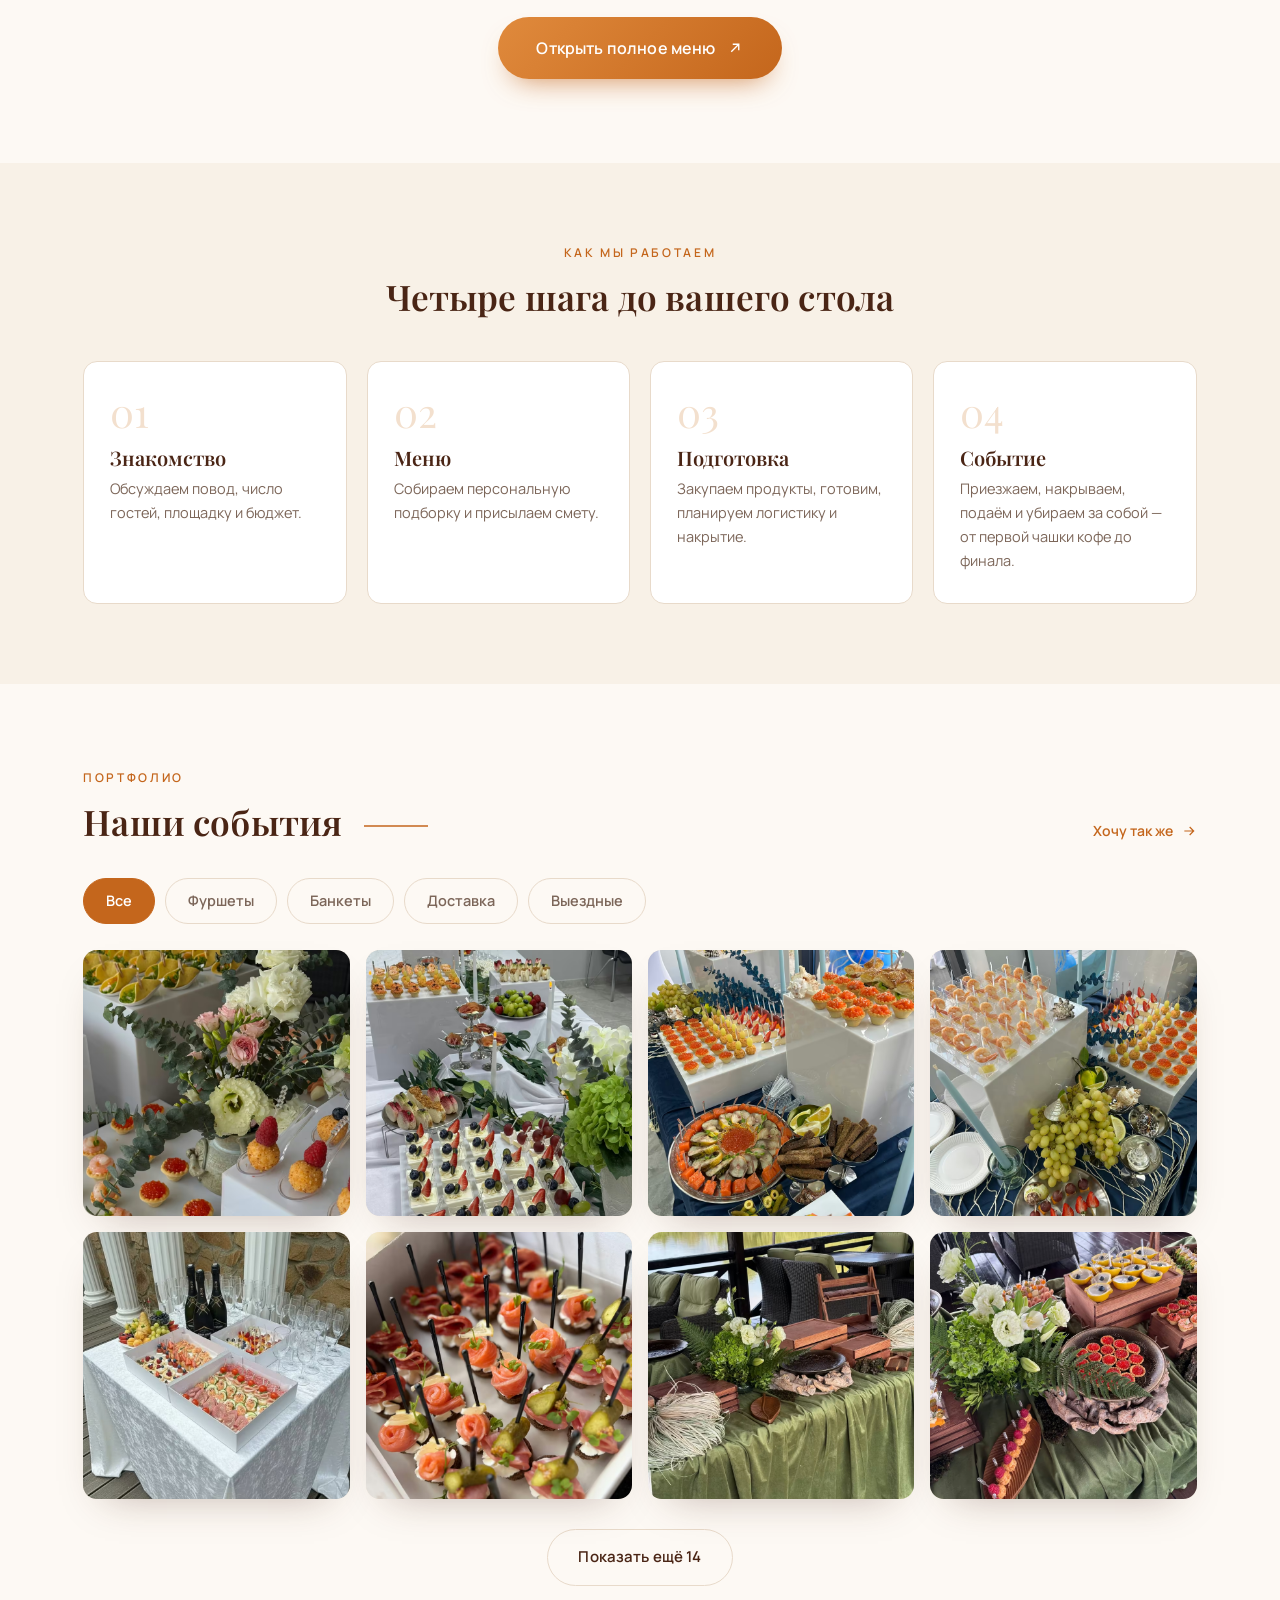
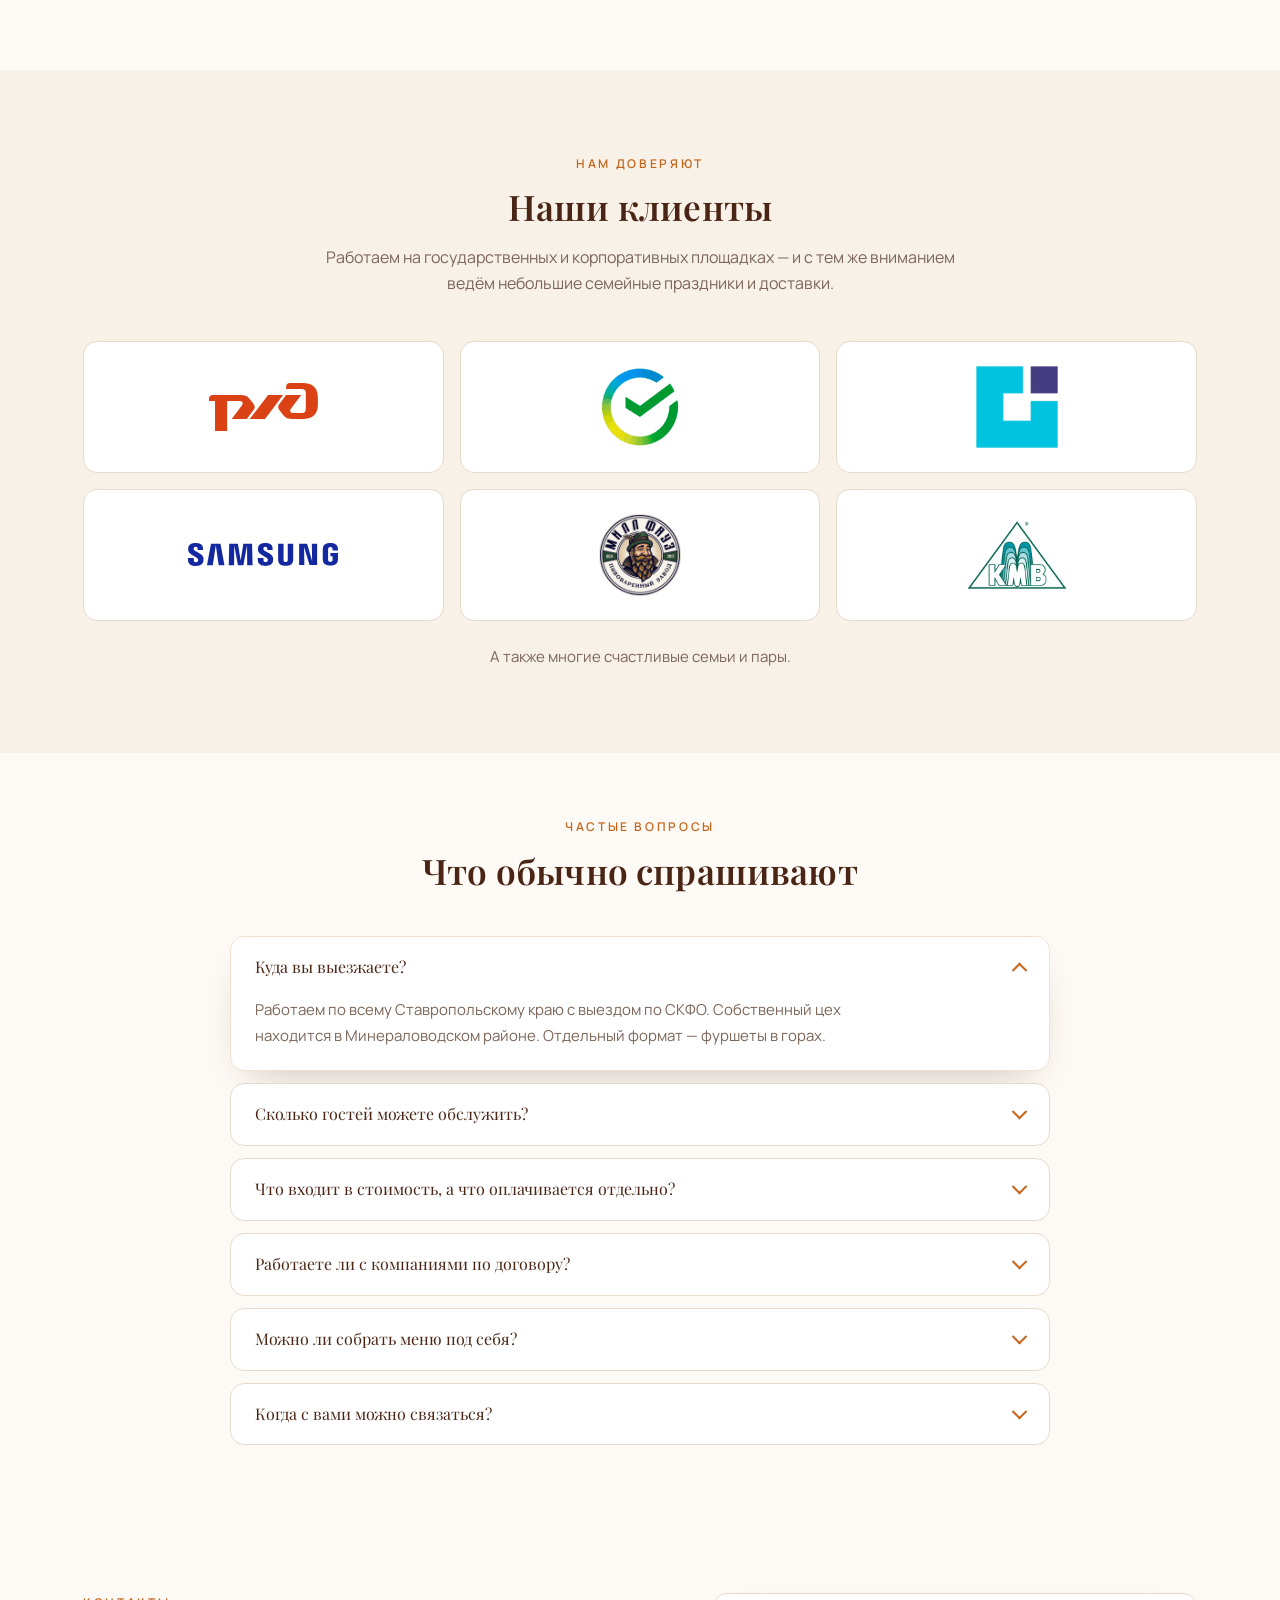
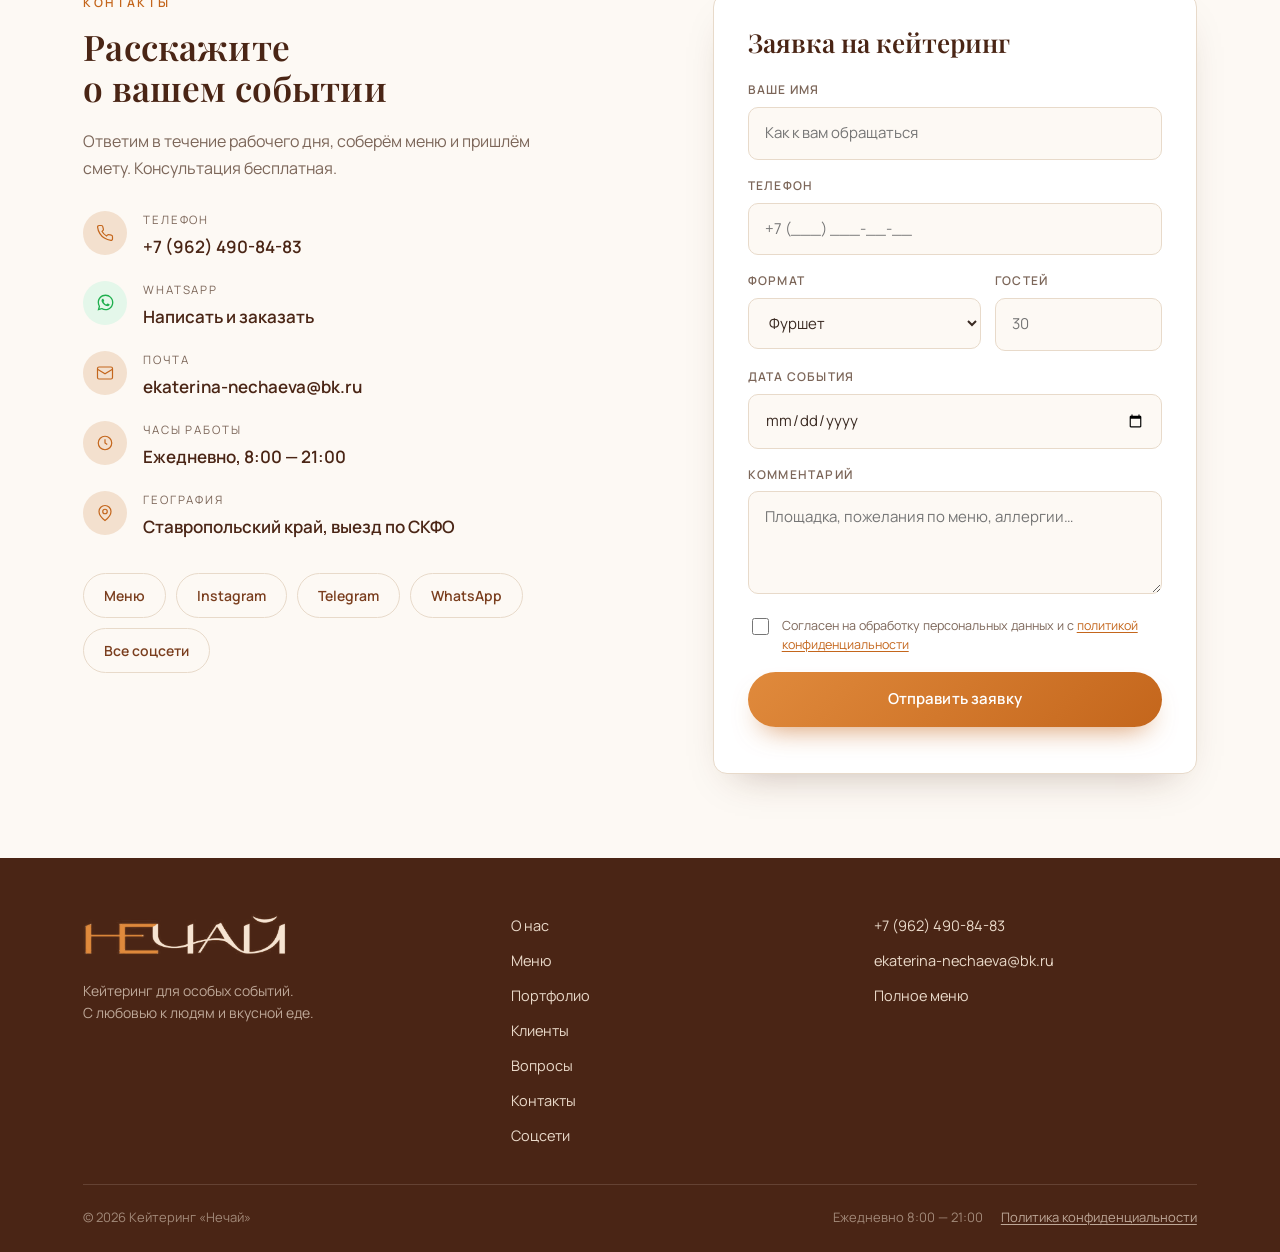
==== commit dacbc7ba: "Правки заказчика: баннер без фигуры, новые фото, калькулятор убран - баннер: только логотип и новый " ====
--- a/index.html
+++ b/index.html
@@ -29,108 +29,7 @@
 <link rel="preconnect" href="https://fonts.googleapis.com">
 <link rel="preconnect" href="https://fonts.gstatic.com" crossorigin>
 <link href="https://fonts.googleapis.com/css2?family=Playfair+Display:wght@400;500;600;700&family=Manrope:wght@300;400;500;600;700&family=Marck+Script&display=swap" rel="stylesheet">
-<link rel="stylesheet" href="css/style.css?v=22">
-<script type="application/ld+json">
-{
-  "@context": "https://schema.org",
-  "@type": "LocalBusiness",
-  "@id": "https://nechay.online/#business",
-  "name": "Кейтеринг «Нечай»",
-  "alternateName": "НЕЧАЙ",
-  "url": "https://nechay.online/",
-  "logo": "https://nechay.online/assets/img/logo.png",
-  "image": "https://nechay.online/assets/img/og-cover.jpg",
-  "description": "Кейтеринг полного цикла: фуршеты, кофе-брейки, банкеты, гастробоксы и выездные мероприятия. Собственный цех в Минераловодском районе.",
-  "telephone": "+7-962-490-84-83",
-  "email": "ekaterina-nechaeva@bk.ru",
-  "priceRange": "от 3 200 ₽",
-  "currenciesAccepted": "RUB",
-  "address": {
-    "@type": "PostalAddress",
-    "addressCountry": "RU",
-    "addressRegion": "Ставропольский край",
-    "addressLocality": "Минераловодский район"
-  },
-  "areaServed": [
-    {
-      "@type": "AdministrativeArea",
-      "name": "Ставропольский край"
-    },
-    {
-      "@type": "AdministrativeArea",
-      "name": "Северо-Кавказский федеральный округ"
-    }
-  ],
-  "openingHoursSpecification": [
-    {
-      "@type": "OpeningHoursSpecification",
-      "dayOfWeek": [
-        "Monday",
-        "Tuesday",
-        "Wednesday",
-        "Thursday",
-        "Friday",
-        "Saturday",
-        "Sunday"
-      ],
-      "opens": "08:00",
-      "closes": "21:00"
-    }
-  ],
-  "founder": {
-    "@type": "Person",
-    "name": "Екатерина Нечаева"
-  },
-  "hasMenu": "https://menusa.app/11ef7fbb8e6bce53bec017064314d17f",
-  "sameAs": [
-    "https://www.instagram.com/nechai.catering",
-    "https://www.instagram.com/kety_nechaeva",
-    "https://t.me/VkusLifeNechaeva"
-  ],
-  "makesOffer": [
-    {
-      "@type": "Offer",
-      "itemOffered": {
-        "@type": "Service",
-        "name": "Фуршет",
-        "description": "Для презентаций, открытий, корпоративов и свадеб"
-      }
-    },
-    {
-      "@type": "Offer",
-      "itemOffered": {
-        "@type": "Service",
-        "name": "Кофе-брейк",
-        "description": "Кофе, выпечка и закуски на конференциях и форумах"
-      }
-    },
-    {
-      "@type": "Offer",
-      "itemOffered": {
-        "@type": "Service",
-        "name": "Клиентские дни",
-        "description": "Welcome-зона и кофе-бар для магазинов, банков и шоу-румов"
-      }
-    },
-    {
-      "@type": "Offer",
-      "itemOffered": {
-        "@type": "Service",
-        "name": "Фуршеты в горах",
-        "description": "Выездные фуршеты на горных локациях"
-      }
-    },
-    {
-      "@type": "Offer",
-      "itemOffered": {
-        "@type": "Service",
-        "name": "Доставка гастробоксов",
-        "description": "Вкусно, аккуратно и готово к подаче"
-      }
-    }
-  ]
-}
-</script>
+<link rel="stylesheet" href="css/style.css?v=24">
 <script type="application/ld+json">
 {
   "@context": "https://schema.org",
@@ -141,7 +40,7 @@
       "name": "Куда вы выезжаете?",
       "acceptedAnswer": {
         "@type": "Answer",
-        "text": "Работаем по всему Ставропольскому краю с выездом по СКФО. Собственный цех находится в Минераловодском районе. Отдельный формат — фуршеты в горах и на сложных локациях, где нет кухни и подъезда: такие площадки для нас привычны."
+        "text": "Работаем по всему Ставропольскому краю с выездом по СКФО. Собственный цех находится в Минераловодском районе. Отдельный формат — фуршеты в горах."
       }
     },
     {
@@ -157,7 +56,7 @@
       "name": "Что входит в стоимость, а что оплачивается отдельно?",
       "acceptedAnswer": {
         "@type": "Answer",
-        "text": "В стоимость входит еда по согласованному меню. Накрытие, посуда, мебель и техника считаются отдельно: фуршетное накрытие — 10 000 ₽, кофемашина — 5 000 ₽, термопод — 2 000 ₽, фуршетный или барный стол — 1 000 ₽, кресло — 500 ₽, чайная пара — 60 ₽. Берёте только то, чего нет на площадке."
+        "text": "В стоимость входят закуски по согласованному меню. Накрытие, обслуживание, посуда, мебель и техника считаются отдельно."
       }
     },
     {
@@ -165,7 +64,7 @@
       "name": "Работаете ли с компаниями по договору?",
       "acceptedAnswer": {
         "@type": "Answer",
-        "text": "Да. Среди заказчиков РЖД, Сбербанк, МСП Банк, Samsung, «Милл Фауз» и «Новотерская целебная» — работаем и на государственных, и на корпоративных площадках."
+        "text": "Да. Предоставляем все закрывающие документы."
       }
     },
     {
@@ -174,14 +73,6 @@
       "acceptedAnswer": {
         "@type": "Answer",
         "text": "Каждое меню собирается индивидуально под повод, число гостей и площадку. Полный каталог с составом и ценами открыт на Menusa — оттуда можно выбрать готовые сеты или взять их за основу."
-      }
-    },
-    {
-      "@type": "Question",
-      "name": "Есть ли что-то для гостей с ограничениями?",
-      "acceptedAnswer": {
-        "@type": "Answer",
-        "text": "Да. В меню есть халяльный гастробокс «Кавказ», а состав любого сета мы меняем под ваш формат. Про аллергии и вегетарианцев напишите в поле «Комментарий» в заявке — учтём при сборке меню."
       }
     },
     {
@@ -233,41 +124,25 @@
 </header>
 
 <!-- ============ HERO ============ -->
-<!-- Собран из отдельных слоёв: фон, фигура и текстовый блок приходят
-     готовыми картинками, кнопка — настоящая. -->
 <section class="hero" id="hero">
-  <h1 class="visually-hidden">НЕЧАЙ — кейтеринг для особых событий</h1>
+  <h1 class="visually-hidden">НЕЧАЙ — кейтеринг, в который нечайно влюбляются</h1>
 
   <div class="hero__scene" aria-hidden="true">
     <picture>
-        <source srcset="assets/img/hero-scene.avif" type="image/avif">
-        <img src="assets/img/hero-scene.webp" alt="">
+      <source srcset="assets/img/hero-scene.avif" type="image/avif">
+      <img src="assets/img/hero-scene.webp" alt="">
+    </picture>
+  </div>
+
+  <div class="container hero__inner">
+    <div class="hero__content">
+      <picture class="hero__logo">
+        <source srcset="assets/img/hero-logo.avif" type="image/avif">
+        <img src="assets/img/hero-logo.webp" alt="НЕЧАЙ">
       </picture>
-  </div>
-
-  <div class="container hero__inner">
-    <div class="hero__figure">
-      <picture>
-        <source srcset="assets/img/hero-figure.avif" type="image/avif">
-        <img src="assets/img/hero-figure.webp" alt="Екатерина Нечаева, основатель кейтеринга «Нечай»">
-      </picture>
-    </div>
-
-    <div class="hero__content">
-      <div class="hero__title">
-        <picture>
-        <source srcset="assets/img/hero-title.avif" type="image/avif">
-        <img src="assets/img/hero-title.webp" alt="НЕЧАЙ — кейтеринг для особых событий">
-      </picture>
-      </div>
-
-      <div class="hero__lead-img">
-        <picture>
-        <source srcset="assets/img/hero-lead.avif" type="image/avif">
-        <img src="assets/img/hero-lead.webp" alt="Авторские гастрономические решения для ваших праздников, встреч и бизнес-событий">
-      </picture>
-      </div>
-      <p class="hero__lead-text">Авторские гастрономические решения для ваших праздников, встреч и бизнес-событий</p>
+
+      <p class="hero__tagline">Кейтеринг, в который нечайно влюбляются</p>
+      <p class="hero__lead">Гастрономические решения для ваших праздников,<br> встреч и бизнес-событий</p>
 
       <a href="#menu" class="btn btn--primary btn--lg hero__cta">Выбрать меню
         <svg viewBox="0 0 24 24" width="18" height="18" fill="none" stroke="currentColor" stroke-width="1.8"><path d="M5 12h14M13 6l6 6-6 6"/></svg>
@@ -364,7 +239,10 @@
 <section class="about" id="about">
   <div class="container about__inner">
     <div class="about__media">
-      <img src="assets/img/about.jpg" alt="Кейтеринг Нечай" data-fallback="photo">
+      <picture>
+        <source srcset="assets/img/about.avif" type="image/avif">
+        <img src="assets/img/about.webp" alt="Екатерина Нечаева в производственном цехе кейтеринга «Нечай»">
+      </picture>
       <div class="about__badge"><strong>120+</strong><span>мероприятий<br>за несколько сезонов</span></div>
     </div>
     <div class="about__text">
@@ -484,58 +362,6 @@
         Открыть полное меню
         <svg viewBox="0 0 24 24" width="18" height="18" fill="none" stroke="currentColor" stroke-width="1.8"><path d="M7 17 17 7M9 7h8v8"/></svg>
       </a>
-    </div>
-  </div>
-</section>
-
-<!-- ============ CALC ============ -->
-<section class="calc" id="calc">
-  <div class="container">
-    <div class="section-head section-head--center">
-      <p class="eyebrow">Прикинуть бюджет</p>
-      <h2 class="section-title">Сколько это будет стоить</h2>
-      <p class="section-sub">Выберите формат и число гостей — покажем порядок суммы. Это ориентир: точную смету соберём после разговора, под ваше меню и площадку.</p>
-    </div>
-
-    <div class="calc__box">
-      <div class="calc__controls">
-        <div class="calc__field">
-          <span class="calc__label">Формат</span>
-          <div class="calc__formats" id="calcFormats" role="group" aria-label="Формат мероприятия">
-            <button type="button" data-format="coffee" data-pieces="4"  aria-pressed="false">Кофе-брейк</button>
-            <button type="button" data-format="furshet" data-pieces="8" aria-pressed="true">Фуршет</button>
-            <button type="button" data-format="banket" data-pieces="12" aria-pressed="false">Банкет</button>
-            <button type="button" data-format="boxes" data-pieces="10"  aria-pressed="false">Гастробоксы</button>
-          </div>
-        </div>
-
-        <div class="calc__field">
-          <span class="calc__label">Гостей: <b id="calcGuestsOut">40</b></span>
-          <input type="range" id="calcGuests" min="10" max="300" step="5" value="40"
-                 aria-label="Количество гостей">
-          <div class="calc__scale"><span>10</span><span>300</span></div>
-        </div>
-
-        <div class="calc__field">
-          <span class="calc__label">Дополнительно</span>
-          <label class="calc__extra">
-            <input type="checkbox" data-extra="10000" checked>
-            <span>Фуршетное накрытие <i>+10 000 ₽</i></span>
-          </label>
-          <label class="calc__extra">
-            <input type="checkbox" data-extra="5000">
-            <span>Кофемашина <i>+5 000 ₽</i></span>
-          </label>
-        </div>
-      </div>
-
-      <div class="calc__result">
-        <p class="calc__from">Ориентировочно</p>
-        <p class="calc__total"><span id="calcTotal">0</span> ₽</p>
-        <p class="calc__per"><span id="calcPer">0</span> ₽ на гостя · <span id="calcPieces">8</span> закусок на каждого</p>
-        <a href="#contacts" class="btn btn--primary btn--full" id="calcGo">Отправить заявку с этим расчётом</a>
-        <p class="calc__note">Расчёт предварительный. Он не учитывает доставку, персонал и сложность площадки.</p>
-      </div>
     </div>
   </div>
 </section>
@@ -598,6 +424,8 @@
       <a class="pf" href="assets/img/portfolio/18.webp" data-lightbox data-cat="vyezd"><picture><source srcset="assets/img/portfolio/18.avif" type="image/avif"><img src="assets/img/portfolio/18.webp" alt="Свадебный фуршет на природе" loading="lazy"></picture><span class="pf__cap">Свадебный фуршет на природе</span></a>
       <a class="pf" href="assets/img/portfolio/19.webp" data-lightbox data-cat="vyezd"><picture><source srcset="assets/img/portfolio/19.avif" type="image/avif"><img src="assets/img/portfolio/19.webp" alt="Выездное накрытие" loading="lazy"></picture><span class="pf__cap">Выездное накрытие</span></a>
       <a class="pf" href="assets/img/portfolio/20.webp" data-lightbox data-cat="vyezd"><picture><source srcset="assets/img/portfolio/20.avif" type="image/avif"><img src="assets/img/portfolio/20.webp" alt="Welcome-зона на улице" loading="lazy"></picture><span class="pf__cap">Welcome-зона на улице</span></a>
+      <a class="pf" href="assets/img/portfolio/21.webp" data-lightbox data-cat="banket"><picture><source srcset="assets/img/portfolio/21.avif" type="image/avif"><img src="assets/img/portfolio/21.webp" alt="Кофе-брейк на деловой встрече" loading="lazy"></picture><span class="pf__cap">Деловая встреча</span></a>
+      <a class="pf" href="assets/img/portfolio/22.webp" data-lightbox data-cat="banket"><picture><source srcset="assets/img/portfolio/22.avif" type="image/avif"><img src="assets/img/portfolio/22.webp" alt="Обслуживание стенда на выставке" loading="lazy"></picture><span class="pf__cap">Стенд на выставке</span></a>
     </div>
 
     <div class="portfolio__more">
@@ -640,7 +468,7 @@
     <div class="faq__list">
       <details class="faq__item" open>
         <summary>Куда вы выезжаете?</summary>
-        <div class="faq__answer"><p>Работаем по всему Ставропольскому краю с выездом по СКФО. Собственный цех находится в Минераловодском районе. Отдельный формат — фуршеты в горах и на сложных локациях, где нет кухни и подъезда: такие площадки для нас привычны.</p></div>
+        <div class="faq__answer"><p>Работаем по всему Ставропольскому краю с выездом по СКФО. Собственный цех находится в Минераловодском районе. Отдельный формат — фуршеты в горах.</p></div>
       </details>
       <details class="faq__item">
         <summary>Сколько гостей можете обслужить?</summary>
@@ -648,19 +476,15 @@
       </details>
       <details class="faq__item">
         <summary>Что входит в стоимость, а что оплачивается отдельно?</summary>
-        <div class="faq__answer"><p>В стоимость входит еда по согласованному меню. Накрытие, посуда, мебель и техника считаются отдельно: фуршетное накрытие — 10 000 ₽, кофемашина — 5 000 ₽, термопод — 2 000 ₽, фуршетный или барный стол — 1 000 ₽, кресло — 500 ₽, чайная пара — 60 ₽. Берёте только то, чего нет на площадке.</p></div>
+        <div class="faq__answer"><p>В стоимость входят закуски по согласованному меню. Накрытие, обслуживание, посуда, мебель и техника считаются отдельно.</p></div>
       </details>
       <details class="faq__item">
         <summary>Работаете ли с компаниями по договору?</summary>
-        <div class="faq__answer"><p>Да. Среди заказчиков РЖД, Сбербанк, МСП Банк, Samsung, «Милл Фауз» и «Новотерская целебная» — работаем и на государственных, и на корпоративных площадках.</p></div>
+        <div class="faq__answer"><p>Да. Предоставляем все закрывающие документы.</p></div>
       </details>
       <details class="faq__item">
         <summary>Можно ли собрать меню под себя?</summary>
         <div class="faq__answer"><p>Каждое меню собирается индивидуально под повод, число гостей и площадку. Полный каталог с составом и ценами открыт на Menusa — оттуда можно выбрать готовые сеты или взять их за основу.</p></div>
-      </details>
-      <details class="faq__item">
-        <summary>Есть ли что-то для гостей с ограничениями?</summary>
-        <div class="faq__answer"><p>Да. В меню есть халяльный гастробокс «Кавказ», а состав любого сета мы меняем под ваш формат. Про аллергии и вегетарианцев напишите в поле «Комментарий» в заявке — учтём при сборке меню.</p></div>
       </details>
       <details class="faq__item">
         <summary>Когда с вами можно связаться?</summary>
@@ -813,7 +637,7 @@
   <span>Заказать в WhatsApp</span>
 </a>
 
-<script src="js/main.js?v=22"></script>
+<script src="js/main.js?v=24"></script>
 <noscript><div><img src="https://mc.yandex.ru/watch/112389037" style="position:absolute;left:-9999px" alt=""></div></noscript>
 </body>
 </html>
--- a/css/style.css
+++ b/css/style.css
@@ -163,9 +163,8 @@
 
 /* ============================================================
    HERO
-   Собран из слоёв: фон, фигура и текстовый блок — отдельные
-   картинки, кнопка настоящая. Так надписи не растягиваются
-   вместе с фоном и остаются чёткими на любом мониторе.
+   Фон — фотография, логотип — картинка, надписи — живой текст.
+   Ничего не растягивается: логотип рисуется с уменьшением.
    ============================================================ */
 .visually-hidden{
   position:absolute; width:1px; height:1px; margin:-1px; padding:0;
@@ -176,42 +175,39 @@
   position:relative; margin-top:var(--header-h);
   background:var(--cream-2); overflow:hidden;
 }
-
 .hero__scene{ position:absolute; inset:0; z-index:0; }
 .hero__scene picture{ display:block; width:100%; height:100%; }
 .hero__scene img{ width:100%; height:100%; object-fit:cover; object-position:center; }
+/* лёгкая подсветка по центру, чтобы тёмный текст читался на любом кадре */
+.hero__scene::after{
+  content:""; position:absolute; inset:0;
+  background:radial-gradient(58% 62% at 50% 52%, rgba(255,250,244,.62), rgba(255,250,244,0) 72%);
+}
 
 .hero__inner{
   position:relative; z-index:1;
-  height:clamp(450px, 37vw, 720px);
-  display:flex; align-items:flex-end; gap:2%;
-}
-
-/* фигура прижата к низу и слегка выходит за край — так она «стоит» в кадре */
-.hero__figure{
-  flex:0 0 auto; align-self:stretch;
-  display:flex; align-items:flex-end;
-}
-.hero__figure picture{ display:block; height:100%; }
-.hero__figure img{
-  height:100%; width:auto; max-width:none;
-  object-fit:contain; object-position:bottom;
-  display:block;
-}
-
+  min-height:clamp(400px, 33vw, 620px);
+  display:flex; align-items:center; justify-content:center;
+}
 .hero__content{
-  flex:1; align-self:center;
   display:flex; flex-direction:column; align-items:center;
-  padding-bottom:2%;
+  text-align:center; padding:6% 0;
 }
 .hero__content > *{ max-width:100%; }
 
-.hero__title img{ width:clamp(280px, 34vw, 660px); height:auto; }
-.hero__lead-img{ margin-top:2.2%; }
-.hero__lead-img img{ width:clamp(240px, 28vw, 552px); height:auto; }
-.hero__lead-text{ display:none; }
-
-.hero__cta{ margin-top:3.4%; }
+.hero__logo{ display:block; }
+.hero__logo img{ width:clamp(240px, 32vw, 560px); height:auto; display:block; }
+
+.hero__tagline{
+  margin-top:4%;
+  font-size:clamp(12px, 1.15vw, 21px); letter-spacing:.2em; text-transform:uppercase;
+  color:var(--brown-dark); padding-left:.2em;
+}
+.hero__lead{
+  margin-top:2.4%;
+  font-size:clamp(13px, 1.15vw, 20px); line-height:1.6; color:var(--ink);
+}
+.hero__cta{ margin-top:3.6%; }
 
 /* ============================================================
    FEATURES
@@ -273,6 +269,7 @@
   display:grid; grid-template-columns:0.95fr 1fr; gap:60px; align-items:center;
 }
 .about__media{ position:relative; }
+.about__media picture{ display:block; }
 .about__media img{
   width:100%; aspect-ratio:9/10; object-fit:cover;
   border-radius:var(--radius); box-shadow:var(--shadow-lg);
@@ -424,7 +421,7 @@
 }
 .clients__grid li{
   display:grid; place-items:center; text-align:center;
-  min-height:118px; padding:20px 24px;
+  min-height:132px; padding:22px 24px;
   background:var(--white); border:1px solid var(--line); border-radius:var(--radius);
   transition:transform .3s var(--ease), box-shadow .3s var(--ease), border-color .3s var(--ease);
 }
@@ -439,7 +436,7 @@
 /* знаки разной формы: широкие словесные и компактные марки нужно
    уравнять по оптическому размеру, иначе ряд скачет */
 .clients__logo--wide{ max-height:30px; }
-.clients__logo--mark{ max-width:96px; max-height:68px; }
+.clients__logo--mark{ max-width:104px; max-height:82px; }
 .clients__note{
   margin-top:24px; text-align:center; color:var(--ink-soft); font-size:15px;
 }
@@ -921,34 +918,15 @@
 
 /* ============================================================
    ПЕРВЫЙ ЭКРАН НА ТЕЛЕФОНЕ
-   Вырезка заметно шире прежней, поэтому она заходит за левый край:
-   так остаётся место тексту. Подводка тут настоящим текстом —
-   картинкой на такой ширине её было бы не прочитать.
    ============================================================ */
 @media (max-width:760px){
-  .hero__inner{ height:clamp(340px, 95vw, 430px); gap:0; }
-
-  .hero__figure{ margin-left:-14%; }
-  .hero__figure img{ height:92%; }
-
-  .hero__content{
-    align-self:center; padding-bottom:6px;
-  }
-  .hero__title img{ width:min(186px, 100%); }
-
-  .hero__lead-img{ display:none; }
-  .hero__lead-text{
-    display:block; margin-top:9px; text-align:center;
-    font-size:11.5px; line-height:1.45; color:var(--ink);
-    text-shadow:0 1px 6px rgba(255,250,244,.85);
-  }
-  .hero__cta{ margin-top:13px; padding:12px 18px; font-size:13.5px; gap:7px; }
-}
-
-@media (max-width:400px){
-  .hero__figure{ margin-left:-18%; }
-  .hero__title img{ width:min(160px, 100%); }
-  .hero__lead-text{ font-size:11px; }
+  .hero__inner{ min-height:clamp(300px, 78vw, 380px); }
+  .hero__content{ padding:28px 0; }
+  .hero__logo img{ width:min(240px, 78vw); }
+  .hero__tagline{ margin-top:16px; font-size:11px; letter-spacing:.16em; line-height:1.6; }
+  .hero__lead{ margin-top:10px; font-size:13px; }
+  .hero__lead br{ display:none; }
+  .hero__cta{ margin-top:18px; padding:13px 22px; font-size:14px; }
 }
 
 /* ============================================================
@@ -1120,80 +1098,6 @@
 .doc__back a{ text-decoration:none; }
 
 /* ============================================================
-   КАЛЬКУЛЯТОР СМЕТЫ
-   ============================================================ */
-.calc{ padding:clamp(54px, 5vw, 84px) 0; background:var(--cream-2); }
-.calc__box{
-  display:grid; grid-template-columns:1.15fr .85fr; gap:0;
-  background:var(--white); border:1px solid var(--line);
-  border-radius:var(--radius); overflow:hidden;
-}
-.calc__controls{ padding:clamp(24px, 2.6vw, 40px); display:grid; gap:28px; align-content:start; }
-.calc__field{ display:grid; gap:12px; }
-.calc__label{
-  font-size:11.5px; letter-spacing:.16em; text-transform:uppercase;
-  color:var(--ink-soft); font-weight:600;
-}
-.calc__label b{ color:var(--brown-dark); font-size:15px; letter-spacing:0; }
-
-.calc__formats{ display:flex; flex-wrap:wrap; gap:8px; }
-.calc__formats button{
-  padding:10px 18px; border:1px solid var(--line); border-radius:999px;
-  background:transparent; color:var(--ink-soft);
-  font:inherit; font-size:14px; font-weight:600; cursor:pointer;
-  transition:background .25s var(--ease), border-color .25s var(--ease), color .25s var(--ease);
-}
-.calc__formats button:hover{ border-color:var(--orange-soft); color:var(--brown-dark); }
-.calc__formats button[aria-pressed="true"]{
-  background:var(--orange); border-color:var(--orange); color:#fff;
-}
-
-.calc__field input[type="range"]{
-  width:100%; accent-color:var(--orange); cursor:pointer;
-}
-.calc__scale{
-  display:flex; justify-content:space-between;
-  font-size:12px; color:var(--ink-soft); margin-top:-6px;
-}
-
-.calc__extra{
-  display:flex; align-items:center; gap:10px;
-  font-size:14.5px; color:var(--ink); cursor:pointer;
-}
-.calc__extra input{ width:17px; height:17px; accent-color:var(--orange); cursor:pointer; }
-.calc__extra i{ font-style:normal; color:var(--ink-soft); font-size:13.5px; }
-
-.calc__result{
-  padding:clamp(24px, 2.6vw, 40px);
-  background:var(--brown-dark); color:#F3E3D3;
-  display:flex; flex-direction:column; justify-content:center;
-}
-.calc__from{
-  font-size:11.5px; letter-spacing:.18em; text-transform:uppercase;
-  color:rgba(243,227,211,.6); font-weight:600; margin-bottom:10px;
-}
-.calc__total{
-  font-family:var(--font-display); font-weight:600;
-  font-size:clamp(38px, 3.6vw, 58px); line-height:1; color:#fff;
-  font-variant-numeric:lining-nums tabular-nums;
-}
-.calc__per{
-  margin:12px 0 26px; font-size:14px; color:rgba(243,227,211,.75);
-  font-variant-numeric:lining-nums tabular-nums;
-}
-.calc__note{
-  margin-top:14px; font-size:12px; line-height:1.5;
-  color:rgba(243,227,211,.55); text-align:center;
-}
-
-@media (max-width:860px){
-  .calc__box{ grid-template-columns:1fr; }
-}
-@media (max-width:760px){
-  .calc__formats button{ padding:9px 14px; font-size:13px; }
-}
-
-/* ============================================================
    ЧАСТЫЕ ВОПРОСЫ
    ============================================================ */
 .faq{ padding:clamp(54px, 5vw, 84px) 0; }
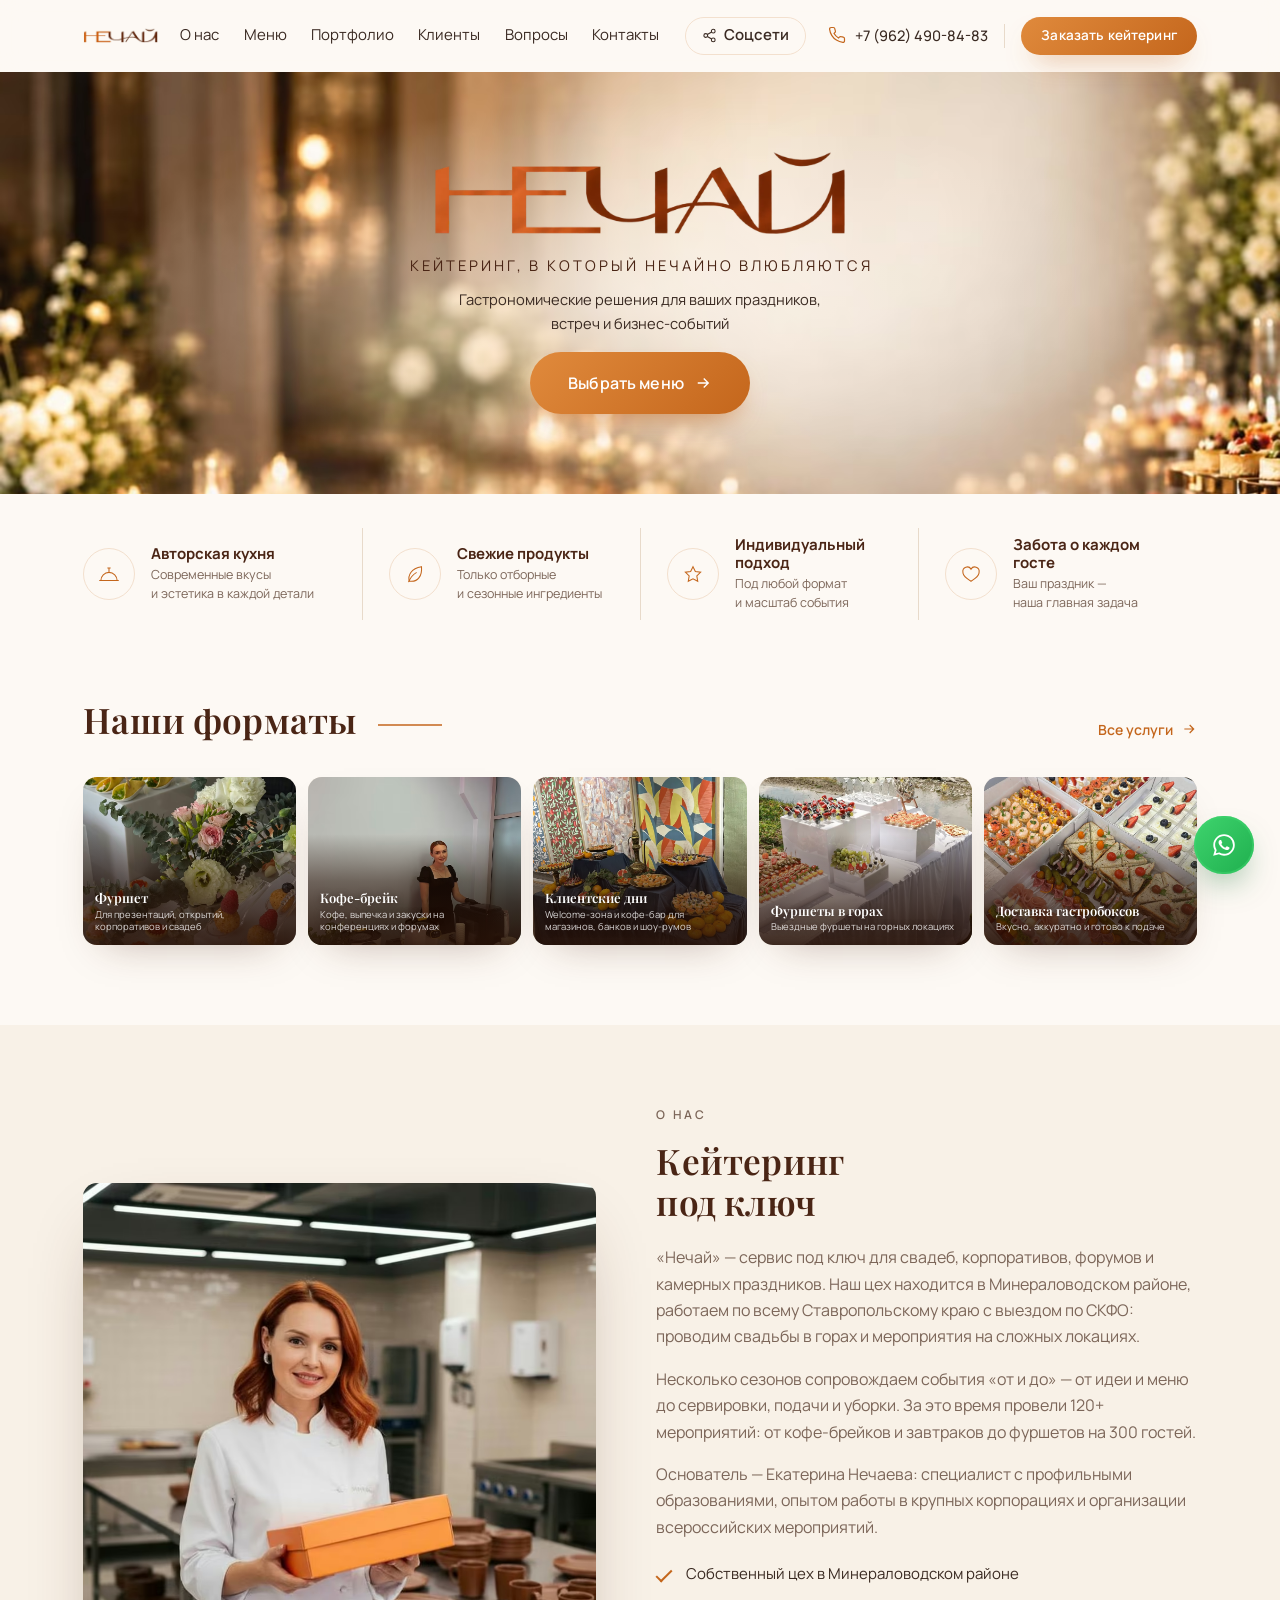
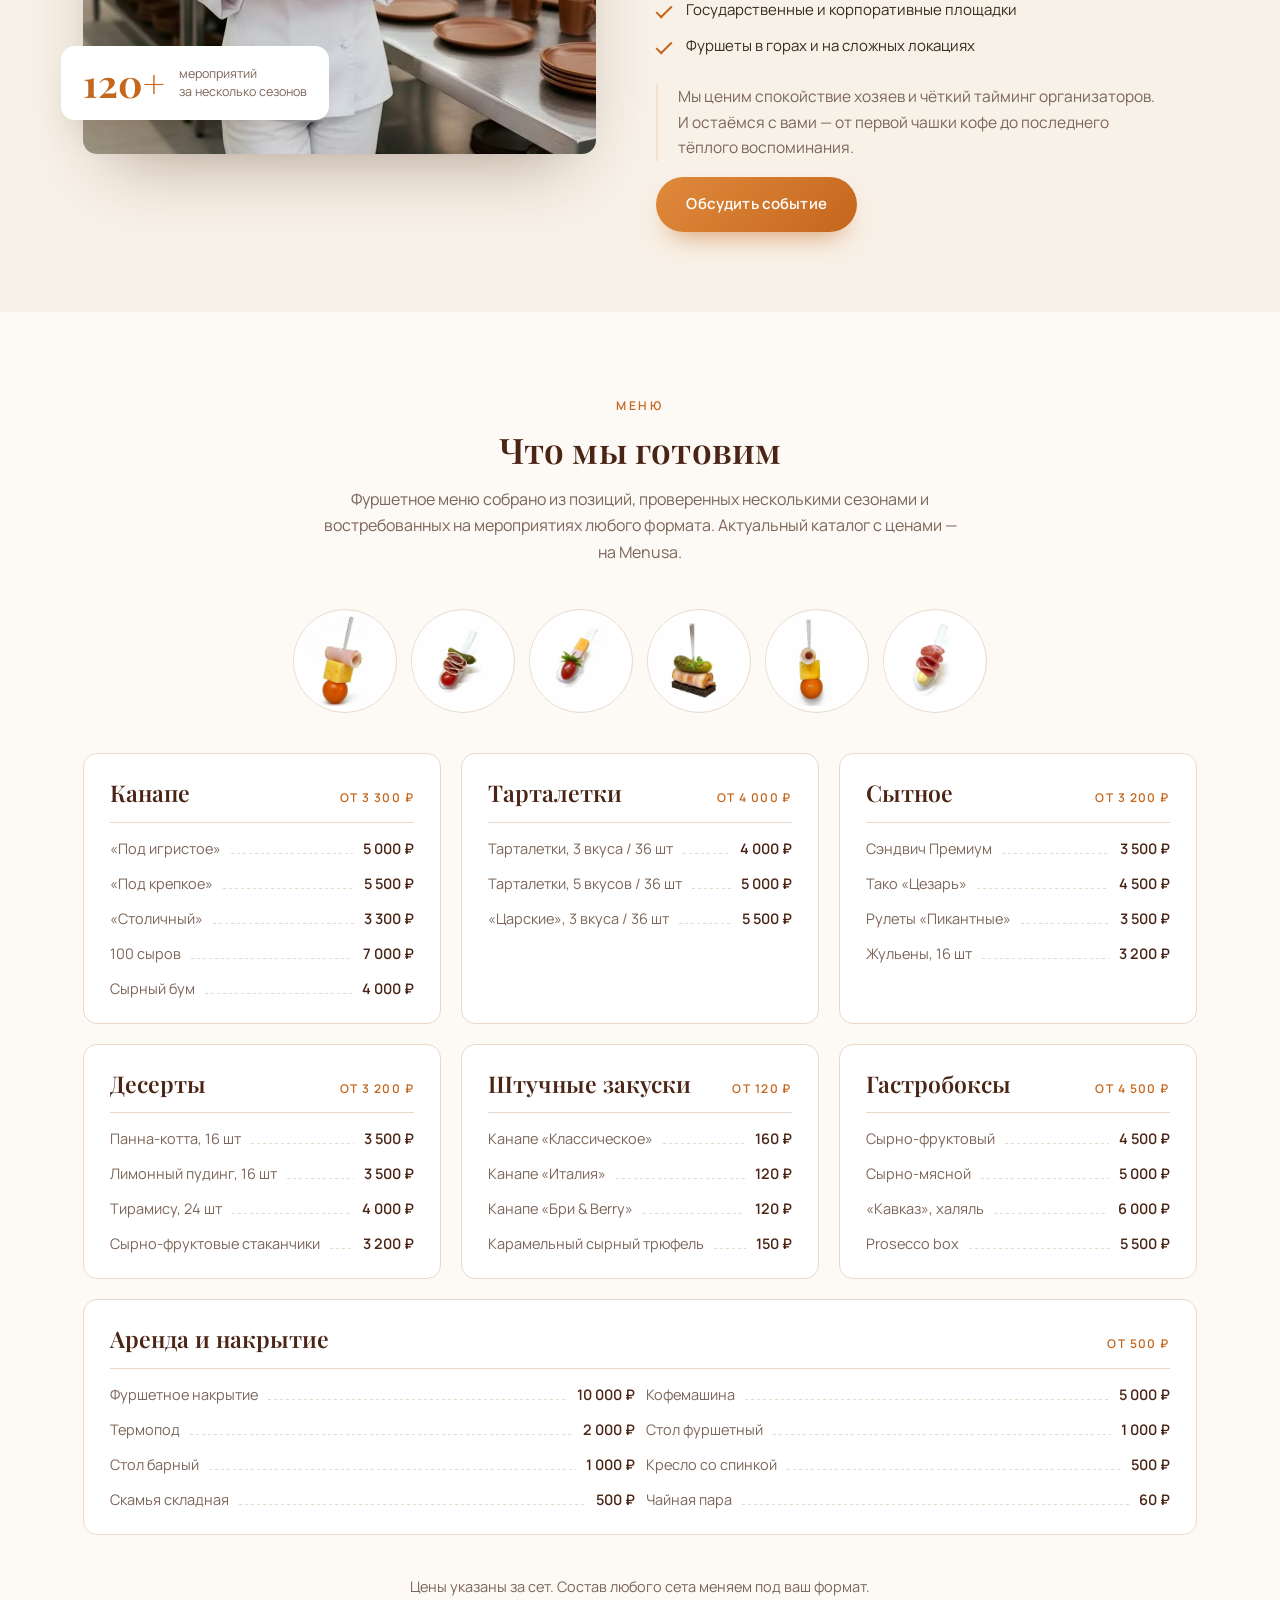
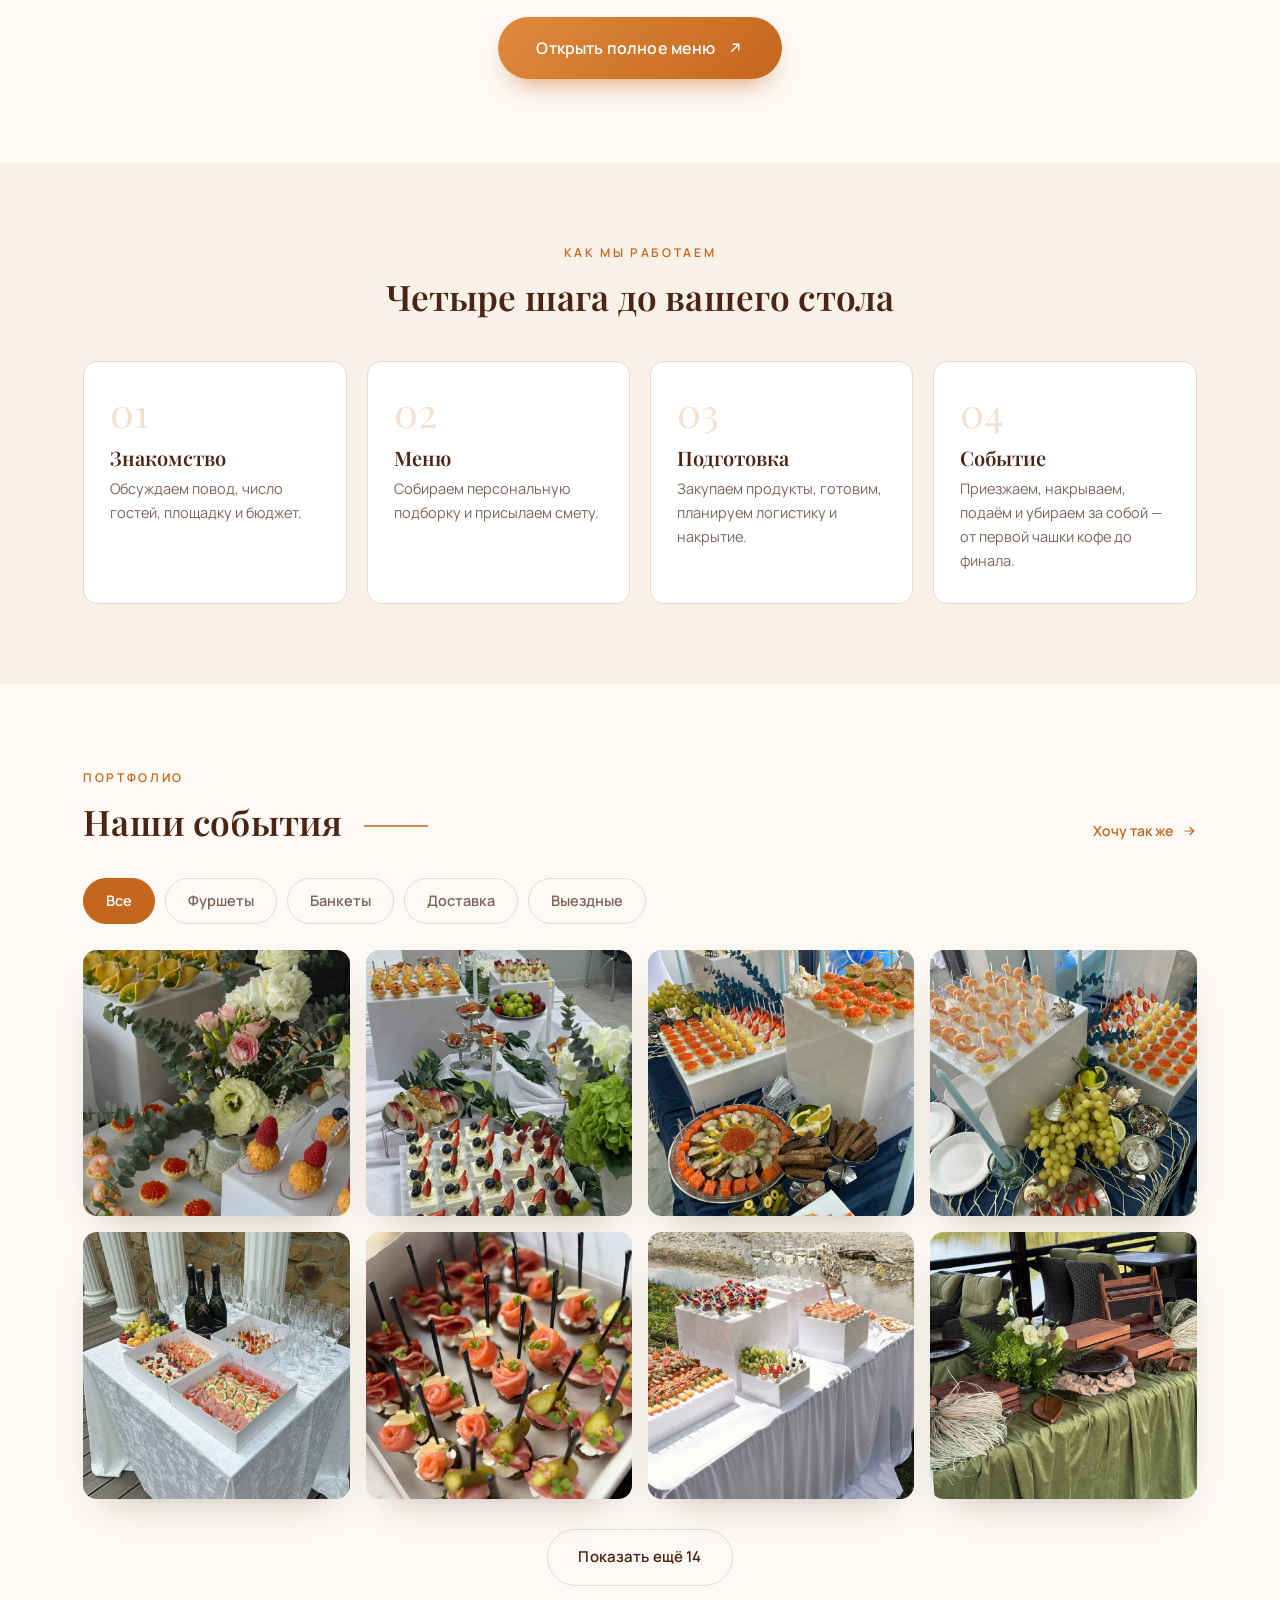
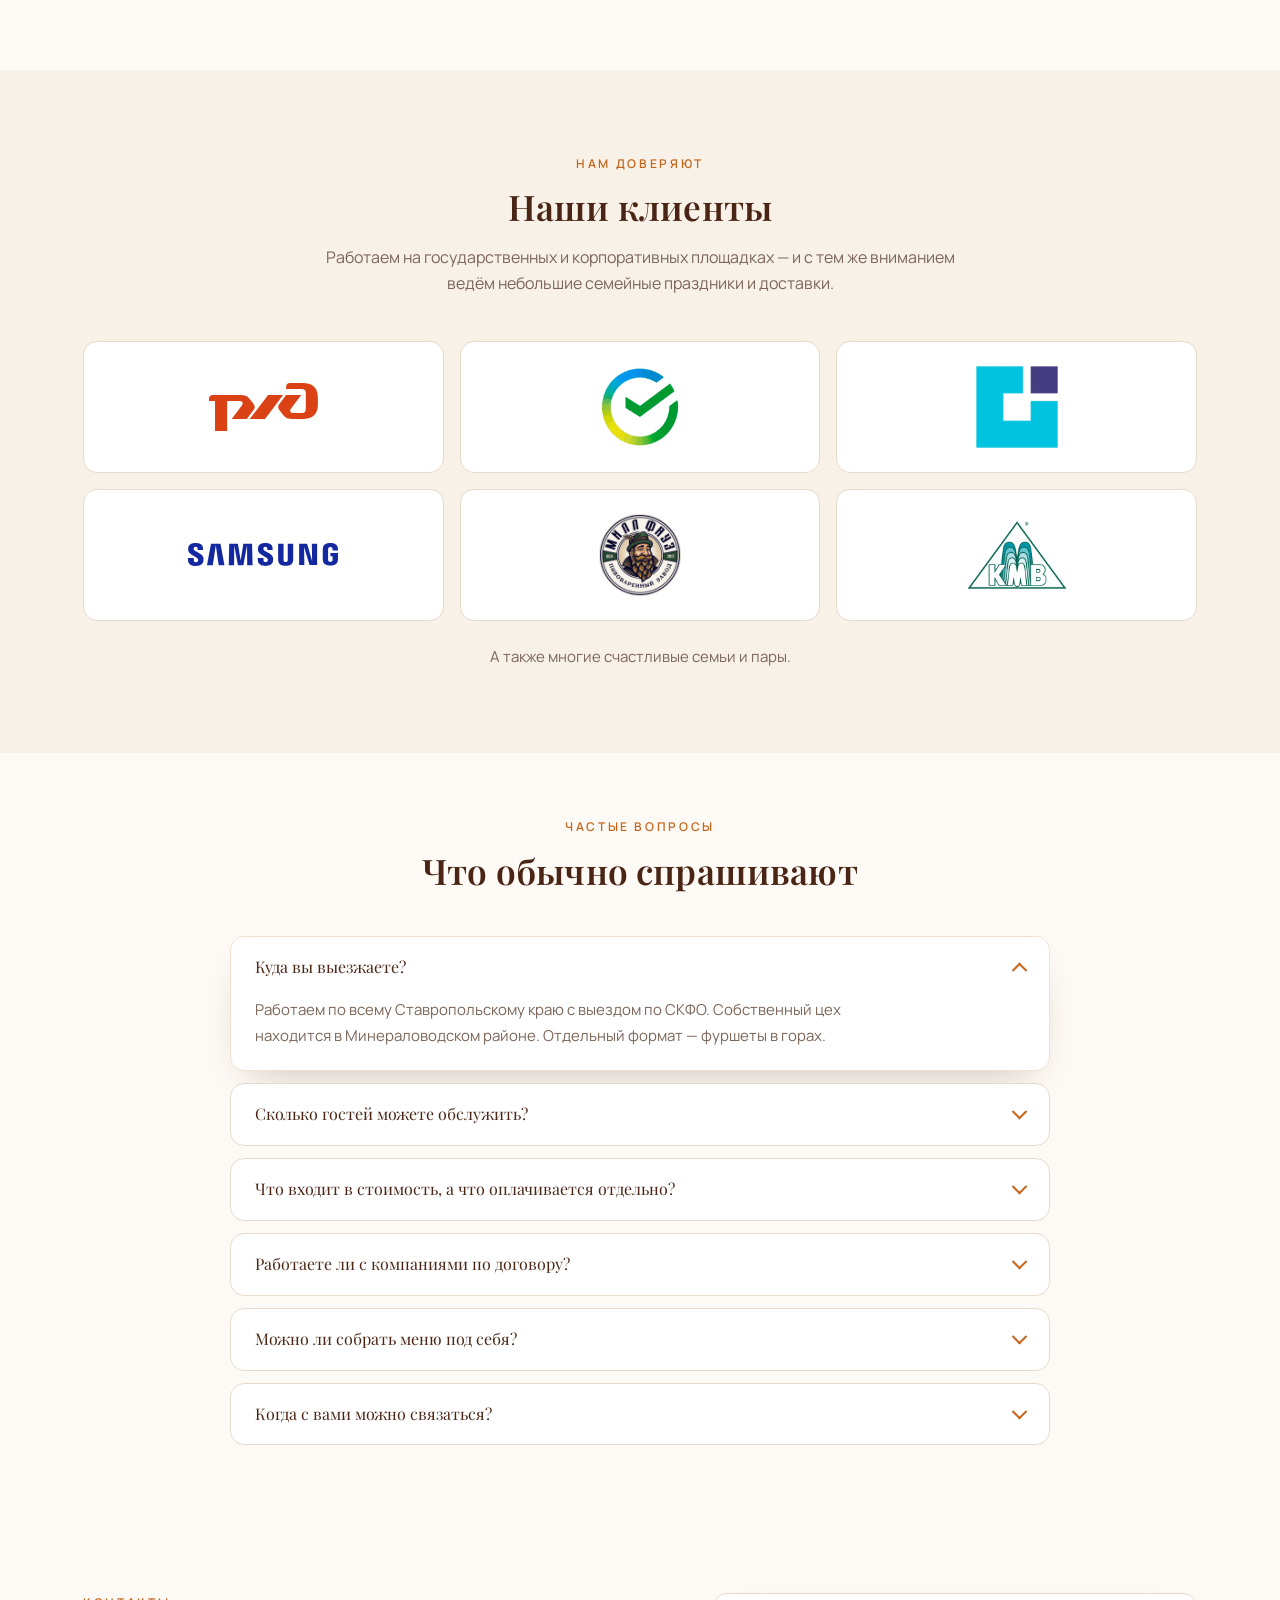
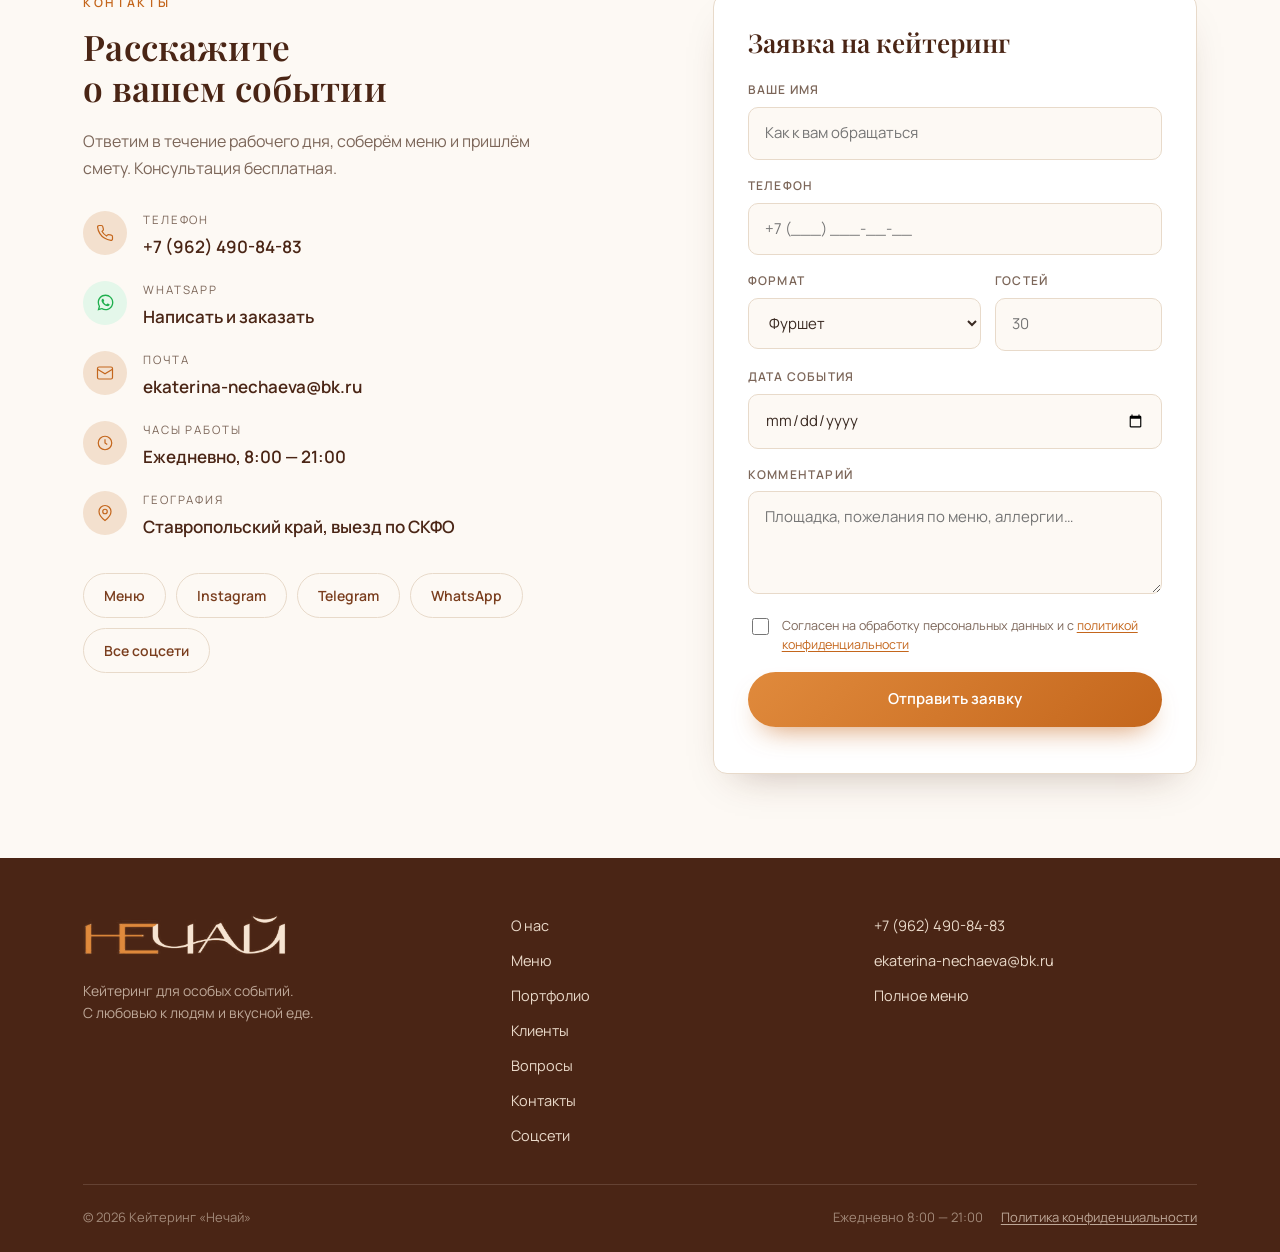
==== commit 88114aa2: "Версии у картинок, фуршет в горах в портфолио, форма без WhatsApp - ко всем адресам картинок добавле" ====
--- a/index.html
+++ b/index.html
@@ -29,7 +29,7 @@
 <link rel="preconnect" href="https://fonts.googleapis.com">
 <link rel="preconnect" href="https://fonts.gstatic.com" crossorigin>
 <link href="https://fonts.googleapis.com/css2?family=Playfair+Display:wght@400;500;600;700&family=Manrope:wght@300;400;500;600;700&family=Marck+Script&display=swap" rel="stylesheet">
-<link rel="stylesheet" href="css/style.css?v=24">
+<link rel="stylesheet" href="css/style.css?v=25">
 <script type="application/ld+json">
 {
   "@context": "https://schema.org",
@@ -93,7 +93,7 @@
 <header class="header" id="header">
   <div class="container header__inner">
     <a href="#hero" class="logo" aria-label="Нечай — на главную">
-      <img src="assets/img/logo.png" alt="НЕЧАЙ" class="logo__img" data-fallback="logo">
+      <img src="assets/img/logo.png?v=2" alt="НЕЧАЙ" class="logo__img" data-fallback="logo">
       <span class="logo__text" hidden><span>НЕ</span><span>ЧАЙ</span></span>
     </a>
 
@@ -129,16 +129,16 @@
 
   <div class="hero__scene" aria-hidden="true">
     <picture>
-      <source srcset="assets/img/hero-scene.avif" type="image/avif">
-      <img src="assets/img/hero-scene.webp" alt="">
+      <source srcset="assets/img/hero-scene.avif?v=2" type="image/avif">
+      <img src="assets/img/hero-scene.webp?v=2" alt="">
     </picture>
   </div>
 
   <div class="container hero__inner">
     <div class="hero__content">
       <picture class="hero__logo">
-        <source srcset="assets/img/hero-logo.avif" type="image/avif">
-        <img src="assets/img/hero-logo.webp" alt="НЕЧАЙ">
+        <source srcset="assets/img/hero-logo.avif?v=2" type="image/avif">
+        <img src="assets/img/hero-logo.webp?v=2" alt="НЕЧАЙ">
       </picture>
 
       <p class="hero__tagline">Кейтеринг, в который нечайно влюбляются</p>
@@ -205,27 +205,27 @@
 
     <div class="formats__grid">
       <a href="#menu" class="format-card">
-        <picture><source srcset="assets/img/format-1.avif" type="image/avif"><img src="assets/img/format-1.webp" alt="Фуршет" loading="lazy"></picture>
+        <picture><source srcset="assets/img/format-1.avif?v=2" type="image/avif"><img src="assets/img/format-1.webp?v=2" alt="Фуршет" loading="lazy"></picture>
         <div class="format-card__body"><h3>Фуршет</h3><p>Для презентаций, открытий, корпоративов и свадеб</p></div>
         <span class="format-card__go" aria-hidden="true"><svg viewBox="0 0 24 24" fill="none" stroke="currentColor" stroke-width="1.8"><path d="M5 12h14M13 6l6 6-6 6"/></svg></span>
       </a>
       <a href="#menu" class="format-card">
-        <picture><source srcset="assets/img/format-2.avif" type="image/avif"><img src="assets/img/format-2.webp" alt="Банкетный стол" loading="lazy"></picture>
+        <picture><source srcset="assets/img/format-2.avif?v=2" type="image/avif"><img src="assets/img/format-2.webp?v=2" alt="Банкетный стол" loading="lazy"></picture>
         <div class="format-card__body"><h3>Кофе-брейк</h3><p>Кофе, выпечка и закуски на конференциях и форумах</p></div>
         <span class="format-card__go" aria-hidden="true"><svg viewBox="0 0 24 24" fill="none" stroke="currentColor" stroke-width="1.8"><path d="M5 12h14M13 6l6 6-6 6"/></svg></span>
       </a>
       <a href="#menu" class="format-card">
-        <picture><source srcset="assets/img/format-3.avif" type="image/avif"><img src="assets/img/format-3.webp" alt="Клиентские дни" loading="lazy"></picture>
+        <picture><source srcset="assets/img/format-3.avif?v=2" type="image/avif"><img src="assets/img/format-3.webp?v=2" alt="Клиентские дни" loading="lazy"></picture>
         <div class="format-card__body"><h3>Клиентские дни</h3><p>Welcome-зона и кофе-бар для магазинов, банков и шоу-румов</p></div>
         <span class="format-card__go" aria-hidden="true"><svg viewBox="0 0 24 24" fill="none" stroke="currentColor" stroke-width="1.8"><path d="M5 12h14M13 6l6 6-6 6"/></svg></span>
       </a>
       <a href="#menu" class="format-card">
-        <picture><source srcset="assets/img/format-4.avif" type="image/avif"><img src="assets/img/format-4.webp" alt="Фуршеты в горах" loading="lazy"></picture>
+        <picture><source srcset="assets/img/format-4.avif?v=2" type="image/avif"><img src="assets/img/format-4.webp?v=2" alt="Фуршеты в горах" loading="lazy"></picture>
         <div class="format-card__body"><h3>Фуршеты в горах</h3><p>Выездные фуршеты на горных локациях</p></div>
         <span class="format-card__go" aria-hidden="true"><svg viewBox="0 0 24 24" fill="none" stroke="currentColor" stroke-width="1.8"><path d="M5 12h14M13 6l6 6-6 6"/></svg></span>
       </a>
       <a href="#menu" class="format-card">
-        <picture><source srcset="assets/img/format-5.avif" type="image/avif"><img src="assets/img/format-5.webp" alt="Доставка гастробоксов" loading="lazy"></picture>
+        <picture><source srcset="assets/img/format-5.avif?v=2" type="image/avif"><img src="assets/img/format-5.webp?v=2" alt="Доставка гастробоксов" loading="lazy"></picture>
         <div class="format-card__body"><h3>Доставка гастробоксов</h3><p>Вкусно, аккуратно и готово к подаче</p></div>
         <span class="format-card__go" aria-hidden="true"><svg viewBox="0 0 24 24" fill="none" stroke="currentColor" stroke-width="1.8"><path d="M5 12h14M13 6l6 6-6 6"/></svg></span>
       </a>
@@ -240,8 +240,8 @@
   <div class="container about__inner">
     <div class="about__media">
       <picture>
-        <source srcset="assets/img/about.avif" type="image/avif">
-        <img src="assets/img/about.webp" alt="Екатерина Нечаева в производственном цехе кейтеринга «Нечай»">
+        <source srcset="assets/img/about.avif?v=2" type="image/avif">
+        <img src="assets/img/about.webp?v=2" alt="Екатерина Нечаева в производственном цехе кейтеринга «Нечай»">
       </picture>
       <div class="about__badge"><strong>120+</strong><span>мероприятий<br>за несколько сезонов</span></div>
     </div>
@@ -272,12 +272,12 @@
     </div>
 
     <ul class="menu__canape" aria-label="Штучные закуски">
-      <li><picture><source srcset="assets/img/canape/1.avif" type="image/avif"><img src="assets/img/canape/1.webp" alt="Штучная закуска" loading="lazy"></picture></li>
-      <li><picture><source srcset="assets/img/canape/2.avif" type="image/avif"><img src="assets/img/canape/2.webp" alt="Штучная закуска" loading="lazy"></picture></li>
-      <li><picture><source srcset="assets/img/canape/3.avif" type="image/avif"><img src="assets/img/canape/3.webp" alt="Штучная закуска" loading="lazy"></picture></li>
-      <li><picture><source srcset="assets/img/canape/4.avif" type="image/avif"><img src="assets/img/canape/4.webp" alt="Штучная закуска" loading="lazy"></picture></li>
-      <li><picture><source srcset="assets/img/canape/5.avif" type="image/avif"><img src="assets/img/canape/5.webp" alt="Штучная закуска" loading="lazy"></picture></li>
-      <li><picture><source srcset="assets/img/canape/6.avif" type="image/avif"><img src="assets/img/canape/6.webp" alt="Штучная закуска" loading="lazy"></picture></li>
+      <li><picture><source srcset="assets/img/canape/1.avif?v=2" type="image/avif"><img src="assets/img/canape/1.webp?v=2" alt="Штучная закуска" loading="lazy"></picture></li>
+      <li><picture><source srcset="assets/img/canape/2.avif?v=2" type="image/avif"><img src="assets/img/canape/2.webp?v=2" alt="Штучная закуска" loading="lazy"></picture></li>
+      <li><picture><source srcset="assets/img/canape/3.avif?v=2" type="image/avif"><img src="assets/img/canape/3.webp?v=2" alt="Штучная закуска" loading="lazy"></picture></li>
+      <li><picture><source srcset="assets/img/canape/4.avif?v=2" type="image/avif"><img src="assets/img/canape/4.webp?v=2" alt="Штучная закуска" loading="lazy"></picture></li>
+      <li><picture><source srcset="assets/img/canape/5.avif?v=2" type="image/avif"><img src="assets/img/canape/5.webp?v=2" alt="Штучная закуска" loading="lazy"></picture></li>
+      <li><picture><source srcset="assets/img/canape/6.avif?v=2" type="image/avif"><img src="assets/img/canape/6.webp?v=2" alt="Штучная закуска" loading="lazy"></picture></li>
     </ul>
 
     <div class="menu__grid">
@@ -404,28 +404,28 @@
     </div>
 
     <div class="portfolio__grid" id="portfolioGrid">
-      <a class="pf" href="assets/img/portfolio/01.webp" data-lightbox data-cat="furshet"><picture><source srcset="assets/img/portfolio/01.avif" type="image/avif"><img src="assets/img/portfolio/01.webp" alt="Фуршет с цветочным декором" loading="lazy"></picture><span class="pf__cap">Фуршет с цветочным декором</span></a>
-      <a class="pf" href="assets/img/portfolio/02.webp" data-lightbox data-cat="furshet"><picture><source srcset="assets/img/portfolio/02.avif" type="image/avif"><img src="assets/img/portfolio/02.webp" alt="Ярусный фуршет" loading="lazy"></picture><span class="pf__cap">Ярусный фуршет</span></a>
-      <a class="pf" href="assets/img/portfolio/03.webp" data-lightbox data-cat="furshet"><picture><source srcset="assets/img/portfolio/03.avif" type="image/avif"><img src="assets/img/portfolio/03.webp" alt="Фуршет на корпоративе" loading="lazy"></picture><span class="pf__cap">Фуршет на корпоративе</span></a>
-      <a class="pf" href="assets/img/portfolio/04.webp" data-lightbox data-cat="furshet"><picture><source srcset="assets/img/portfolio/04.avif" type="image/avif"><img src="assets/img/portfolio/04.webp" alt="Канапе и фрукты" loading="lazy"></picture><span class="pf__cap">Канапе и фрукты</span></a>
-      <a class="pf" href="assets/img/portfolio/05.webp" data-lightbox data-cat="furshet"><picture><source srcset="assets/img/portfolio/05.avif" type="image/avif"><img src="assets/img/portfolio/05.webp" alt="Накрытие у колонн" loading="lazy"></picture><span class="pf__cap">Накрытие у колонн</span></a>
-      <a class="pf" href="assets/img/portfolio/06.webp" data-lightbox data-cat="furshet"><picture><source srcset="assets/img/portfolio/06.avif" type="image/avif"><img src="assets/img/portfolio/06.webp" alt="Канапе с лососем" loading="lazy"></picture><span class="pf__cap">Канапе с лососем</span></a>
-      <a class="pf" href="assets/img/portfolio/07.webp" data-lightbox data-cat="banket"><picture><source srcset="assets/img/portfolio/07.avif" type="image/avif"><img src="assets/img/portfolio/07.webp" alt="Банкетный стол на веранде" loading="lazy"></picture><span class="pf__cap">Банкетный стол на веранде</span></a>
-      <a class="pf" href="assets/img/portfolio/08.webp" data-lightbox data-cat="banket"><picture><source srcset="assets/img/portfolio/08.avif" type="image/avif"><img src="assets/img/portfolio/08.webp" alt="Закуски и цветы" loading="lazy"></picture><span class="pf__cap">Закуски и цветы</span></a>
-      <a class="pf" href="assets/img/portfolio/09.webp" data-lightbox data-cat="banket"><picture><source srcset="assets/img/portfolio/09.avif" type="image/avif"><img src="assets/img/portfolio/09.webp" alt="Фруктовая подача" loading="lazy"></picture><span class="pf__cap">Фруктовая подача</span></a>
-      <a class="pf" href="assets/img/portfolio/10.webp" data-lightbox data-cat="banket"><picture><source srcset="assets/img/portfolio/10.avif" type="image/avif"><img src="assets/img/portfolio/10.webp" alt="Восточный стол" loading="lazy"></picture><span class="pf__cap">Восточный стол</span></a>
-      <a class="pf" href="assets/img/portfolio/11.webp" data-lightbox data-cat="banket"><picture><source srcset="assets/img/portfolio/11.avif" type="image/avif"><img src="assets/img/portfolio/11.webp" alt="Тарталетки с икрой" loading="lazy"></picture><span class="pf__cap">Тарталетки с икрой</span></a>
-      <a class="pf" href="assets/img/portfolio/12.webp" data-lightbox data-cat="banket"><picture><source srcset="assets/img/portfolio/12.avif" type="image/avif"><img src="assets/img/portfolio/12.webp" alt="Десерты в бокалах" loading="lazy"></picture><span class="pf__cap">Десерты в бокалах</span></a>
-      <a class="pf" href="assets/img/portfolio/13.webp" data-lightbox data-cat="dostavka"><picture><source srcset="assets/img/portfolio/13.avif" type="image/avif"><img src="assets/img/portfolio/13.webp" alt="Гастробоксы" loading="lazy"></picture><span class="pf__cap">Гастробоксы</span></a>
-      <a class="pf" href="assets/img/portfolio/14.webp" data-lightbox data-cat="dostavka"><picture><source srcset="assets/img/portfolio/14.avif" type="image/avif"><img src="assets/img/portfolio/14.webp" alt="Канапе и сэндвичи в боксах" loading="lazy"></picture><span class="pf__cap">Канапе и сэндвичи в боксах</span></a>
-      <a class="pf" href="assets/img/portfolio/15.webp" data-lightbox data-cat="dostavka"><picture><source srcset="assets/img/portfolio/15.avif" type="image/avif"><img src="assets/img/portfolio/15.webp" alt="Сборка гастробокса" loading="lazy"></picture><span class="pf__cap">Сборка гастробокса</span></a>
-      <a class="pf" href="assets/img/portfolio/16.webp" data-lightbox data-cat="vyezd"><picture><source srcset="assets/img/portfolio/16.avif" type="image/avif"><img src="assets/img/portfolio/16.webp" alt="Стол в саду" loading="lazy"></picture><span class="pf__cap">Стол в саду</span></a>
-      <a class="pf" href="assets/img/portfolio/17.webp" data-lightbox data-cat="vyezd"><picture><source srcset="assets/img/portfolio/17.avif" type="image/avif"><img src="assets/img/portfolio/17.webp" alt="Фуршет среди деревьев" loading="lazy"></picture><span class="pf__cap">Фуршет среди деревьев</span></a>
-      <a class="pf" href="assets/img/portfolio/18.webp" data-lightbox data-cat="vyezd"><picture><source srcset="assets/img/portfolio/18.avif" type="image/avif"><img src="assets/img/portfolio/18.webp" alt="Свадебный фуршет на природе" loading="lazy"></picture><span class="pf__cap">Свадебный фуршет на природе</span></a>
-      <a class="pf" href="assets/img/portfolio/19.webp" data-lightbox data-cat="vyezd"><picture><source srcset="assets/img/portfolio/19.avif" type="image/avif"><img src="assets/img/portfolio/19.webp" alt="Выездное накрытие" loading="lazy"></picture><span class="pf__cap">Выездное накрытие</span></a>
-      <a class="pf" href="assets/img/portfolio/20.webp" data-lightbox data-cat="vyezd"><picture><source srcset="assets/img/portfolio/20.avif" type="image/avif"><img src="assets/img/portfolio/20.webp" alt="Welcome-зона на улице" loading="lazy"></picture><span class="pf__cap">Welcome-зона на улице</span></a>
-      <a class="pf" href="assets/img/portfolio/21.webp" data-lightbox data-cat="banket"><picture><source srcset="assets/img/portfolio/21.avif" type="image/avif"><img src="assets/img/portfolio/21.webp" alt="Кофе-брейк на деловой встрече" loading="lazy"></picture><span class="pf__cap">Деловая встреча</span></a>
-      <a class="pf" href="assets/img/portfolio/22.webp" data-lightbox data-cat="banket"><picture><source srcset="assets/img/portfolio/22.avif" type="image/avif"><img src="assets/img/portfolio/22.webp" alt="Обслуживание стенда на выставке" loading="lazy"></picture><span class="pf__cap">Стенд на выставке</span></a>
+      <a class="pf" href="assets/img/portfolio/01.webp?v=2" data-lightbox data-cat="furshet"><picture><source srcset="assets/img/portfolio/01.avif?v=2" type="image/avif"><img src="assets/img/portfolio/01.webp?v=2" alt="Фуршет с цветочным декором" loading="lazy"></picture><span class="pf__cap">Фуршет с цветочным декором</span></a>
+      <a class="pf" href="assets/img/portfolio/02.webp?v=2" data-lightbox data-cat="furshet"><picture><source srcset="assets/img/portfolio/02.avif?v=2" type="image/avif"><img src="assets/img/portfolio/02.webp?v=2" alt="Ярусный фуршет" loading="lazy"></picture><span class="pf__cap">Ярусный фуршет</span></a>
+      <a class="pf" href="assets/img/portfolio/03.webp?v=2" data-lightbox data-cat="furshet"><picture><source srcset="assets/img/portfolio/03.avif?v=2" type="image/avif"><img src="assets/img/portfolio/03.webp?v=2" alt="Фуршет на корпоративе" loading="lazy"></picture><span class="pf__cap">Фуршет на корпоративе</span></a>
+      <a class="pf" href="assets/img/portfolio/04.webp?v=2" data-lightbox data-cat="furshet"><picture><source srcset="assets/img/portfolio/04.avif?v=2" type="image/avif"><img src="assets/img/portfolio/04.webp?v=2" alt="Канапе и фрукты" loading="lazy"></picture><span class="pf__cap">Канапе и фрукты</span></a>
+      <a class="pf" href="assets/img/portfolio/05.webp?v=2" data-lightbox data-cat="furshet"><picture><source srcset="assets/img/portfolio/05.avif?v=2" type="image/avif"><img src="assets/img/portfolio/05.webp?v=2" alt="Накрытие у колонн" loading="lazy"></picture><span class="pf__cap">Накрытие у колонн</span></a>
+      <a class="pf" href="assets/img/portfolio/06.webp?v=2" data-lightbox data-cat="furshet"><picture><source srcset="assets/img/portfolio/06.avif?v=2" type="image/avif"><img src="assets/img/portfolio/06.webp?v=2" alt="Канапе с лососем" loading="lazy"></picture><span class="pf__cap">Канапе с лососем</span></a>
+      <a class="pf" href="assets/img/portfolio/23.webp?v=2" data-lightbox data-cat="furshet"><picture><source srcset="assets/img/portfolio/23.avif?v=2" type="image/avif"><img src="assets/img/portfolio/23.webp?v=2" alt="Фуршет в горах" loading="lazy"></picture><span class="pf__cap">Фуршет в горах</span></a>
+      <a class="pf" href="assets/img/portfolio/07.webp?v=2" data-lightbox data-cat="banket"><picture><source srcset="assets/img/portfolio/07.avif?v=2" type="image/avif"><img src="assets/img/portfolio/07.webp?v=2" alt="Банкетный стол на веранде" loading="lazy"></picture><span class="pf__cap">Банкетный стол на веранде</span></a>
+      <a class="pf" href="assets/img/portfolio/08.webp?v=2" data-lightbox data-cat="banket"><picture><source srcset="assets/img/portfolio/08.avif?v=2" type="image/avif"><img src="assets/img/portfolio/08.webp?v=2" alt="Закуски и цветы" loading="lazy"></picture><span class="pf__cap">Закуски и цветы</span></a>
+      <a class="pf" href="assets/img/portfolio/09.webp?v=2" data-lightbox data-cat="banket"><picture><source srcset="assets/img/portfolio/09.avif?v=2" type="image/avif"><img src="assets/img/portfolio/09.webp?v=2" alt="Фруктовая подача" loading="lazy"></picture><span class="pf__cap">Фруктовая подача</span></a>
+      <a class="pf" href="assets/img/portfolio/11.webp?v=2" data-lightbox data-cat="banket"><picture><source srcset="assets/img/portfolio/11.avif?v=2" type="image/avif"><img src="assets/img/portfolio/11.webp?v=2" alt="Тарталетки с икрой" loading="lazy"></picture><span class="pf__cap">Тарталетки с икрой</span></a>
+      <a class="pf" href="assets/img/portfolio/12.webp?v=2" data-lightbox data-cat="banket"><picture><source srcset="assets/img/portfolio/12.avif?v=2" type="image/avif"><img src="assets/img/portfolio/12.webp?v=2" alt="Десерты в бокалах" loading="lazy"></picture><span class="pf__cap">Десерты в бокалах</span></a>
+      <a class="pf" href="assets/img/portfolio/13.webp?v=2" data-lightbox data-cat="dostavka"><picture><source srcset="assets/img/portfolio/13.avif?v=2" type="image/avif"><img src="assets/img/portfolio/13.webp?v=2" alt="Гастробоксы" loading="lazy"></picture><span class="pf__cap">Гастробоксы</span></a>
+      <a class="pf" href="assets/img/portfolio/14.webp?v=2" data-lightbox data-cat="dostavka"><picture><source srcset="assets/img/portfolio/14.avif?v=2" type="image/avif"><img src="assets/img/portfolio/14.webp?v=2" alt="Канапе и сэндвичи в боксах" loading="lazy"></picture><span class="pf__cap">Канапе и сэндвичи в боксах</span></a>
+      <a class="pf" href="assets/img/portfolio/15.webp?v=2" data-lightbox data-cat="dostavka"><picture><source srcset="assets/img/portfolio/15.avif?v=2" type="image/avif"><img src="assets/img/portfolio/15.webp?v=2" alt="Сборка гастробокса" loading="lazy"></picture><span class="pf__cap">Сборка гастробокса</span></a>
+      <a class="pf" href="assets/img/portfolio/16.webp?v=2" data-lightbox data-cat="vyezd"><picture><source srcset="assets/img/portfolio/16.avif?v=2" type="image/avif"><img src="assets/img/portfolio/16.webp?v=2" alt="Стол в саду" loading="lazy"></picture><span class="pf__cap">Стол в саду</span></a>
+      <a class="pf" href="assets/img/portfolio/17.webp?v=2" data-lightbox data-cat="vyezd"><picture><source srcset="assets/img/portfolio/17.avif?v=2" type="image/avif"><img src="assets/img/portfolio/17.webp?v=2" alt="Фуршет среди деревьев" loading="lazy"></picture><span class="pf__cap">Фуршет среди деревьев</span></a>
+      <a class="pf" href="assets/img/portfolio/18.webp?v=2" data-lightbox data-cat="vyezd"><picture><source srcset="assets/img/portfolio/18.avif?v=2" type="image/avif"><img src="assets/img/portfolio/18.webp?v=2" alt="Свадебный фуршет на природе" loading="lazy"></picture><span class="pf__cap">Свадебный фуршет на природе</span></a>
+      <a class="pf" href="assets/img/portfolio/19.webp?v=2" data-lightbox data-cat="vyezd"><picture><source srcset="assets/img/portfolio/19.avif?v=2" type="image/avif"><img src="assets/img/portfolio/19.webp?v=2" alt="Выездное накрытие" loading="lazy"></picture><span class="pf__cap">Выездное накрытие</span></a>
+      <a class="pf" href="assets/img/portfolio/20.webp?v=2" data-lightbox data-cat="vyezd"><picture><source srcset="assets/img/portfolio/20.avif?v=2" type="image/avif"><img src="assets/img/portfolio/20.webp?v=2" alt="Welcome-зона на улице" loading="lazy"></picture><span class="pf__cap">Welcome-зона на улице</span></a>
+      <a class="pf" href="assets/img/portfolio/21.webp?v=2" data-lightbox data-cat="banket"><picture><source srcset="assets/img/portfolio/21.avif?v=2" type="image/avif"><img src="assets/img/portfolio/21.webp?v=2" alt="Кофе-брейк на деловой встрече" loading="lazy"></picture><span class="pf__cap">Деловая встреча</span></a>
+      <a class="pf" href="assets/img/portfolio/22.webp?v=2" data-lightbox data-cat="banket"><picture><source srcset="assets/img/portfolio/22.avif?v=2" type="image/avif"><img src="assets/img/portfolio/22.webp?v=2" alt="Обслуживание стенда на выставке" loading="lazy"></picture><span class="pf__cap">Стенд на выставке</span></a>
     </div>
 
     <div class="portfolio__more">
@@ -445,12 +445,12 @@
     </div>
 
     <ul class="clients__grid">
-      <li><img class="clients__logo" src="assets/img/clients/rzd.svg" alt="РЖД" loading="lazy"></li>
-      <li><img class="clients__logo clients__logo--mark" src="assets/img/clients/sberbank.png" alt="Сбербанк" loading="lazy"></li>
-      <li><img class="clients__logo clients__logo--mark" src="assets/img/clients/mspbank.png" alt="МСП Банк" loading="lazy"></li>
-      <li><img class="clients__logo clients__logo--wide" src="assets/img/clients/samsung.svg" alt="Samsung" loading="lazy"></li>
-      <li><img class="clients__logo clients__logo--mark" src="assets/img/clients/millfauz.png" alt="Милл Фауз" loading="lazy"></li>
-      <li><img class="clients__logo clients__logo--mark" src="assets/img/clients/novoterskaya.png" alt="Новотерская целебная" loading="lazy"></li>
+      <li><img class="clients__logo" src="assets/img/clients/rzd.svg?v=2" alt="РЖД" loading="lazy"></li>
+      <li><img class="clients__logo clients__logo--mark" src="assets/img/clients/sberbank.png?v=2" alt="Сбербанк" loading="lazy"></li>
+      <li><img class="clients__logo clients__logo--mark" src="assets/img/clients/mspbank.png?v=2" alt="МСП Банк" loading="lazy"></li>
+      <li><img class="clients__logo clients__logo--wide" src="assets/img/clients/samsung.svg?v=2" alt="Samsung" loading="lazy"></li>
+      <li><img class="clients__logo clients__logo--mark" src="assets/img/clients/millfauz.png?v=2" alt="Милл Фауз" loading="lazy"></li>
+      <li><img class="clients__logo clients__logo--mark" src="assets/img/clients/novoterskaya.png?v=2" alt="Новотерская целебная" loading="lazy"></li>
     </ul>
 
     <p class="clients__note">А также многие счастливые семьи и пары.</p>
@@ -593,7 +593,7 @@
   <div class="container footer__inner">
     <div class="footer__brand">
       <span class="logo logo--footer">
-        <img src="assets/img/logo-light.png" alt="НЕЧАЙ" class="logo__img" data-fallback="logo">
+        <img src="assets/img/logo-light.png?v=2" alt="НЕЧАЙ" class="logo__img" data-fallback="logo">
         <span class="logo__text" hidden><span>НЕ</span><span>ЧАЙ</span></span>
       </span>
       <p>Кейтеринг для особых событий.<br>С любовью к людям и вкусной еде.</p>
@@ -637,7 +637,7 @@
   <span>Заказать в WhatsApp</span>
 </a>
 
-<script src="js/main.js?v=24"></script>
+<script src="js/main.js?v=25"></script>
 <noscript><div><img src="https://mc.yandex.ru/watch/112389037" style="position:absolute;left:-9999px" alt=""></div></noscript>
 </body>
 </html>
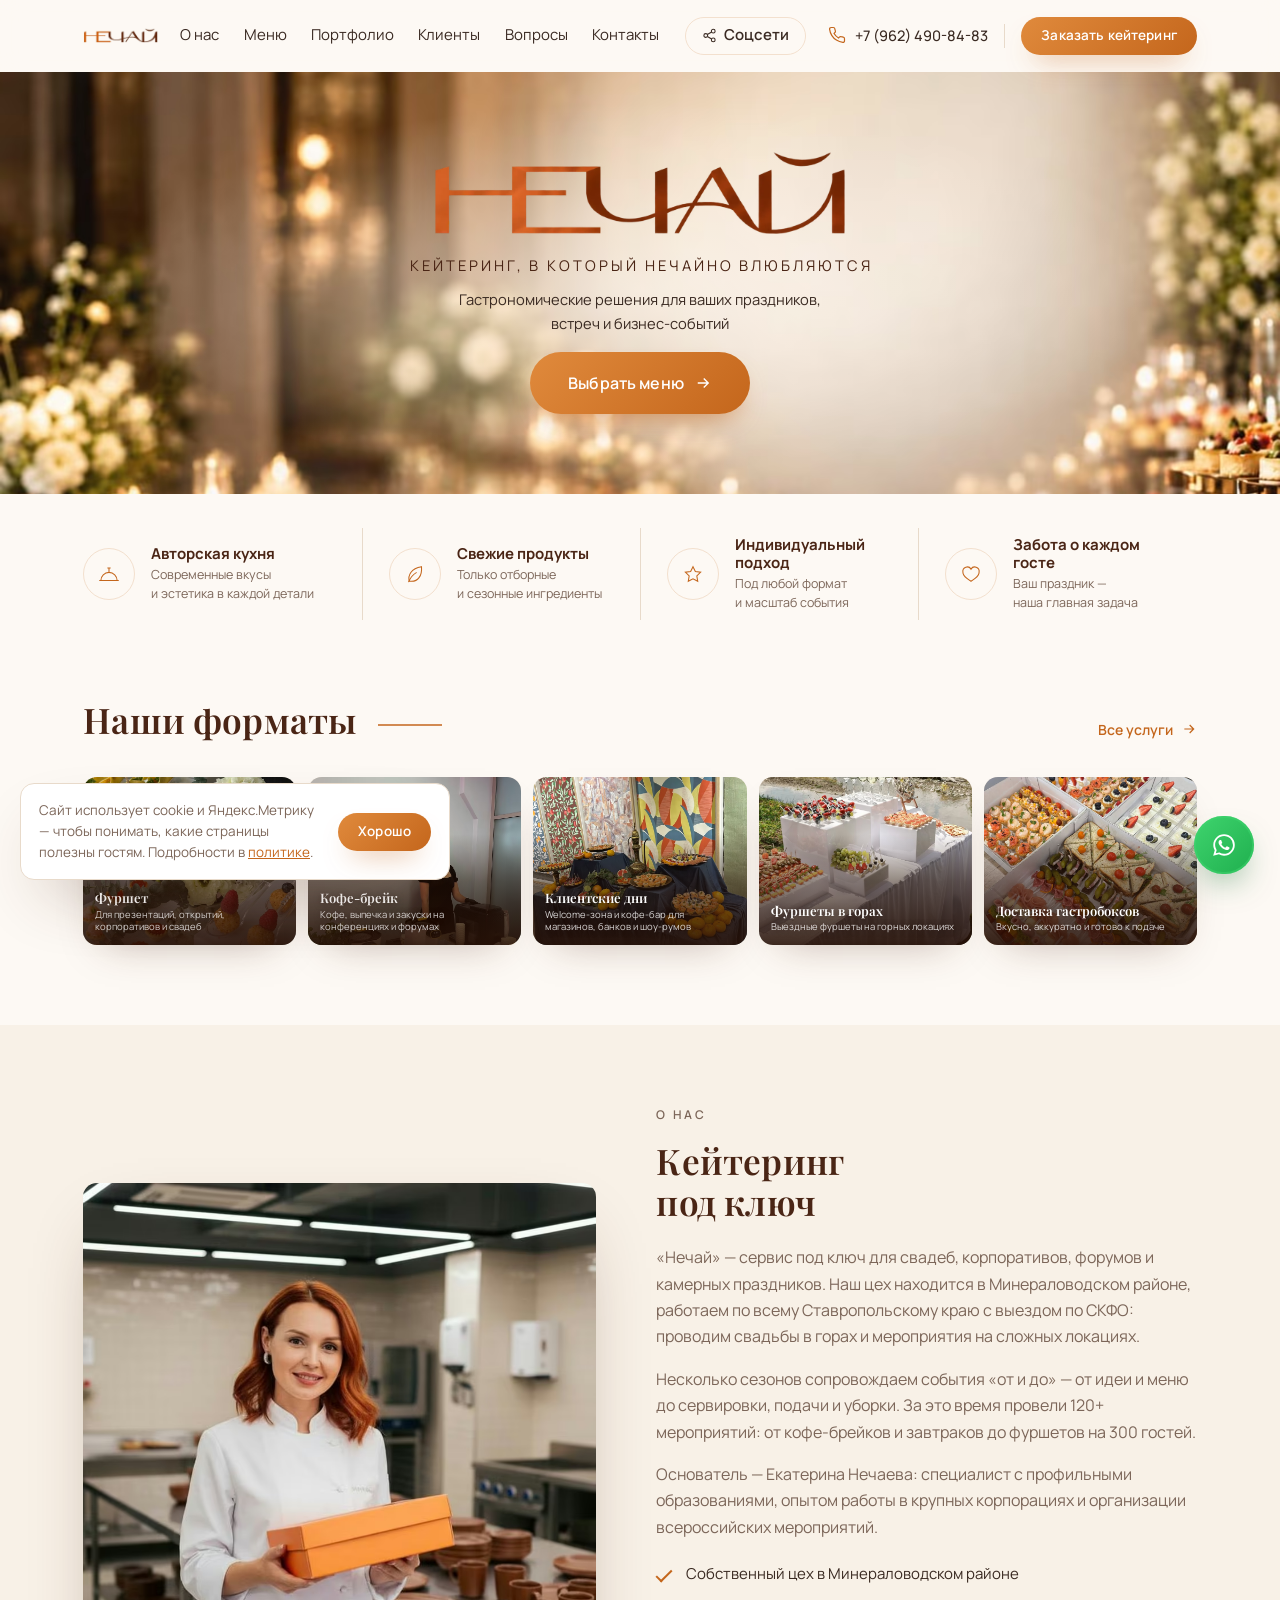
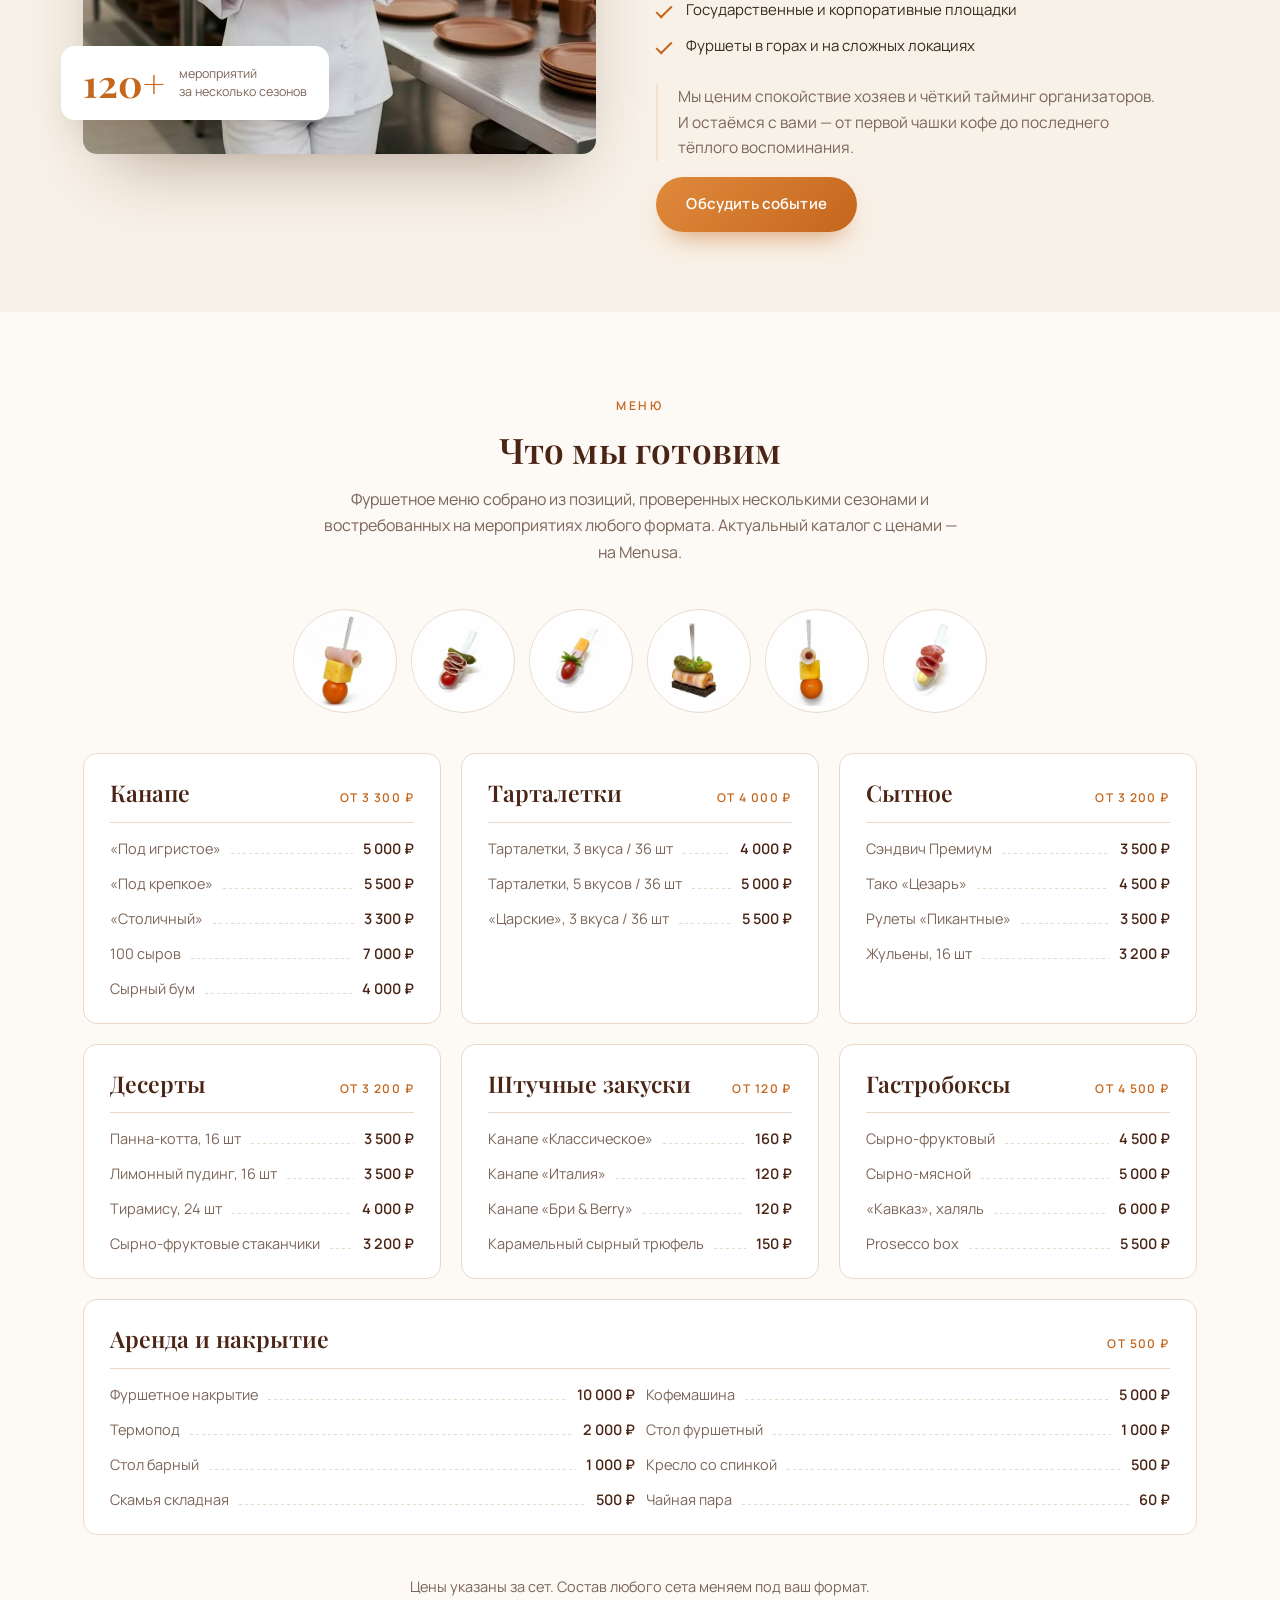
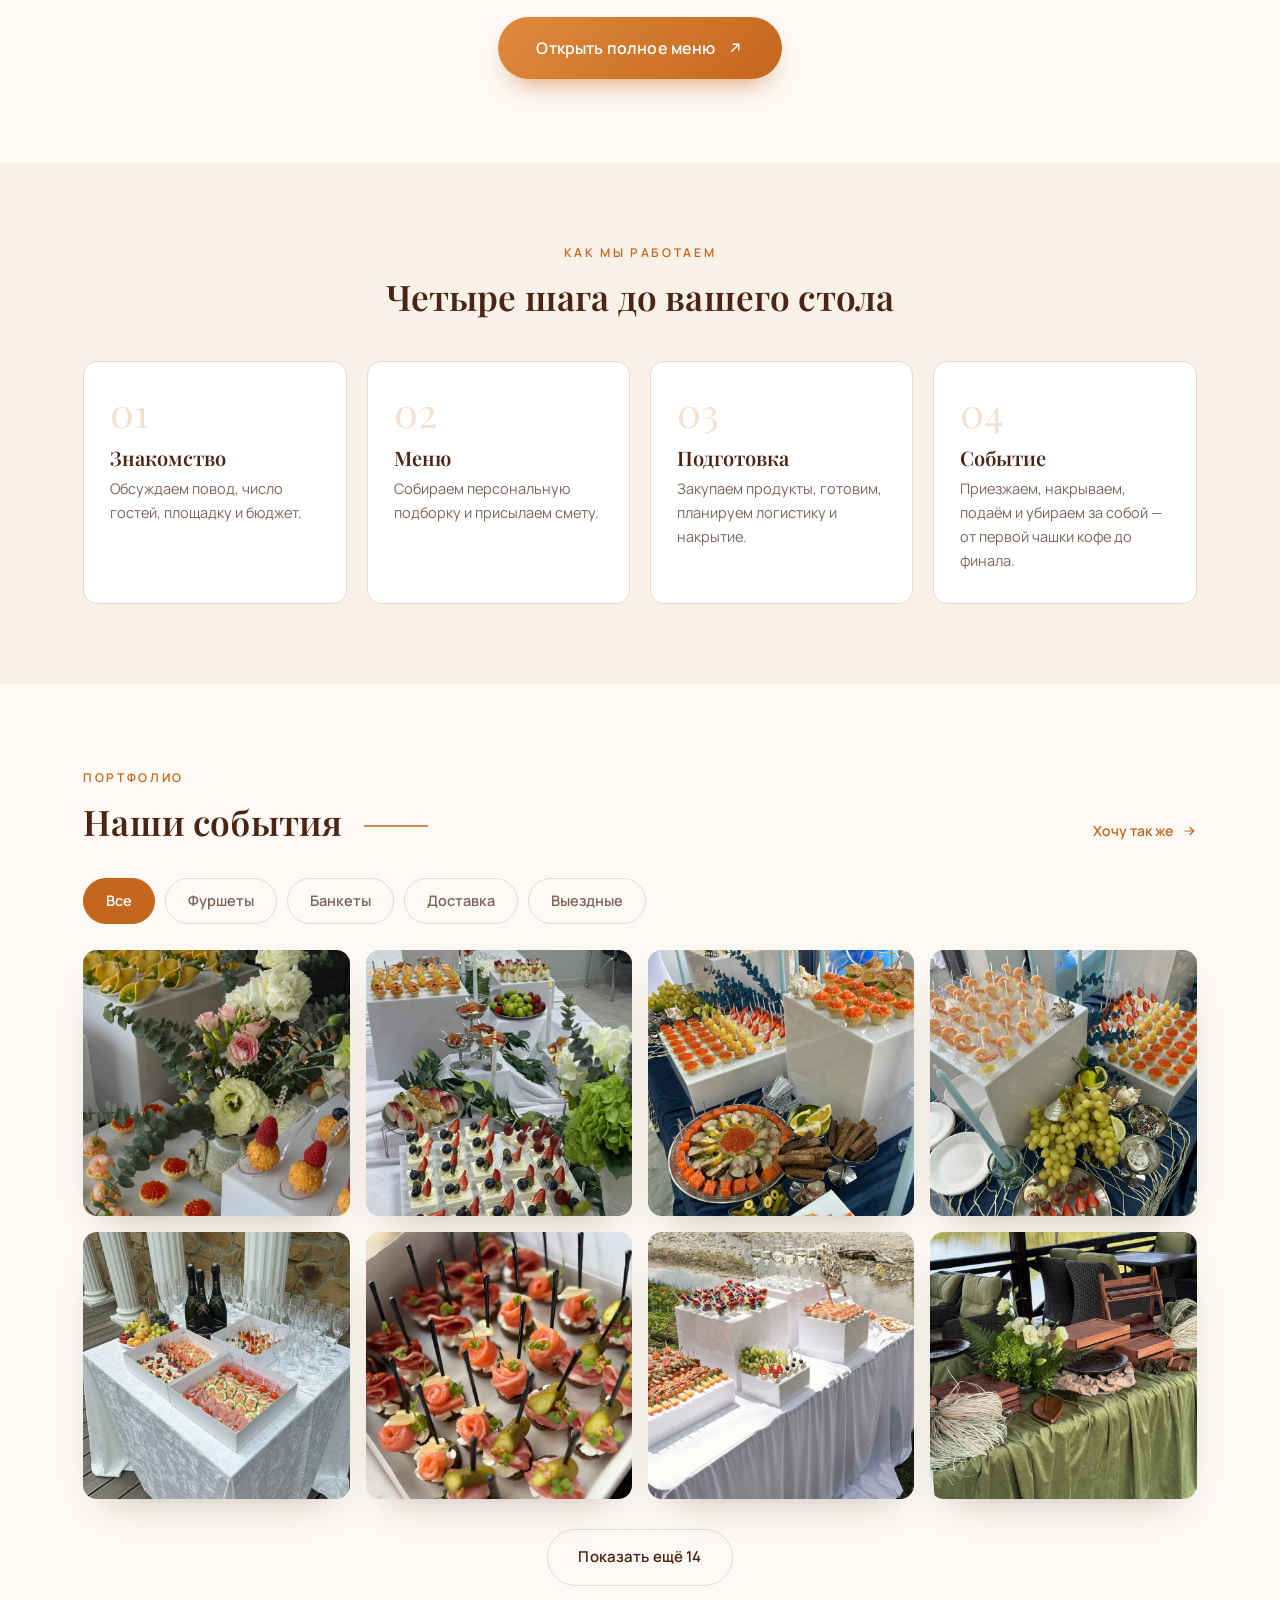
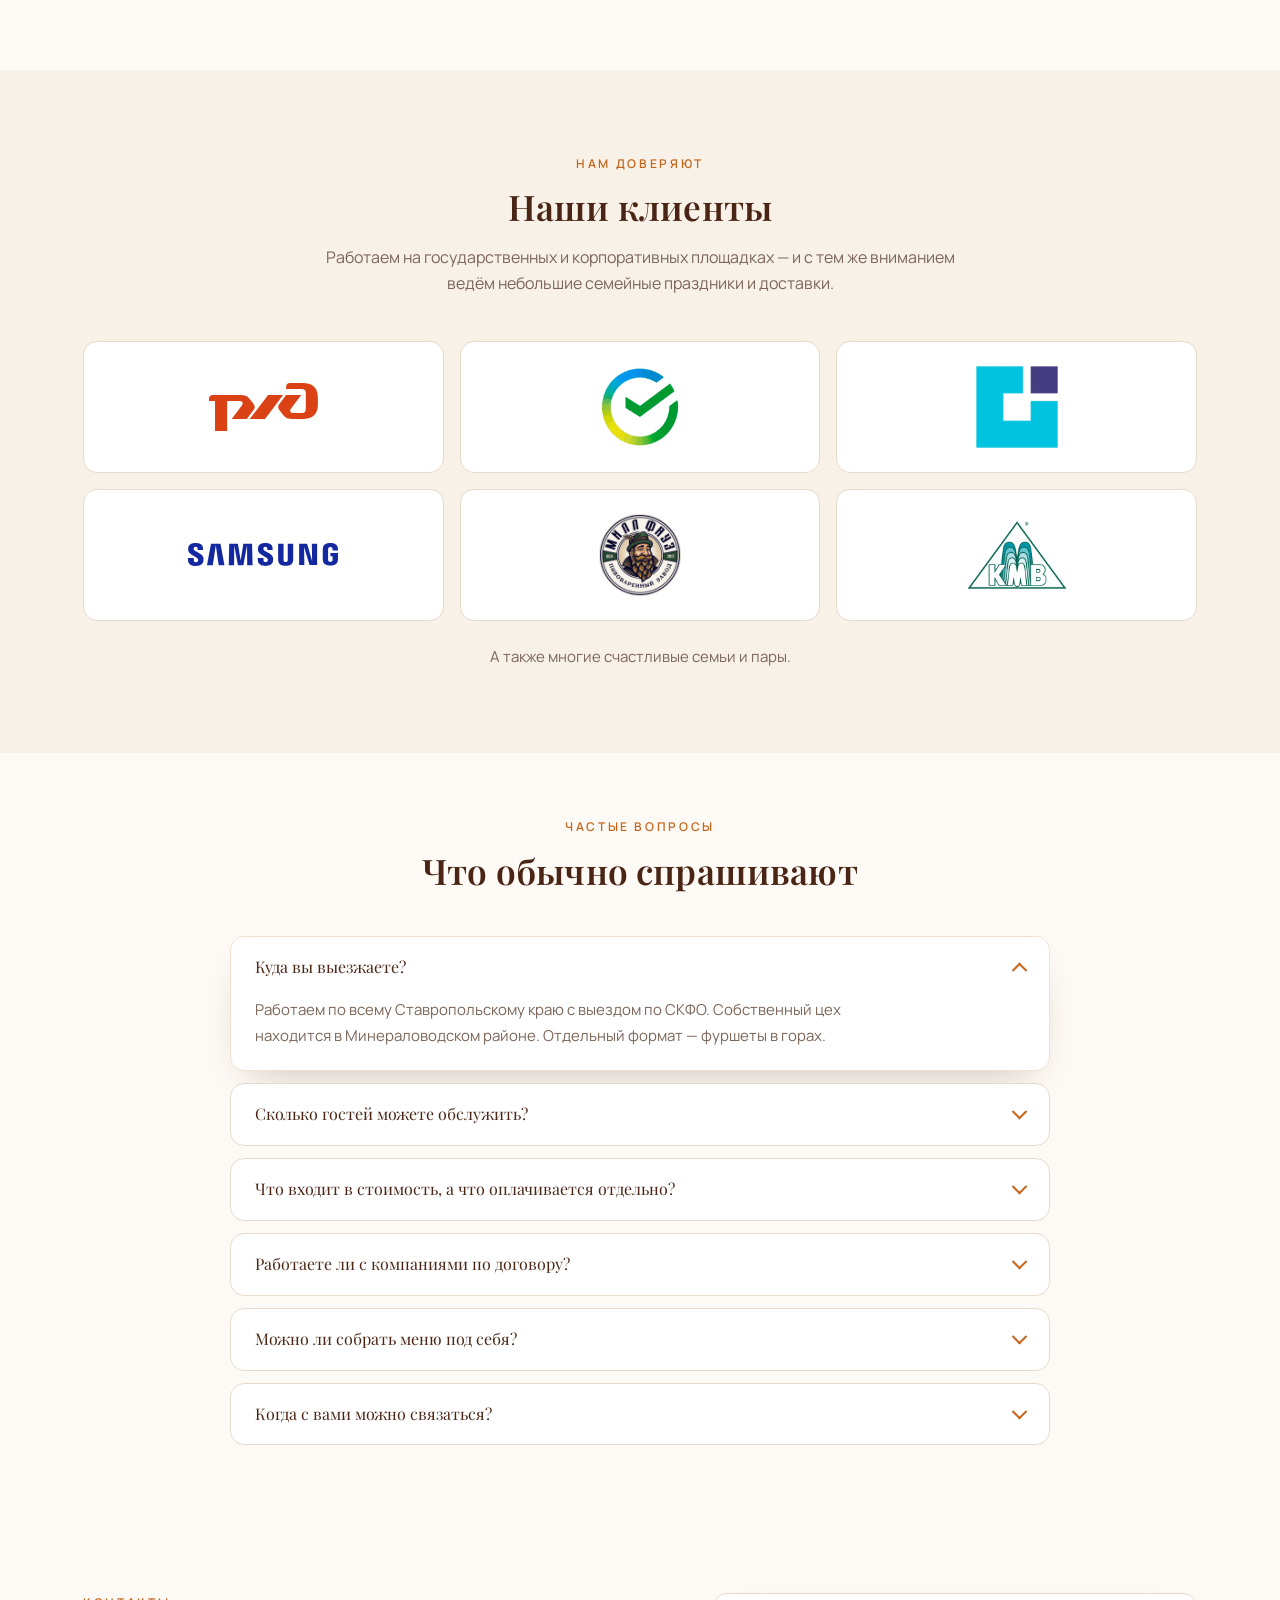
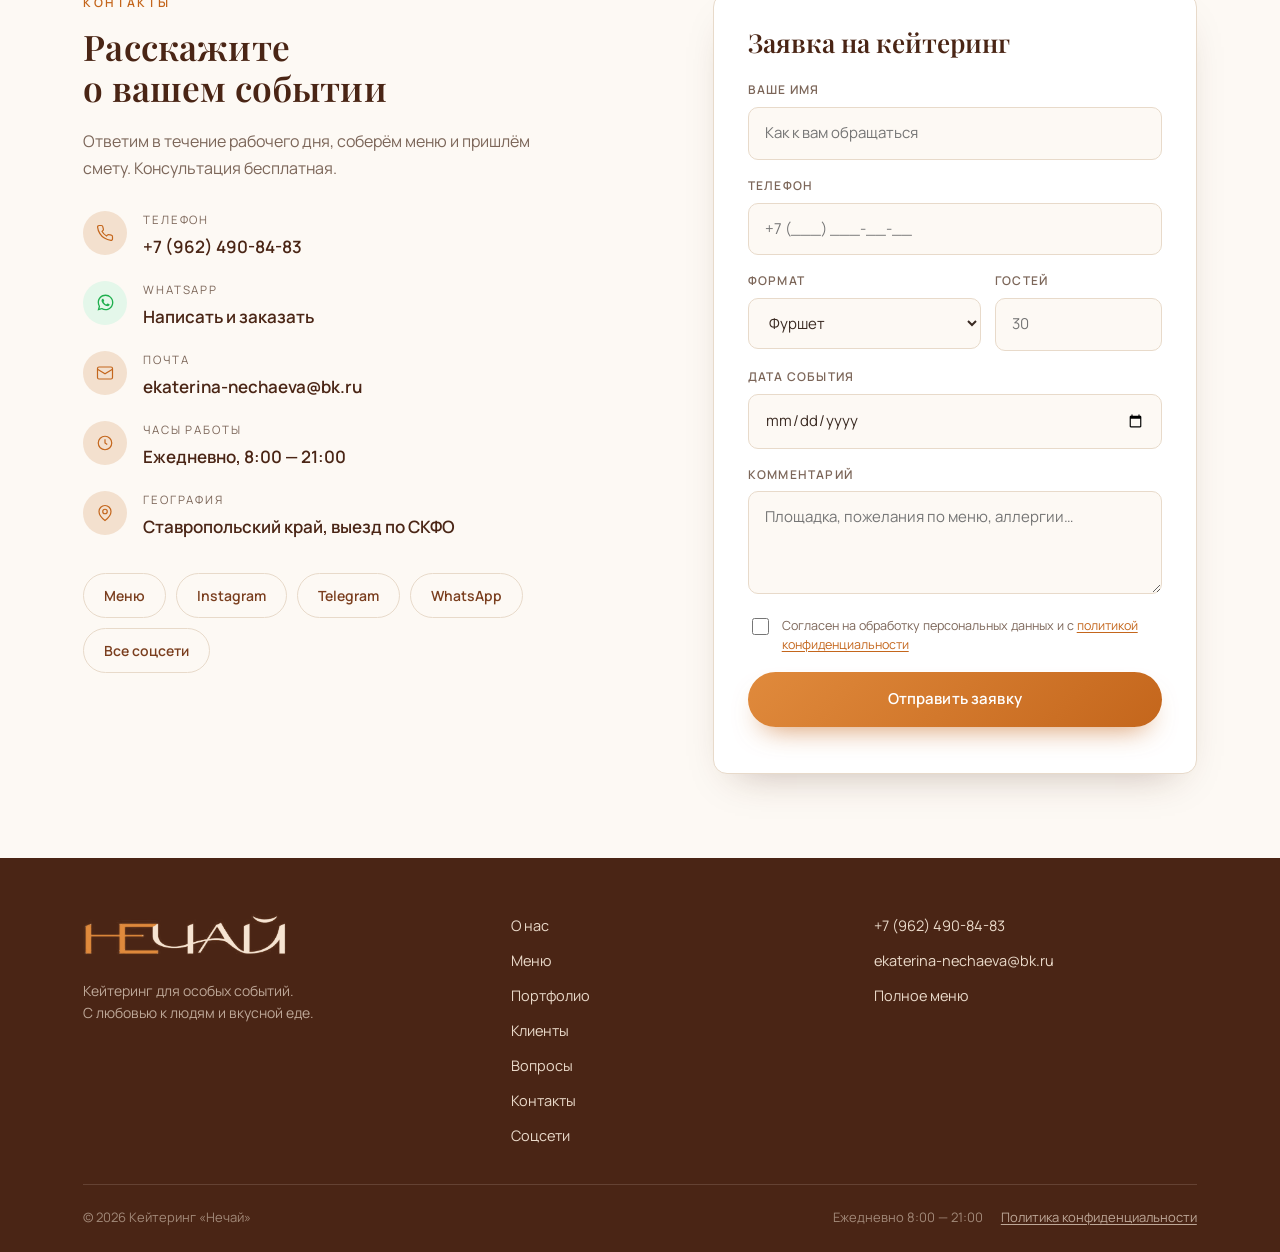
==== commit 91863b5c: "Уведомление про cookie Прямого требования показывать его в России нет, но сайт ставит cookie Метрики" ====
--- a/index.html
+++ b/index.html
@@ -29,7 +29,7 @@
 <link rel="preconnect" href="https://fonts.googleapis.com">
 <link rel="preconnect" href="https://fonts.gstatic.com" crossorigin>
 <link href="https://fonts.googleapis.com/css2?family=Playfair+Display:wght@400;500;600;700&family=Manrope:wght@300;400;500;600;700&family=Marck+Script&display=swap" rel="stylesheet">
-<link rel="stylesheet" href="css/style.css?v=25">
+<link rel="stylesheet" href="css/style.css?v=27">
 <script type="application/ld+json">
 {
   "@context": "https://schema.org",
@@ -637,7 +637,14 @@
   <span>Заказать в WhatsApp</span>
 </a>
 
-<script src="js/main.js?v=25"></script>
+<!-- уведомление про cookie -->
+<div class="cookie" id="cookieNote" role="region" aria-label="Уведомление о cookie" hidden>
+  <p>Сайт использует cookie и Яндекс.Метрику — чтобы понимать, какие страницы
+     полезны гостям. Подробности в <a href="privacy.html#cookie">политике</a>.</p>
+  <button type="button" class="btn btn--primary btn--sm" id="cookieOk">Хорошо</button>
+</div>
+
+<script src="js/main.js?v=27"></script>
 <noscript><div><img src="https://mc.yandex.ru/watch/112389037" style="position:absolute;left:-9999px" alt=""></div></noscript>
 </body>
 </html>
--- a/css/style.css
+++ b/css/style.css
@@ -1134,3 +1134,38 @@
   .faq__answer{ padding:0 18px 18px; }
   .faq__answer p{ font-size:14.5px; }
 }
+
+/* ============================================================
+   УВЕДОМЛЕНИЕ ПРО COOKIE
+   ============================================================ */
+.cookie{
+  position:fixed; z-index:95; left:20px; bottom:20px;
+  width:min(430px, calc(100vw - 40px));
+  display:flex; align-items:center; gap:14px; flex-wrap:wrap;
+  padding:16px 18px;
+  background:var(--white); border:1px solid var(--line);
+  border-radius:var(--radius); box-shadow:var(--shadow-lg);
+  animation:cookie-in .45s var(--ease) both;
+}
+.cookie p{
+  flex:1 1 200px; margin:0;
+  font-size:13.5px; line-height:1.55; color:var(--ink-soft);
+}
+.cookie a{ color:var(--orange); text-decoration:underline; }
+.cookie .btn{ flex:none; }
+
+@keyframes cookie-in{
+  from{ opacity:0; transform:translateY(16px); }
+  to  { opacity:1; transform:none; }
+}
+
+/* На узком экране полоса растягивается на всю ширину и закрыла бы
+   кнопку WhatsApp — поэтому кнопка поднимается ровно на её высоту. */
+@media (max-width:700px){
+  .cookie{ left:12px; right:12px; bottom:12px; width:auto; }
+  .wa-fab{ bottom:calc(26px + var(--cookie-h, 0px)); }
+}
+
+@media (prefers-reduced-motion: reduce){
+  .cookie{ animation:none; }
+}
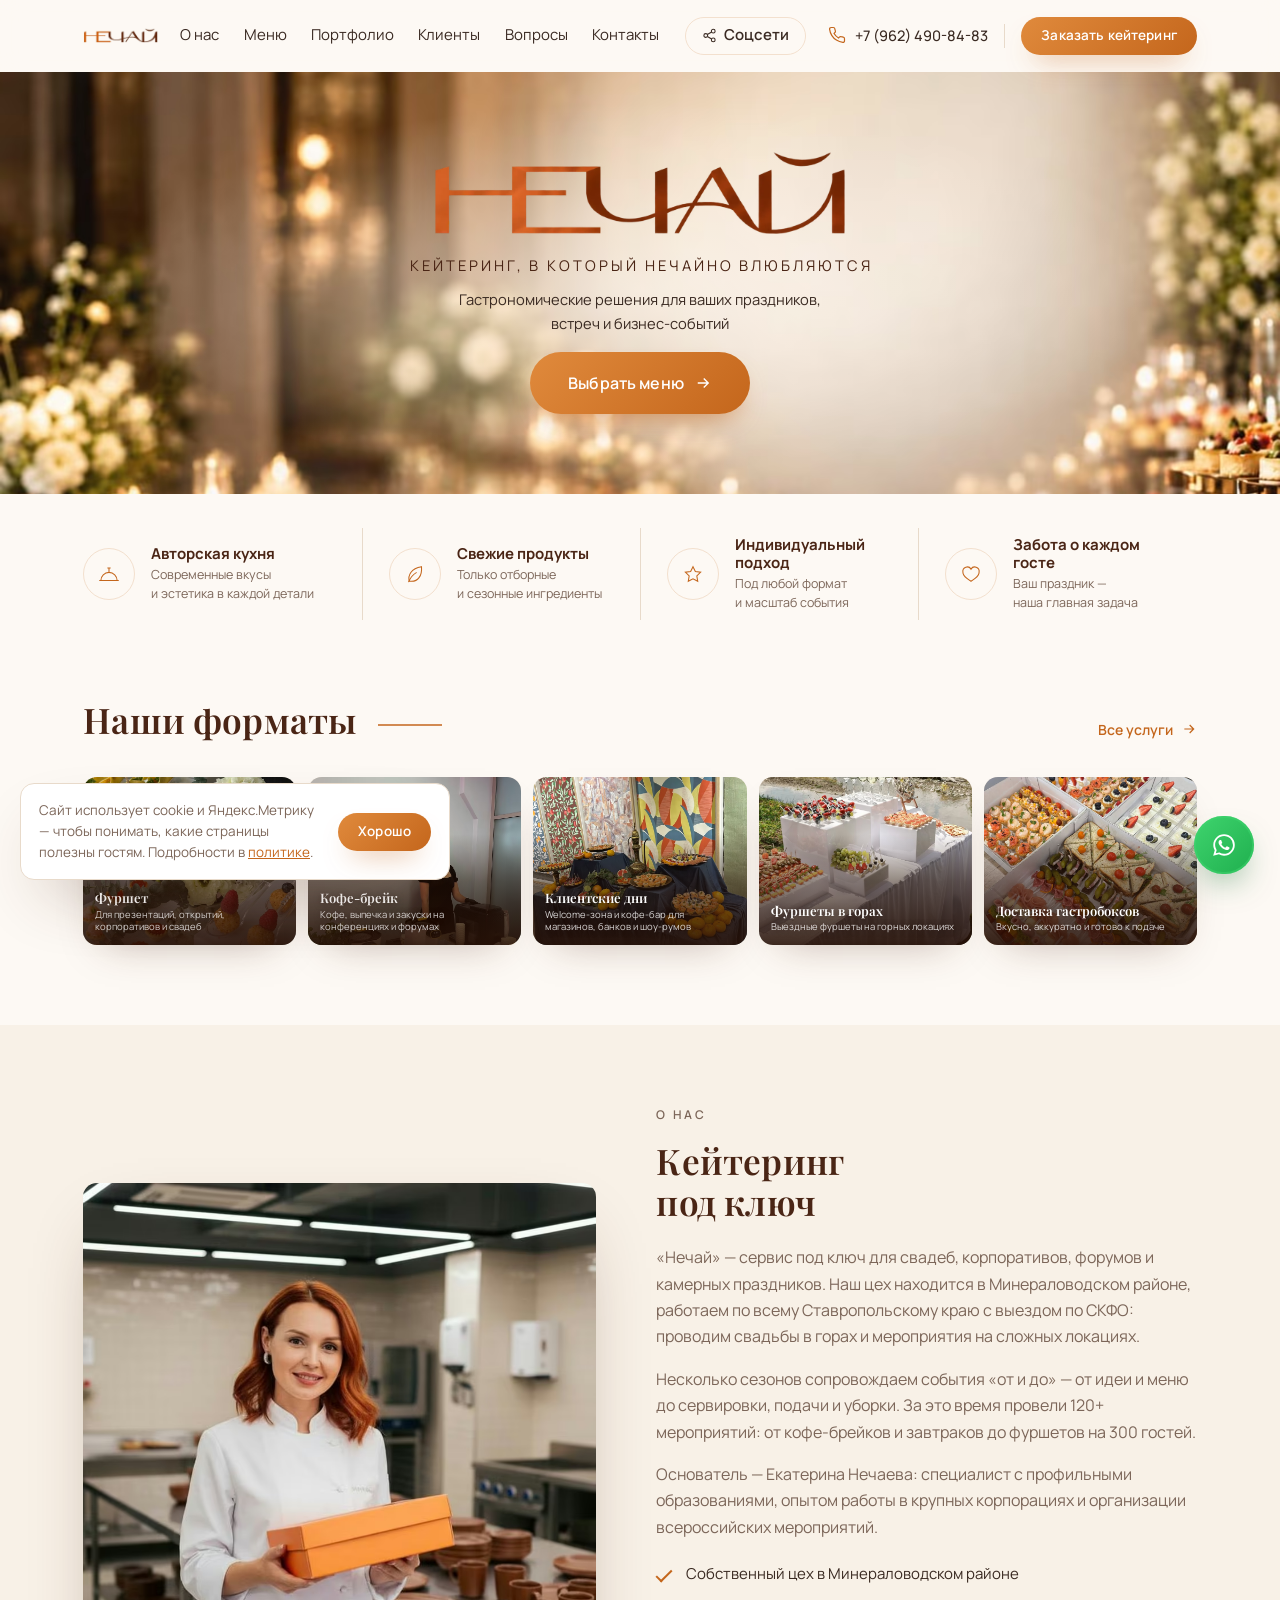
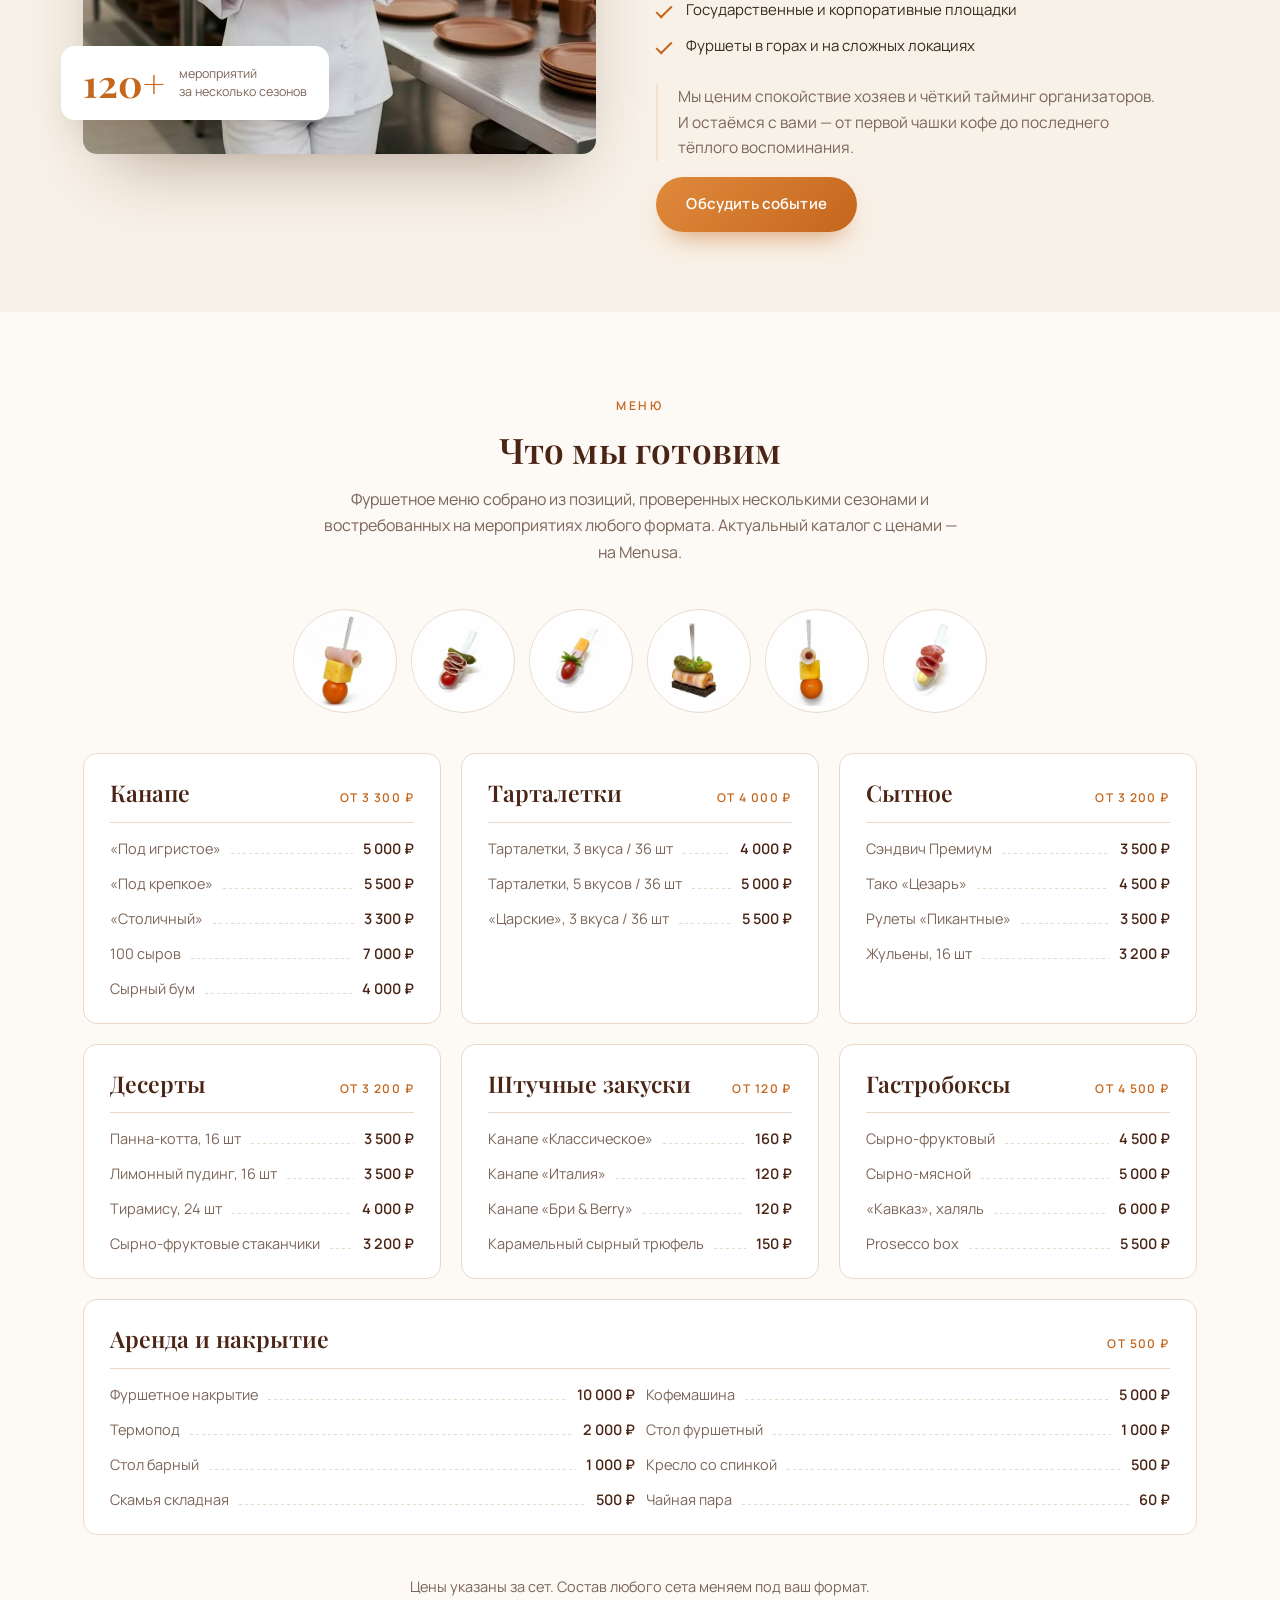
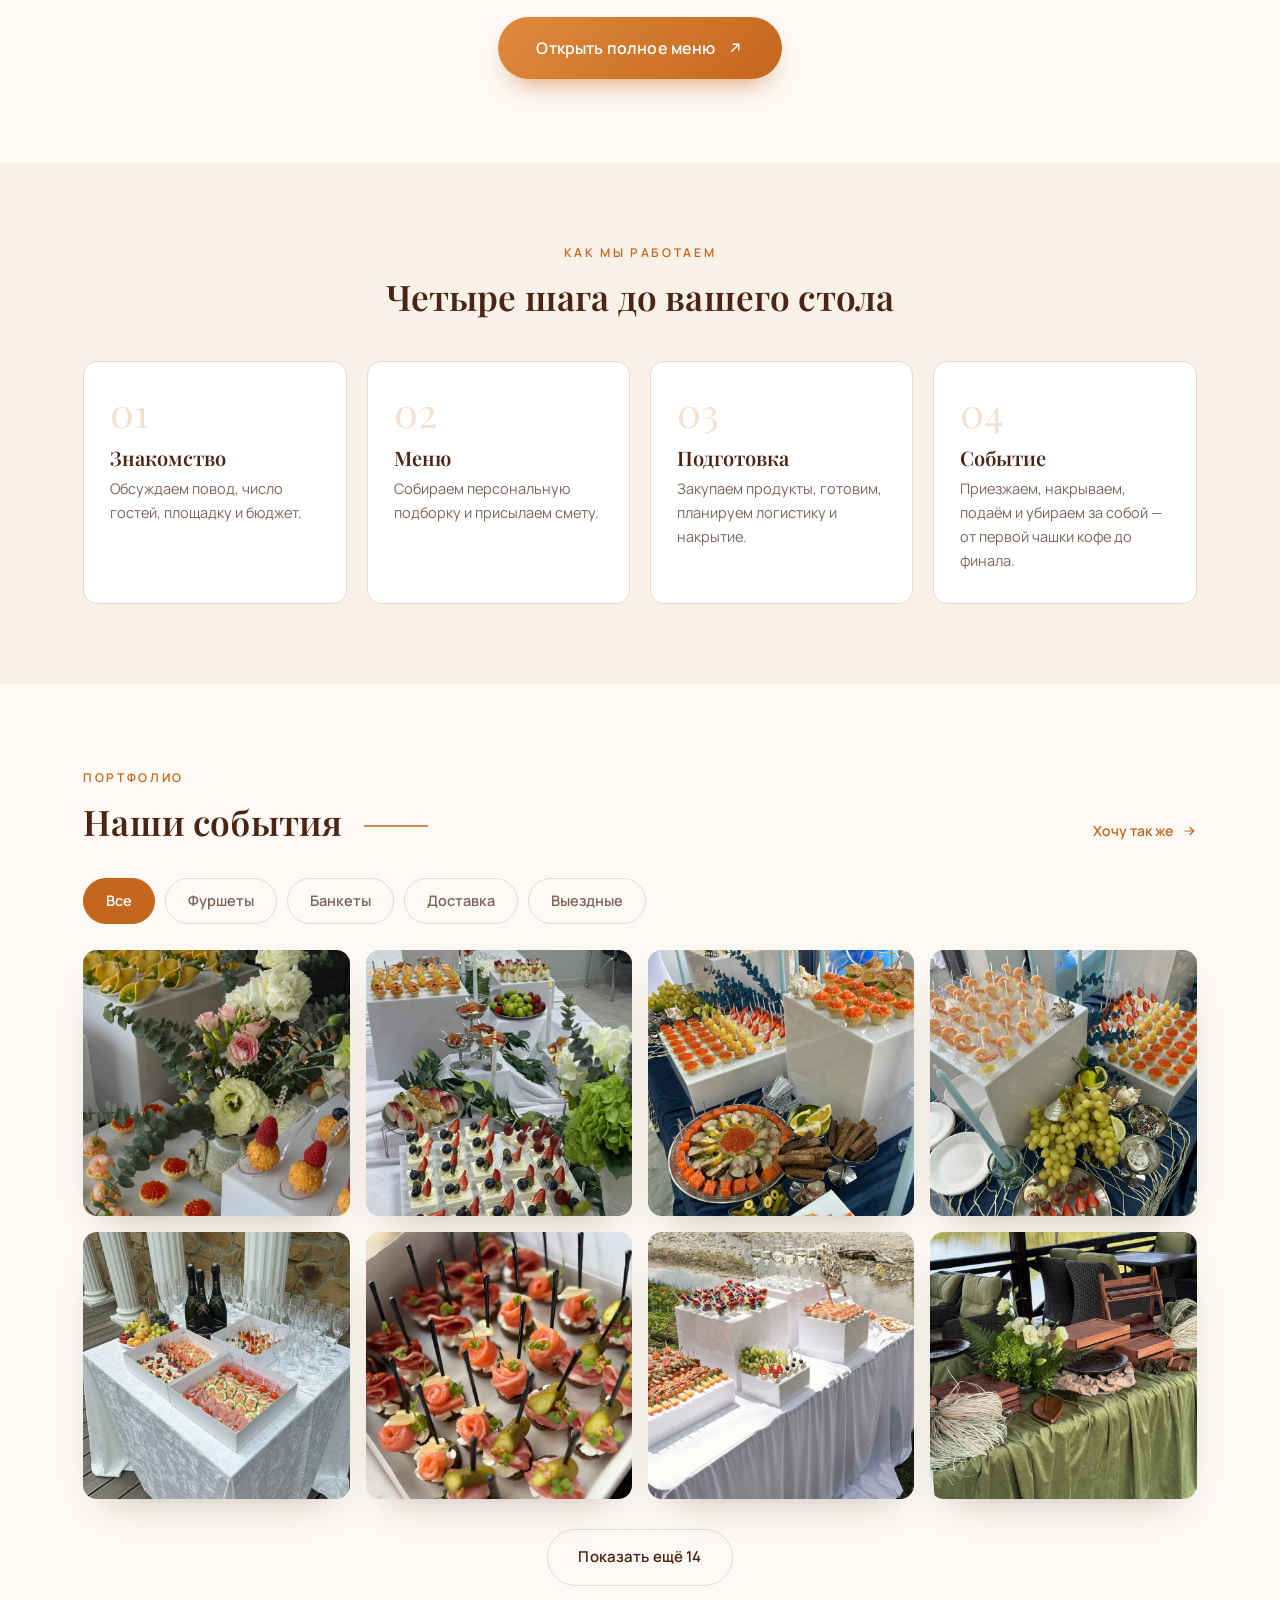
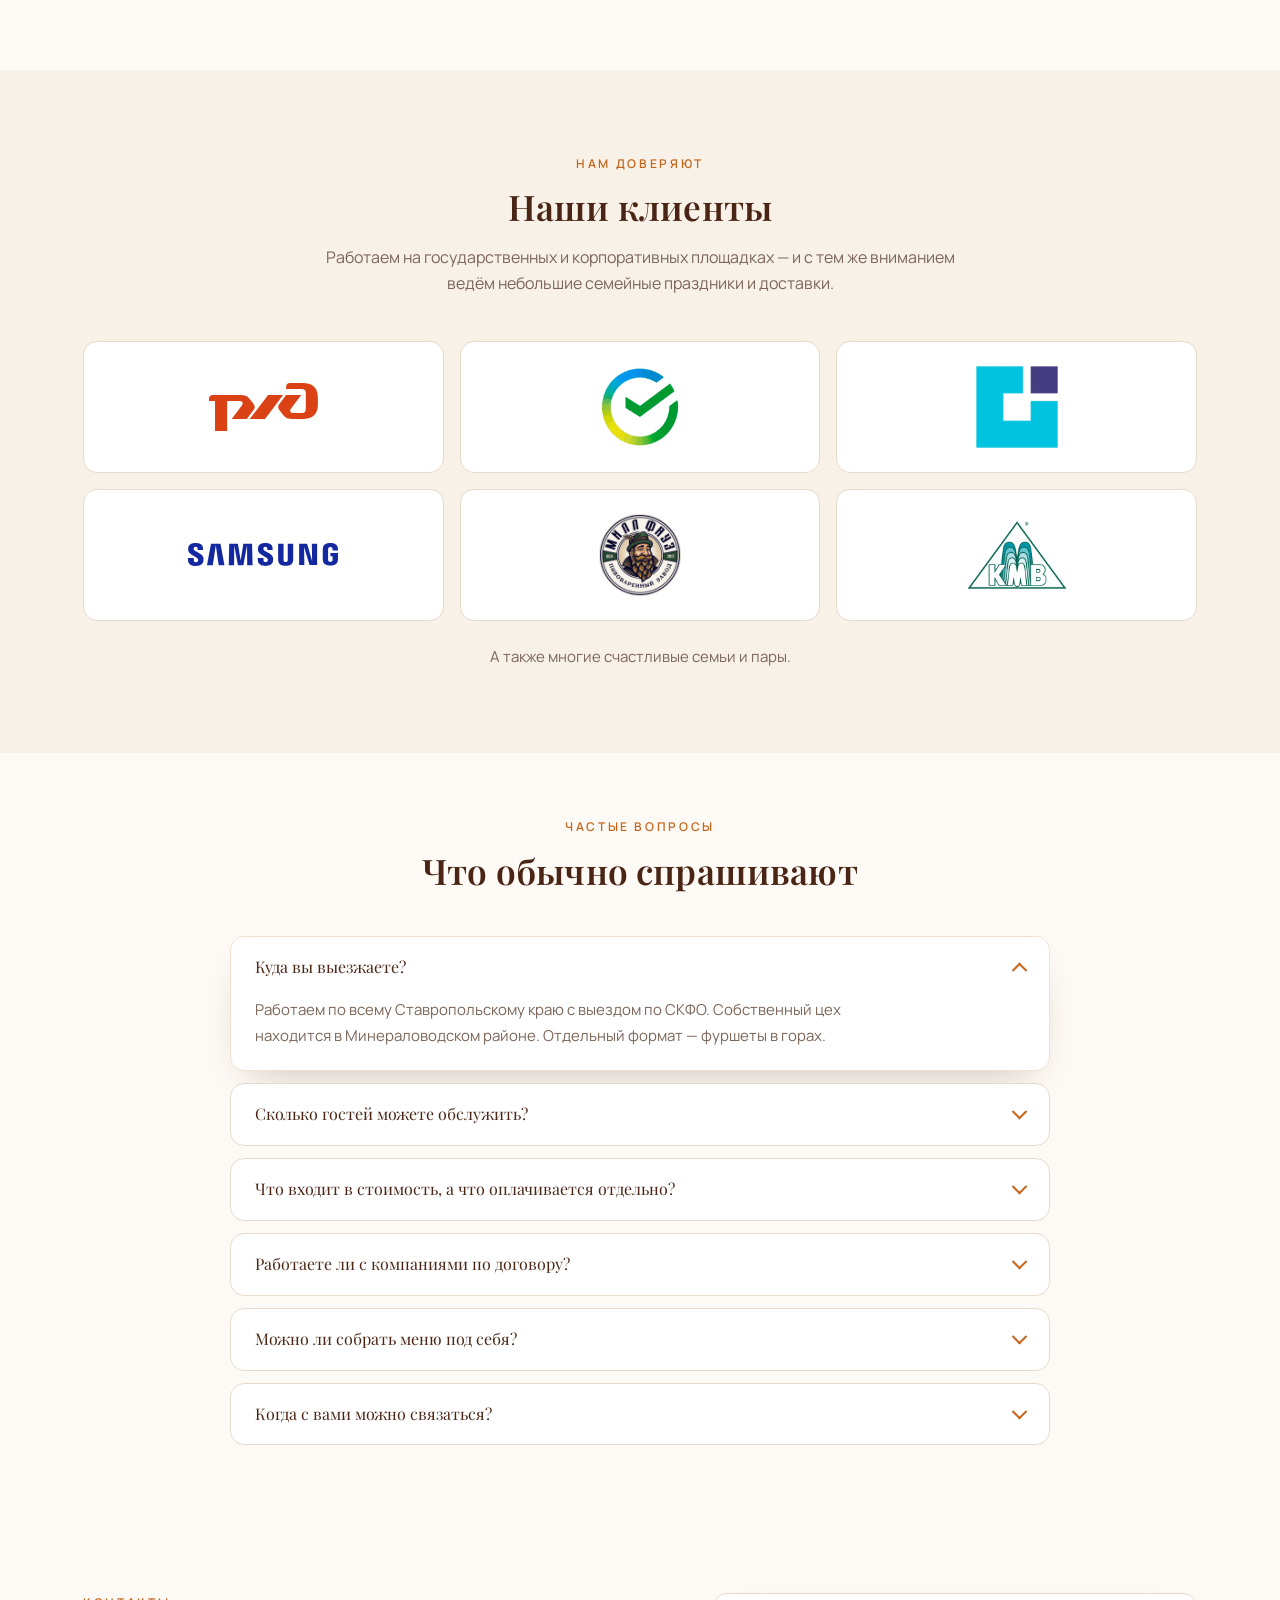
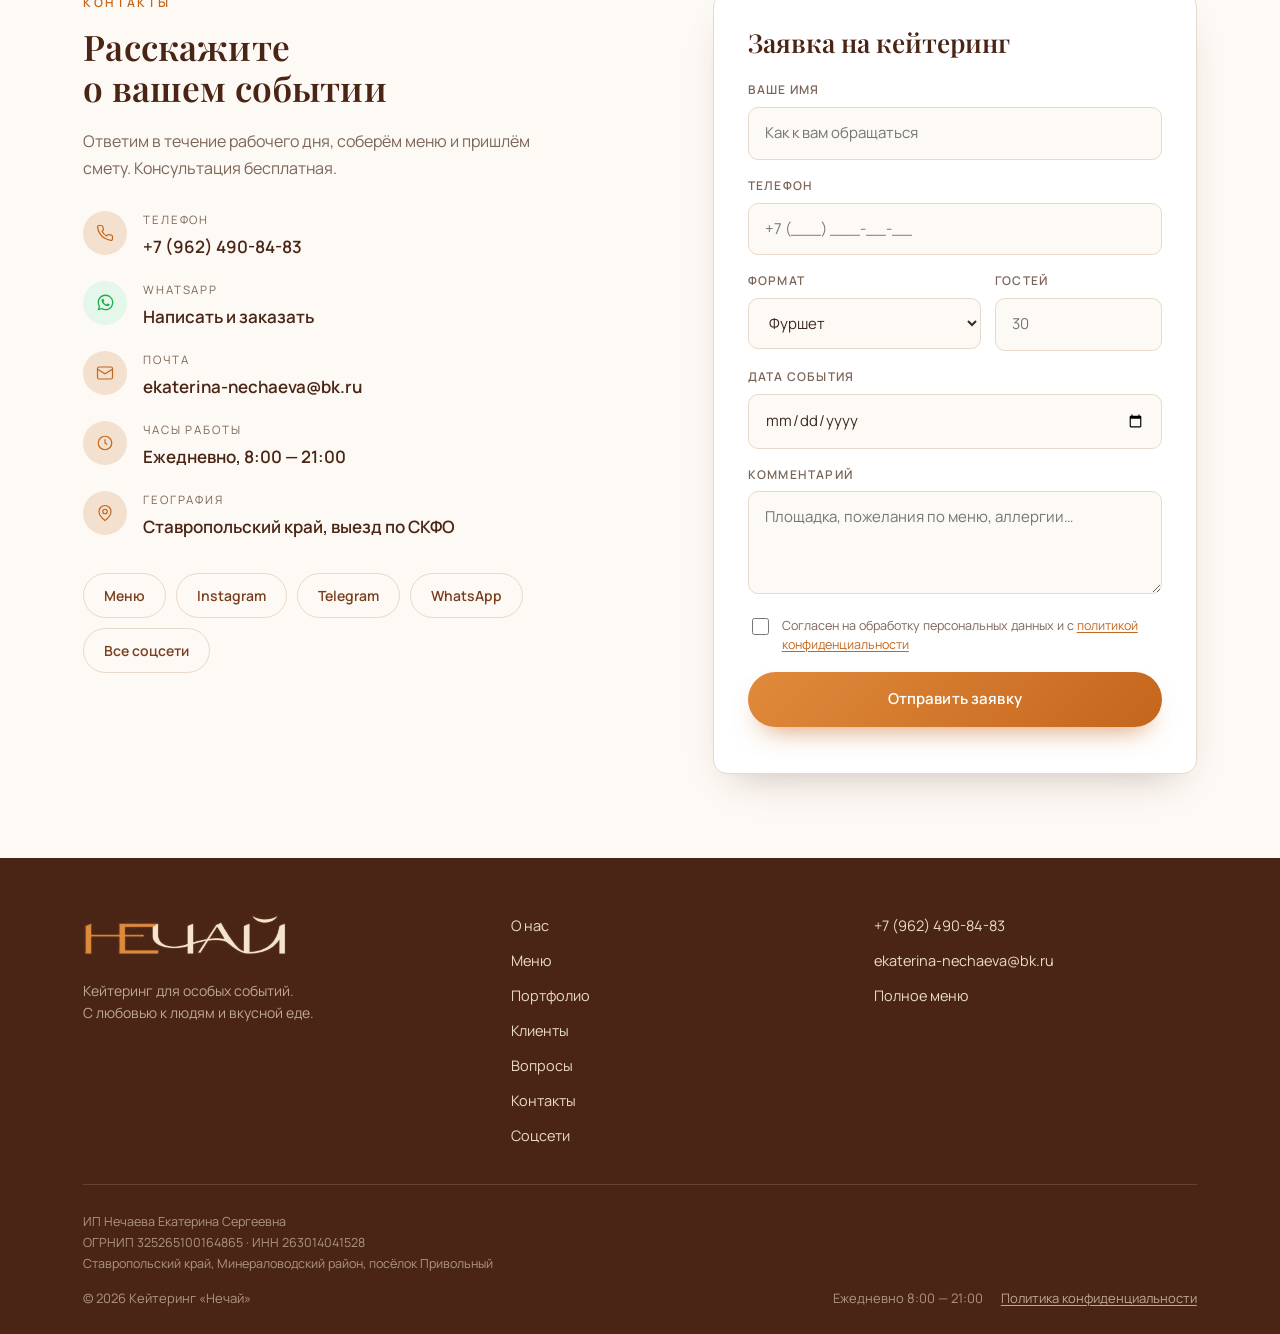
==== commit 922a7cb9: "Реквизиты ИП в подвале и в политике Закон о защите прав потребителей требует, чтобы исполнитель услу" ====
--- a/index.html
+++ b/index.html
@@ -29,7 +29,7 @@
 <link rel="preconnect" href="https://fonts.googleapis.com">
 <link rel="preconnect" href="https://fonts.gstatic.com" crossorigin>
 <link href="https://fonts.googleapis.com/css2?family=Playfair+Display:wght@400;500;600;700&family=Manrope:wght@300;400;500;600;700&family=Marck+Script&display=swap" rel="stylesheet">
-<link rel="stylesheet" href="css/style.css?v=27">
+<link rel="stylesheet" href="css/style.css?v=28">
 <script type="application/ld+json">
 {
   "@context": "https://schema.org",
@@ -615,6 +615,13 @@
       <a href="https://menusa.app/11ef7fbb8e6bce53bec017064314d17f" target="_blank" rel="noopener">Полное меню</a>
     </div>
   </div>
+  <div class="container footer__req">
+    <p>
+      ИП Нечаева Екатерина Сергеевна<br>
+      ОГРНИП 325265100164865 · ИНН 263014041528<br>
+      Ставропольский край, Минераловодский район, посёлок Привольный
+    </p>
+  </div>
   <div class="container footer__bottom">
     <span>© <span id="year">2026</span> Кейтеринг «Нечай»</span>
     <span class="footer__legal">Ежедневно 8:00 — 21:00 <a href="privacy.html">Политика конфиденциальности</a></span>
@@ -644,7 +651,7 @@
   <button type="button" class="btn btn--primary btn--sm" id="cookieOk">Хорошо</button>
 </div>
 
-<script src="js/main.js?v=27"></script>
+<script src="js/main.js?v=28"></script>
 <noscript><div><img src="https://mc.yandex.ru/watch/112389037" style="position:absolute;left:-9999px" alt=""></div></noscript>
 </body>
 </html>
--- a/css/style.css
+++ b/css/style.css
@@ -509,9 +509,19 @@
 .footer__nav a:hover{ color:var(--orange-light); }
 .footer__contact{ display:flex; flex-direction:column; gap:11px; font-size:14.5px; align-items:flex-start; }
 .footer__contact a:hover{ color:var(--orange-light); }
+/* Реквизиты ИП: их требует закон о защите прав потребителей.
+   Держим мелко и приглушённо — читать их приходят редко. */
+.footer__req{ padding-top:26px; }
+.footer__req p{
+  margin:0; font-size:12.5px; line-height:1.7;
+  /* прозрачность ниже — и контраст падает до 3:1, а это текст,
+     который по закону должен читаться */
+  color:rgba(234,218,202,.62);
+}
+
 .footer__bottom{
   display:flex; justify-content:space-between; gap:16px; flex-wrap:wrap;
-  padding-top:22px; font-size:13px; color:rgba(234,218,202,.55);
+  padding-top:14px; font-size:13px; color:rgba(234,218,202,.62);
 }
 
 /* ============================================================
